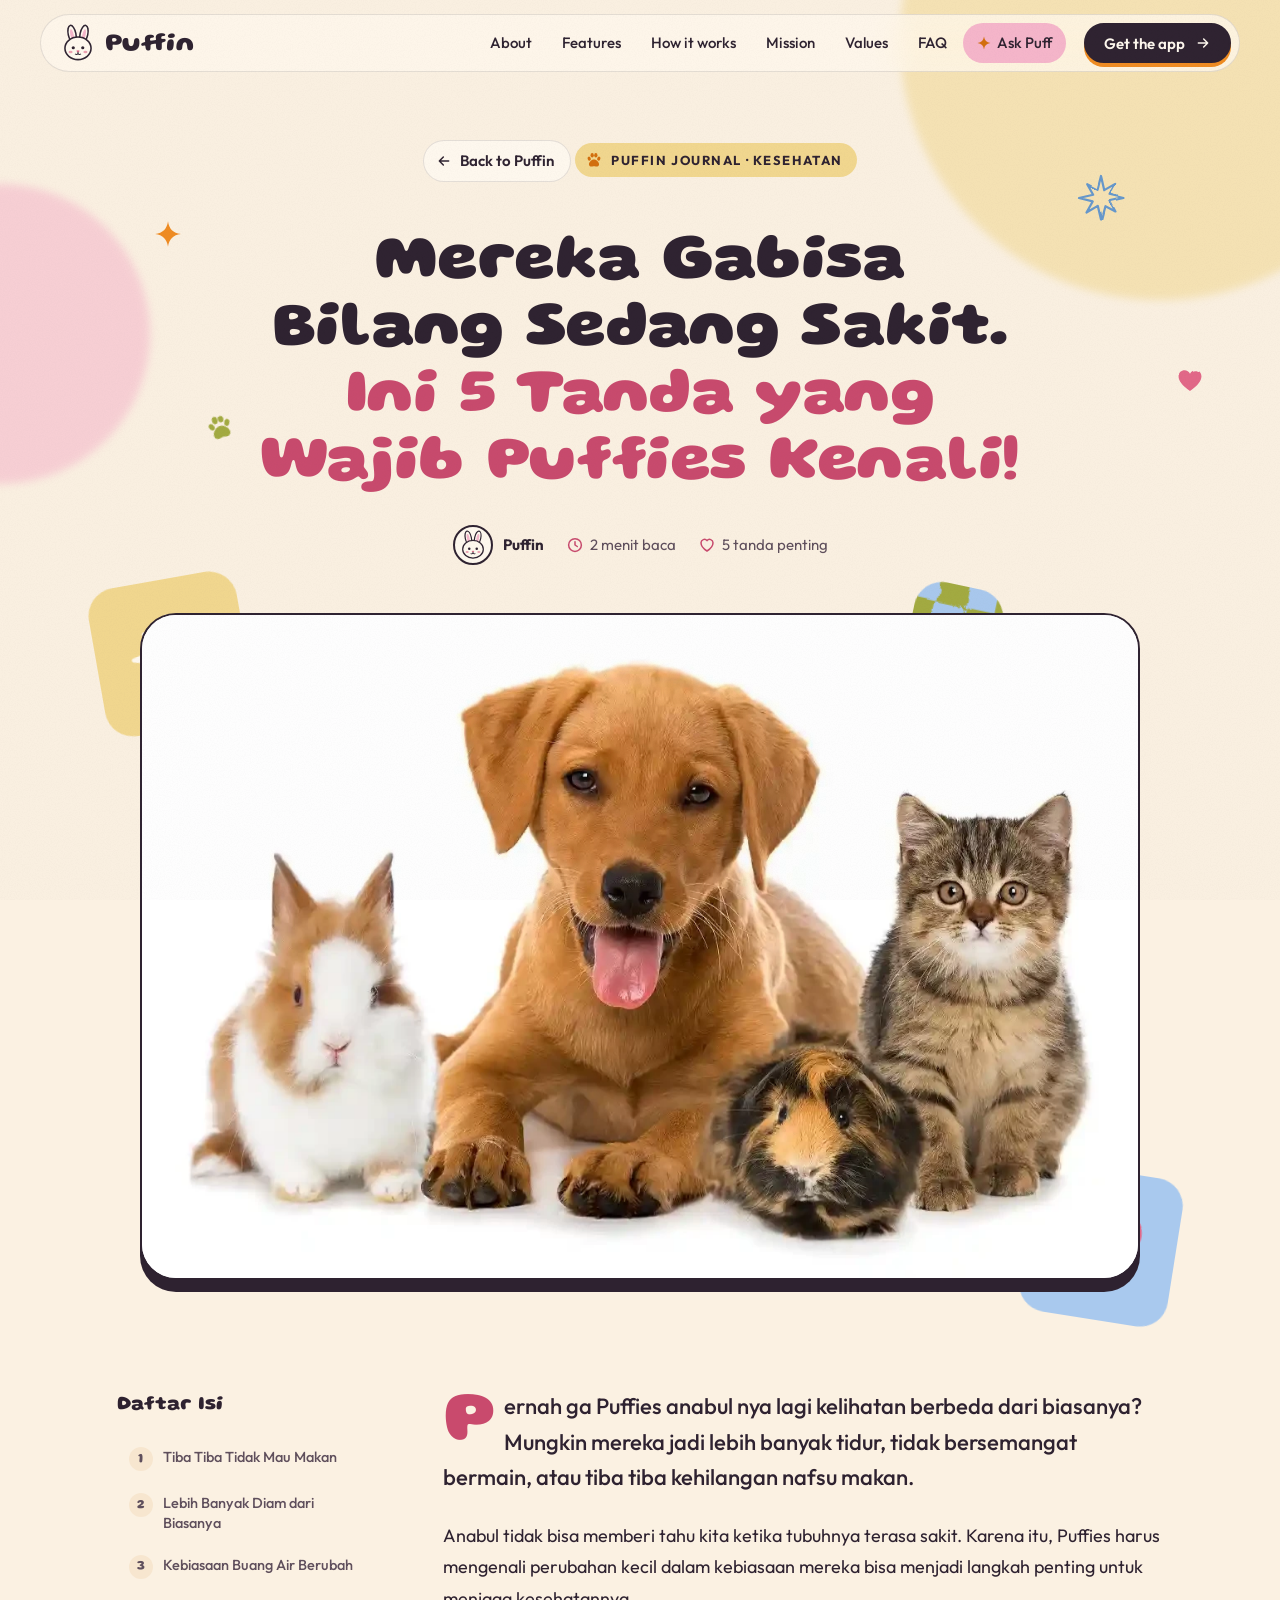
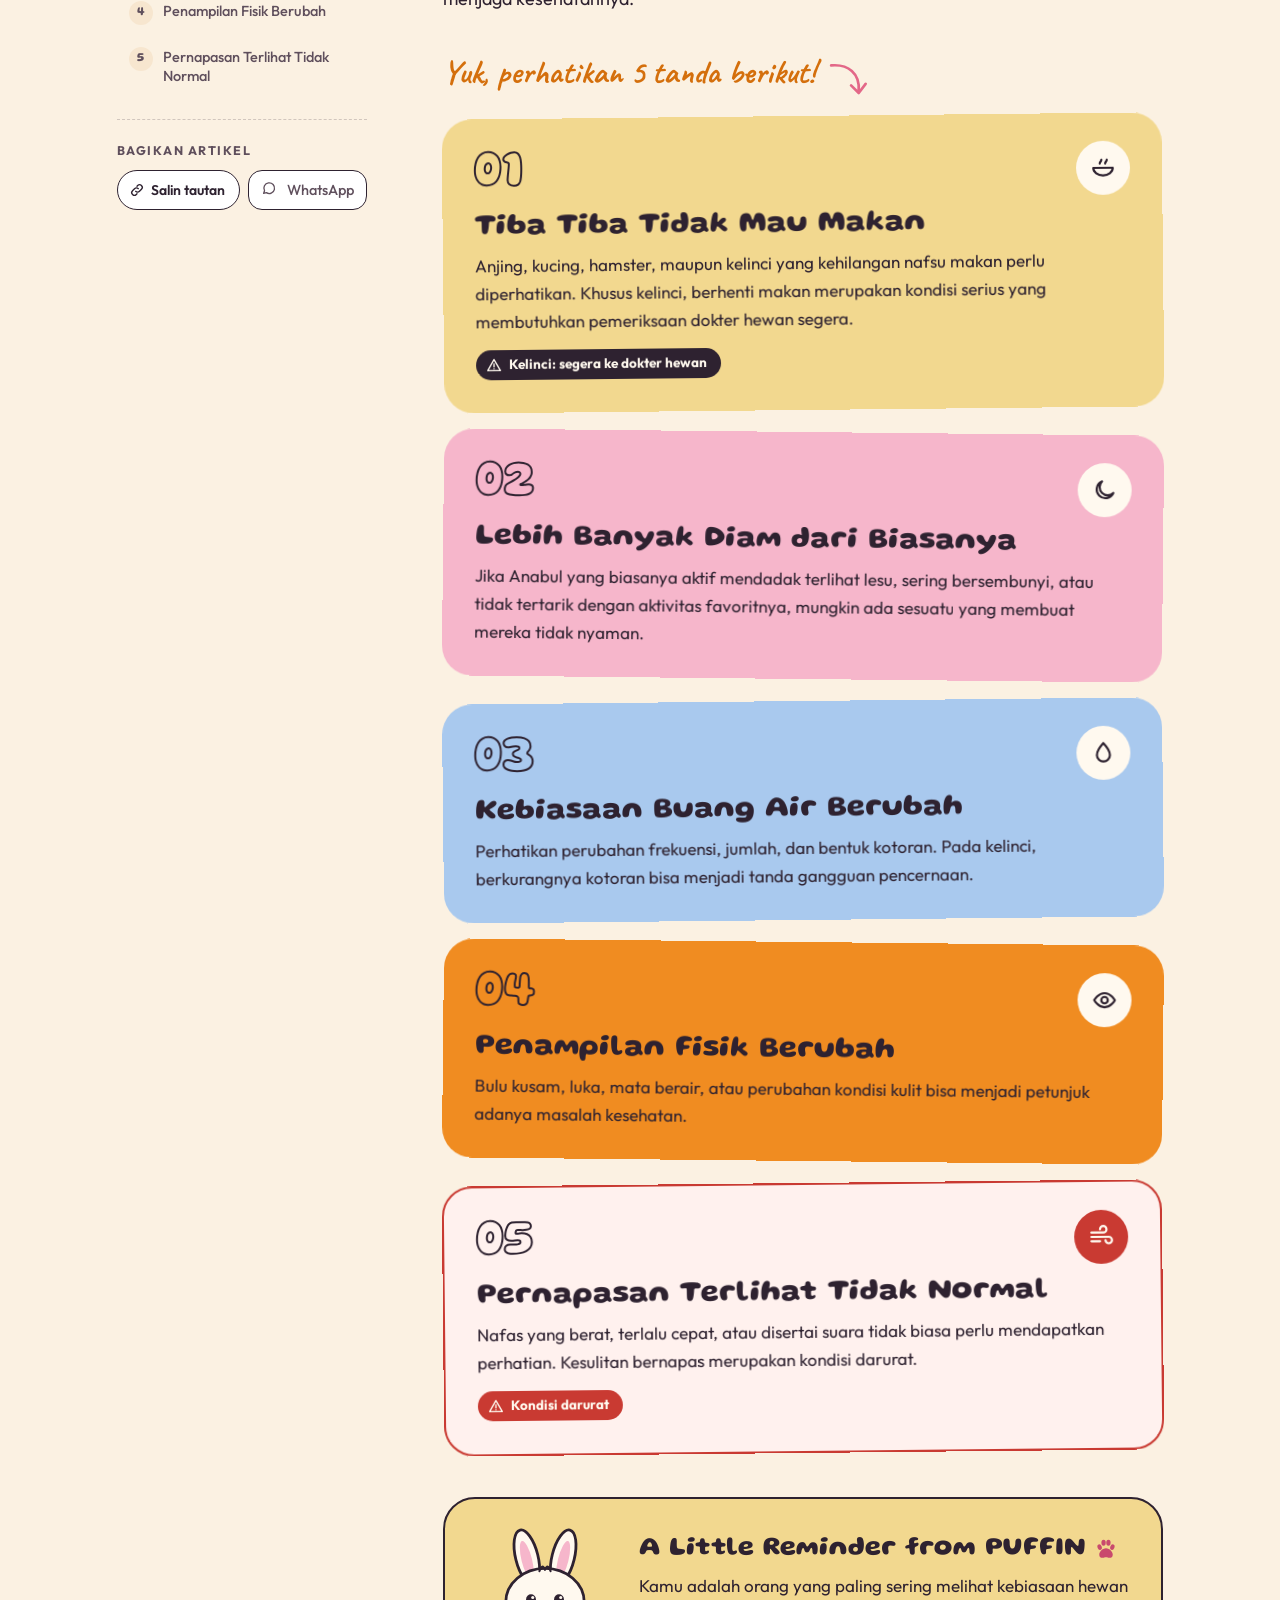
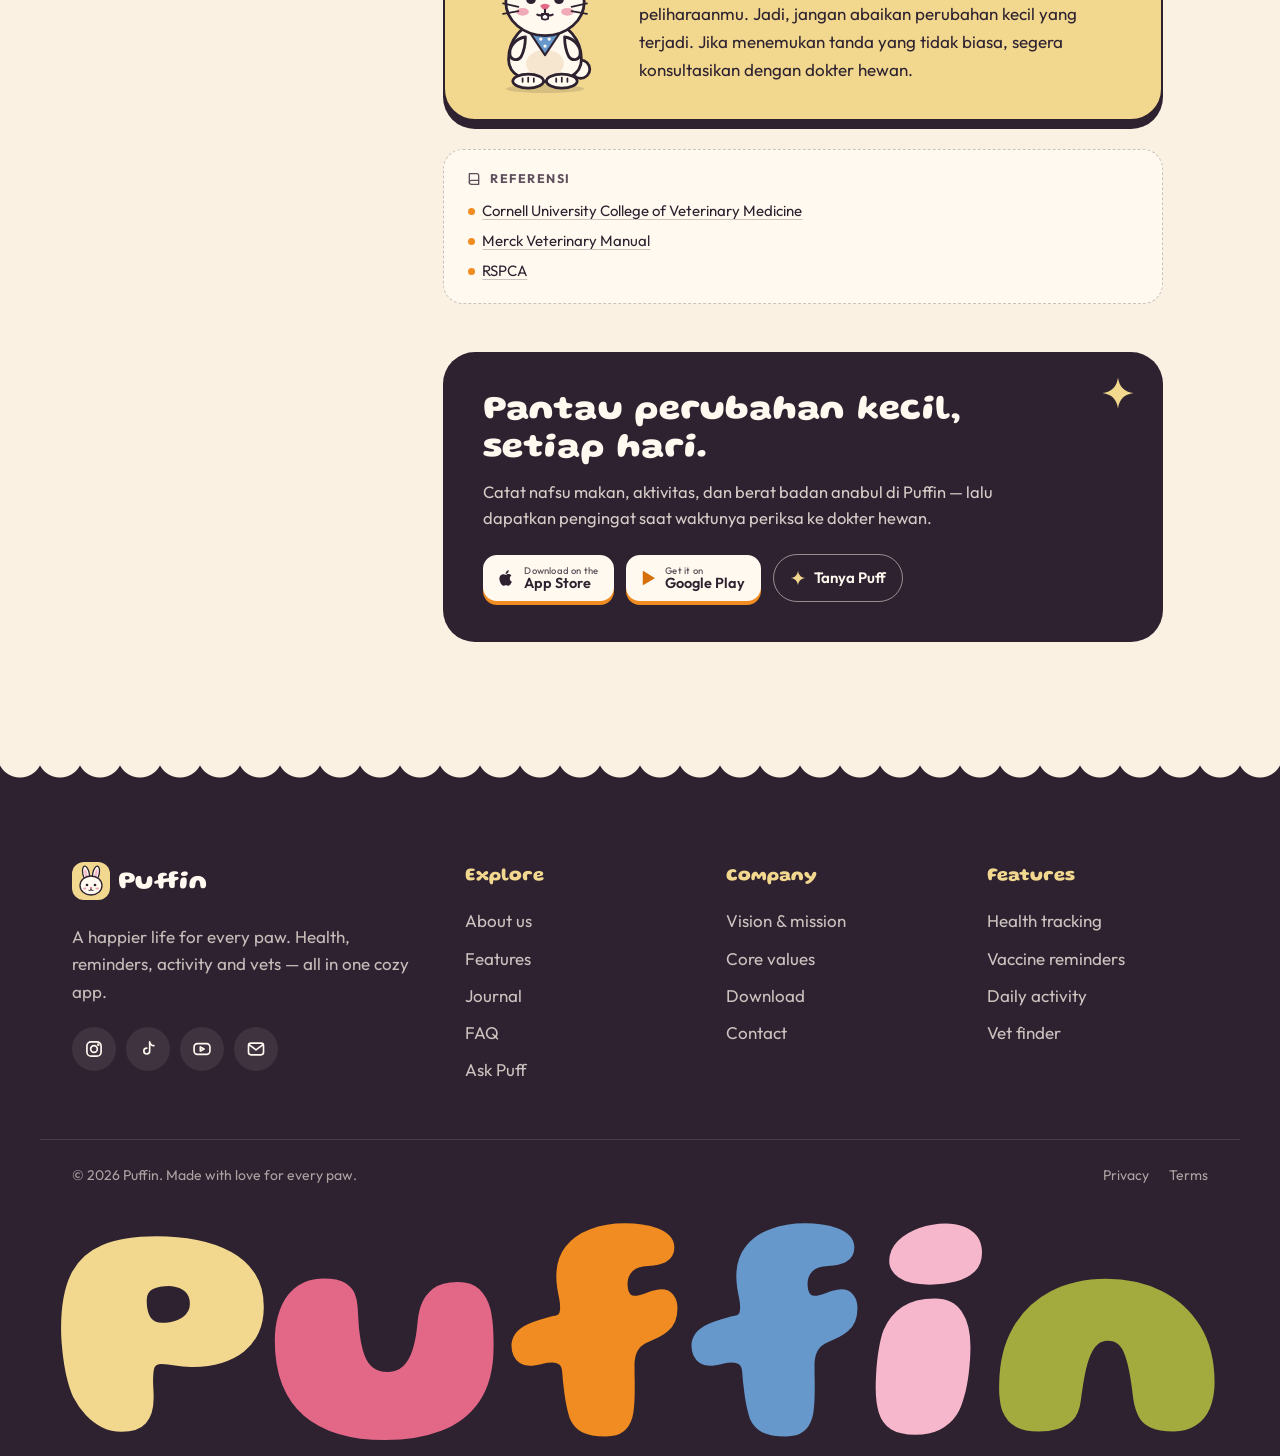
==== article.html @ f4ef5637 "chat + rabbit + article" ====
<!doctype html>
<html lang="id">
<head>
  <meta charset="utf-8">
  <meta name="viewport" content="width=device-width, initial-scale=1">
  <title>Mereka Gabisa Bilang Sedang Sakit. Ini 5 Tanda yang Wajib Puffies Kenali! — Puffin Journal</title>
  <meta name="description" content="Anabul tidak bisa memberi tahu kita ketika tubuhnya terasa sakit. Kenali 5 tanda yang wajib Puffies perhatikan.">
  <meta name="theme-color" content="#FBF1E2">
  <meta property="og:type" content="article">
  <meta property="og:title" content="Mereka Gabisa Bilang Sedang Sakit. Ini 5 Tanda yang Wajib Puffies Kenali!">
  <meta property="og:description" content="Anabul tidak bisa memberi tahu kita ketika tubuhnya terasa sakit. Kenali 5 tanda yang wajib Puffies perhatikan.">
  <meta property="og:image" content="images/pets-health-signs.webp">
  <link rel="icon" href="favicon.svg" type="image/svg+xml">
  <link rel="preconnect" href="https://fonts.googleapis.com">
  <link rel="preconnect" href="https://fonts.gstatic.com" crossorigin>
  <link href="https://fonts.googleapis.com/css2?family=Caveat:wght@600;700&family=Gluten:wght@500;600;700;800&family=Outfit:wght@400;500;600;700&display=swap" rel="stylesheet">
  <link rel="stylesheet" href="css/style.css?v=9">
  <link rel="stylesheet" href="css/article.css?v=9">
  <script>document.documentElement.classList.add('js')</script>
</head>
<body>

<!-- SVG sprite + mascot template: copied from index.html, keep the two in sync -->
<svg class="sprite" aria-hidden="true" focusable="false">
  <defs>
    <!-- "line boil": makes doodles jitter like hand-drawn animation -->
    <filter id="boil" x="-10%" y="-10%" width="120%" height="120%">
      <feTurbulence type="fractalNoise" baseFrequency="0.04" numOctaves="2" seed="2" result="noise">
        <animate attributeName="seed" values="2;5;8;11" dur="0.64s" calcMode="discrete" repeatCount="indefinite"/>
      </feTurbulence>
      <feDisplacementMap in="SourceGraphic" in2="noise" scale="3.2" xChannelSelector="R" yChannelSelector="G"/>
    </filter>
    <!-- wobbly checkerboards -->
    <filter id="wavy" x="-5%" y="-5%" width="110%" height="110%">
      <feTurbulence type="turbulence" baseFrequency="0.014 0.02" numOctaves="1" seed="7" result="warp"/>
      <feDisplacementMap in="SourceGraphic" in2="warp" scale="16" xChannelSelector="R" yChannelSelector="G"/>
    </filter>
  </defs>

  <!-- Doodles -->
  <symbol id="d-star" viewBox="0 0 100 100">
    <path d="M50 6 L56.5 34.3 L78.3 21.7 L66.6 43.1 L95 50 L65.7 56.5 L76.9 76.9 L56.9 66.6 L50 93 L43.5 65.7 L21 79 L33.4 56.9 L6 50 L34.3 43.5 L22.4 22.4 L43.1 33.4 Z" fill="none" stroke="currentColor" stroke-width="4.5" stroke-linejoin="round" stroke-linecap="round"/>
  </symbol>
  <symbol id="d-sparkle" viewBox="0 0 24 24">
    <path d="M12 1C12.9 7.6 16.4 11.1 23 12 16.4 12.9 12.9 16.4 12 23 11.1 16.4 7.6 12.9 1 12 7.6 11.1 11.1 7.6 12 1Z" fill="currentColor"/>
  </symbol>
  <symbol id="d-paw" viewBox="0 0 64 64">
    <g fill="currentColor">
      <path d="M32 30C42 30 50 40 50 47 50 54 44 56.5 38 55 35.5 54.4 34 54 32 54 30 54 28.5 54.4 26 55 20 56.5 14 54 14 47 14 40 22 30 32 30Z"/>
      <ellipse cx="15" cy="27" rx="5.5" ry="7.5" transform="rotate(-22 15 27)"/>
      <ellipse cx="25.5" cy="15.5" rx="5.8" ry="8"/>
      <ellipse cx="38.5" cy="15.5" rx="5.8" ry="8"/>
      <ellipse cx="49" cy="27" rx="5.5" ry="7.5" transform="rotate(22 49 27)"/>
    </g>
  </symbol>
  <symbol id="d-heart" viewBox="0 0 100 100">
    <path d="M50 88C20 68 6 50 6 32 6 18 17 9 29 9 38 9 46 14 50 22 54 14 62 9 71 9 83 9 94 18 94 32 94 50 80 68 50 88Z" fill="currentColor"/>
  </symbol>
  <symbol id="d-heart-face" viewBox="0 0 100 100">
    <path d="M50 88C20 68 6 50 6 32 6 18 17 9 29 9 38 9 46 14 50 22 54 14 62 9 71 9 83 9 94 18 94 32 94 50 80 68 50 88Z" fill="currentColor"/>
    <g fill="none" stroke-width="4.5" stroke-linecap="round" style="stroke: var(--face, #2E2230)">
      <path d="M37 36v8M63 36v8"/><path d="M40 54Q50 63 60 54"/>
    </g>
  </symbol>
  <symbol id="d-flower" viewBox="0 0 100 100">
    <g fill="currentColor">
      <circle cx="74" cy="50" r="18"/><circle cx="62" cy="70.8" r="18"/><circle cx="38" cy="70.8" r="18"/>
      <circle cx="26" cy="50" r="18"/><circle cx="38" cy="29.2" r="18"/><circle cx="62" cy="29.2" r="18"/>
      <circle cx="50" cy="50" r="24"/>
    </g>
    <g fill="none" stroke-width="4.5" stroke-linecap="round" style="stroke: var(--face, #FFF9EF)">
      <path d="M41 44v7M59 44v7"/><path d="M41 58Q50 67 59 58"/>
    </g>
  </symbol>
  <symbol id="d-star-face" viewBox="0 0 100 100">
    <path d="M50 8 61.5 36.5 92 38.5 68.5 58 76 88 50 71.5 24 88 31.5 58 8 38.5 38.5 36.5Z" fill="currentColor" stroke="currentColor" stroke-width="9" stroke-linejoin="round"/>
    <g fill="none" stroke-width="4" stroke-linecap="round" style="stroke: var(--face, #2E2230)">
      <path d="M43 47v6M57 47v6"/><path d="M44 60Q50 66 56 60"/>
    </g>
  </symbol>
  <symbol id="d-shield-face" viewBox="0 0 100 100">
    <path d="M50 7C62 14 74 17 86 17V48C86 72 70 86 50 94 30 86 14 72 14 48V17C26 17 38 14 50 7Z" fill="currentColor"/>
    <g fill="none" stroke-width="4.5" stroke-linecap="round" style="stroke: var(--face, #2E2230)">
      <path d="M38 44v8M62 44v8"/><path d="M40 61Q50 70 60 61"/>
    </g>
  </symbol>
  <symbol id="d-cat" viewBox="0 0 100 100">
    <path d="M18 46 20 13Q21 8 26 11L42 27Q50 25 58 27L74 11Q79 8 80 13L82 46Q86 84 50 87 14 84 18 46Z" fill="currentColor"/>
    <g fill="none" stroke-width="4" stroke-linecap="round" stroke-linejoin="round" style="stroke: var(--face, #2E2230)">
      <path d="M33 52Q38 47 43 52M57 52Q62 47 67 52"/>
      <path d="M50 62Q46 69 40 66M50 62Q54 69 60 66"/>
      <path d="M27 62 13 60M28 68 15 72M73 62 87 60M72 68 85 72"/>
    </g>
    <path d="M46 58H54L50 63Z" style="fill: var(--face, #2E2230)"/>
  </symbol>
  <symbol id="d-dog" viewBox="0 0 100 100">
    <path d="M50 14C68 14 80 26 80 50 80 74 68 86 50 86 32 86 20 74 20 50 20 26 32 14 50 14Z" fill="currentColor"/>
    <path d="M32 20Q14 16 9 36 6 55 19 59 25 40 32 20ZM68 20Q86 16 91 36 94 55 81 59 75 40 68 20Z" style="fill: var(--ear, #2E2230)"/>
    <circle cx="38" cy="47" r="4.5" style="fill: var(--face, #2E2230)"/>
    <circle cx="62" cy="47" r="4.5" style="fill: var(--face, #2E2230)"/>
    <ellipse cx="50" cy="64" rx="15" ry="11" style="fill: var(--snout, #FFF9EF)"/>
    <ellipse cx="50" cy="59" rx="6.5" ry="4.5" fill="#2E2230"/>
    <path d="M50 63V68M50 68Q45 73 41 69M50 68Q55 73 59 69" fill="none" stroke="#2E2230" stroke-width="3" stroke-linecap="round"/>
  </symbol>
  <symbol id="d-flowerkid" viewBox="0 0 100 140">
    <path d="M36 72Q24 82 17 95M64 72Q76 66 84 54" fill="none" stroke="#2E2230" stroke-width="3.5" stroke-linecap="round"/>
    <path d="M34 64H66L70 126H56L50 94 44 126H30Z" style="fill: var(--pants, #A9C9EE)"/>
    <g style="fill: var(--dots, #FFF9EF)">
      <circle cx="40" cy="78" r="2.2"/><circle cx="58" cy="74" r="2.2"/><circle cx="50" cy="84" r="2.2"/>
      <circle cx="37" cy="100" r="2.2"/><circle cx="62" cy="98" r="2.2"/><circle cx="36" cy="116" r="2.2"/><circle cx="64" cy="114" r="2.2"/>
    </g>
    <path d="M30 126H45Q46 134 38 134H26Q24 128 30 126ZM55 126H70Q76 128 74 134H62Q54 134 55 126Z" fill="#2E2230"/>
    <g fill="currentColor">
      <circle cx="67" cy="38" r="13"/><circle cx="58.5" cy="52.7" r="13"/><circle cx="41.5" cy="52.7" r="13"/>
      <circle cx="33" cy="38" r="13"/><circle cx="41.5" cy="23.3" r="13"/><circle cx="58.5" cy="23.3" r="13"/>
      <circle cx="50" cy="38" r="17"/>
    </g>
    <g fill="none" stroke-width="3" stroke-linecap="round" style="stroke: var(--face, #2E2230)">
      <path d="M44 34v5M56 34v5"/><path d="M44 43Q50 49 56 43"/>
    </g>
  </symbol>
  <symbol id="d-puffhead" viewBox="0 0 64 64">
    <g fill="#FFF9EF" stroke="#2E2230" stroke-width="2.6" stroke-linejoin="round">
      <ellipse cx="22" cy="17" rx="6.5" ry="15" transform="rotate(-12 22 17)"/>
      <ellipse cx="42" cy="17" rx="6.5" ry="15" transform="rotate(12 42 17)"/>
    </g>
    <ellipse cx="22" cy="18.5" rx="2.8" ry="10" transform="rotate(-12 22 18.5)" fill="#F6B6CB"/>
    <ellipse cx="42" cy="18.5" rx="2.8" ry="10" transform="rotate(12 42 18.5)" fill="#F6B6CB"/>
    <ellipse cx="32" cy="41" rx="22" ry="19" fill="#FFF9EF" stroke="#2E2230" stroke-width="2.6"/>
    <ellipse cx="19.5" cy="47" rx="3.4" ry="2.1" fill="#E36888" opacity=".6"/>
    <ellipse cx="44.5" cy="47" rx="3.4" ry="2.1" fill="#E36888" opacity=".6"/>
    <circle cx="24" cy="40" r="2.7" fill="#2E2230"/>
    <circle cx="40" cy="40" r="2.7" fill="#2E2230"/>
    <path d="M29.2 45Q32 43.2 34.8 45 33.6 47.6 32 47.6 30.4 47.6 29.2 45Z" fill="#E36888"/>
    <path d="M32 47.6v2.2M32 49.8q-2 2.4-4.4 1M32 49.8q2 2.4 4.4 1" fill="none" stroke="#2E2230" stroke-width="1.8" stroke-linecap="round"/>
  </symbol>

  <!-- UI icons (24px, stroked) -->
  <symbol id="i-bell" viewBox="0 0 24 24" fill="none" stroke="currentColor" stroke-width="2" stroke-linecap="round" stroke-linejoin="round"><path d="M6 16v-5a6 6 0 0 1 12 0v5l1.5 2h-15z"/><path d="M10 20.5a2 2 0 0 0 4 0"/></symbol>
  <symbol id="i-syringe" viewBox="0 0 24 24" fill="none" stroke="currentColor" stroke-width="2" stroke-linecap="round" stroke-linejoin="round"><path d="M18 2l4 4M20 4l-3.5 3.5M13.5 4.5l6 6M18 9l-9 9H6v-3l9-9M6 18l-3.5 3.5M10.5 10.5l2 2M13 8l2 2"/></symbol>
  <symbol id="i-pin" viewBox="0 0 24 24" fill="none" stroke="currentColor" stroke-width="2" stroke-linecap="round" stroke-linejoin="round"><path d="M12 21.5s7-6.2 7-11.5a7 7 0 0 0-14 0c0 5.3 7 11.5 7 11.5z"/><circle cx="12" cy="10" r="2.6"/></symbol>
  <symbol id="i-pulse" viewBox="0 0 24 24" fill="none" stroke="currentColor" stroke-width="2" stroke-linecap="round" stroke-linejoin="round"><path d="M2 12h4l2.5-6 4.5 12 3-8 1.5 2H22"/></symbol>
  <symbol id="i-bowl" viewBox="0 0 24 24" fill="none" stroke="currentColor" stroke-width="2" stroke-linecap="round" stroke-linejoin="round"><path d="M3 12h18a9 7 0 0 1-18 0z"/><path d="M9 8c0-1.5 1.5-2 1.5-3.5M14 8c0-1.5 1.5-2 1.5-3.5"/></symbol>
  <symbol id="i-walk" viewBox="0 0 24 24" fill="none" stroke="currentColor" stroke-width="2" stroke-linecap="round" stroke-linejoin="round"><circle cx="13" cy="4.5" r="1.8"/><path d="M9 21l2.5-6.5L14 17v4M11.5 14.5l1-5.5-3.5 1.5L7.5 13M12.5 9l2.5 3 3 1"/></symbol>
  <symbol id="i-check" viewBox="0 0 24 24" fill="none" stroke="currentColor" stroke-width="2.6" stroke-linecap="round" stroke-linejoin="round"><path d="M5 12.5l4.5 4.5L19 7.5"/></symbol>
  <symbol id="i-home" viewBox="0 0 24 24" fill="none" stroke="currentColor" stroke-width="2" stroke-linecap="round" stroke-linejoin="round"><path d="M3.5 11L12 3.5l8.5 7.5V20a1 1 0 0 1-1 1H15v-6H9v6H4.5a1 1 0 0 1-1-1z"/></symbol>
  <symbol id="i-cal" viewBox="0 0 24 24" fill="none" stroke="currentColor" stroke-width="2" stroke-linecap="round" stroke-linejoin="round"><rect x="3.5" y="5" width="17" height="15.5" rx="3"/><path d="M3.5 10h17M8 3v4M16 3v4"/></symbol>
  <symbol id="i-user" viewBox="0 0 24 24" fill="none" stroke="currentColor" stroke-width="2" stroke-linecap="round" stroke-linejoin="round"><circle cx="12" cy="8.5" r="4"/><path d="M4 20.5c1.5-4 4.5-6 8-6s6.5 2 8 6"/></symbol>
  <symbol id="i-arrow" viewBox="0 0 24 24" fill="none" stroke="currentColor" stroke-width="2.2" stroke-linecap="round" stroke-linejoin="round"><path d="M5 12h14M13 6l6 6-6 6"/></symbol>
  <symbol id="i-nav" viewBox="0 0 24 24" fill="none" stroke="currentColor" stroke-width="2" stroke-linecap="round" stroke-linejoin="round"><path d="M3.5 10.5L20.5 3.5l-7 17-2-8z"/></symbol>
  <symbol id="i-phone" viewBox="0 0 24 24" fill="none" stroke="currentColor" stroke-width="2" stroke-linecap="round" stroke-linejoin="round"><path d="M5 3.5h3.5l2 5L8 10a11 11 0 0 0 6 6l1.5-2.5 5 2V19a2 2 0 0 1-2 2A17 17 0 0 1 3 5.5a2 2 0 0 1 2-2z"/></symbol>
  <symbol id="i-rate" viewBox="0 0 24 24"><path d="M12 3l2.7 5.6 6.1.9-4.4 4.3 1 6.1L12 17l-5.4 2.9 1-6.1-4.4-4.3 6.1-.9z" fill="currentColor"/></symbol>
  <symbol id="i-chart" viewBox="0 0 24 24" fill="none" stroke="currentColor" stroke-width="2" stroke-linecap="round" stroke-linejoin="round"><path d="M3.5 20.5h17M6.5 16l4-5 3.5 3 5-7"/></symbol>
  <symbol id="i-heart" viewBox="0 0 24 24" fill="none" stroke="currentColor" stroke-width="2" stroke-linecap="round" stroke-linejoin="round"><path d="M12 20s-8-5-8-11a4.5 4.5 0 0 1 8-2.8A4.5 4.5 0 0 1 20 9c0 6-8 11-8 11z"/></symbol>
  <symbol id="i-sparkles" viewBox="0 0 24 24" fill="none" stroke="currentColor" stroke-width="2" stroke-linecap="round" stroke-linejoin="round"><path d="M10 3.5c.7 4 2.5 5.8 6.5 6.5-4 .7-5.8 2.5-6.5 6.5-.7-4-2.5-5.8-6.5-6.5 4-.7 5.8-2.5 6.5-6.5zM18 14.5c.3 1.8 1.2 2.7 3 3-1.8.3-2.7 1.2-3 3-.3-1.8-1.2-2.7-3-3 1.8-.3 2.7-1.2 3-3z"/></symbol>
  <symbol id="i-send" viewBox="0 0 24 24" fill="none" stroke="currentColor" stroke-width="2.2" stroke-linecap="round" stroke-linejoin="round"><path d="M21 3 3 10.5l7.5 3L21 3l-7.5 18-3-7.5"/></symbol>
  <symbol id="i-bolt" viewBox="0 0 24 24" fill="none" stroke="currentColor" stroke-width="2" stroke-linecap="round" stroke-linejoin="round"><path d="M13 2.5 4.5 13.5H12l-1 8 8.5-11H12z"/></symbol>
  <symbol id="i-shield" viewBox="0 0 24 24" fill="none" stroke="currentColor" stroke-width="2" stroke-linecap="round" stroke-linejoin="round"><path d="M12 3l8 3v6c0 5-3.5 8-8 9.5C7.5 20 4 17 4 12V6z"/><path d="M8.5 12l2.5 2.5 4.5-5"/></symbol>
  <symbol id="i-moon" viewBox="0 0 24 24" fill="none" stroke="currentColor" stroke-width="2" stroke-linecap="round" stroke-linejoin="round"><path d="M20 14.5A8 8 0 1 1 9.5 4a6.5 6.5 0 0 0 10.5 10.5z"/></symbol>
  <symbol id="i-drop" viewBox="0 0 24 24" fill="none" stroke="currentColor" stroke-width="2" stroke-linecap="round" stroke-linejoin="round"><path d="M12 3s6 6.5 6 11a6 6 0 0 1-12 0c0-4.5 6-11 6-11z"/></symbol>
  <symbol id="i-eye" viewBox="0 0 24 24" fill="none" stroke="currentColor" stroke-width="2" stroke-linecap="round" stroke-linejoin="round"><path d="M2.5 12S6 5.5 12 5.5 21.5 12 21.5 12 18 18.5 12 18.5 2.5 12 2.5 12z"/><circle cx="12" cy="12" r="3"/></symbol>
  <symbol id="i-wind" viewBox="0 0 24 24" fill="none" stroke="currentColor" stroke-width="2" stroke-linecap="round" stroke-linejoin="round"><path d="M3 8h11a3 3 0 1 0-3-3M3 12h16a3 3 0 1 1-3 3M3 16h8"/></symbol>
  <symbol id="i-clock" viewBox="0 0 24 24" fill="none" stroke="currentColor" stroke-width="2" stroke-linecap="round" stroke-linejoin="round"><circle cx="12" cy="12" r="8.5"/><path d="M12 7.5V12l3 2"/></symbol>
  <symbol id="i-link" viewBox="0 0 24 24" fill="none" stroke="currentColor" stroke-width="2" stroke-linecap="round" stroke-linejoin="round"><path d="M10 14a4 4 0 0 0 5.7 0l3-3a4 4 0 0 0-5.7-5.7l-1 1M14 10a4 4 0 0 0-5.7 0l-3 3a4 4 0 0 0 5.7 5.7l1-1"/></symbol>
  <symbol id="i-share" viewBox="0 0 24 24" fill="none" stroke="currentColor" stroke-width="2" stroke-linecap="round" stroke-linejoin="round"><circle cx="18" cy="5.5" r="2.5"/><circle cx="6" cy="12" r="2.5"/><circle cx="18" cy="18.5" r="2.5"/><path d="M8.2 10.8l7.6-4M8.2 13.2l7.6 4"/></symbol>
  <symbol id="i-chat" viewBox="0 0 24 24" fill="none" stroke="currentColor" stroke-width="2" stroke-linecap="round" stroke-linejoin="round"><path d="M4 20l1.3-3.9A8 8 0 1 1 8 19z"/></symbol>
  <symbol id="i-alert" viewBox="0 0 24 24" fill="none" stroke="currentColor" stroke-width="2" stroke-linecap="round" stroke-linejoin="round"><path d="M12 3.5 21.5 20h-19z"/><path d="M12 10v4.5M12 17.5v.01"/></symbol>
  <symbol id="i-book" viewBox="0 0 24 24" fill="none" stroke="currentColor" stroke-width="2" stroke-linecap="round" stroke-linejoin="round"><path d="M5 4h11a3 3 0 0 1 3 3v13H8a3 3 0 0 1-3-3z"/><path d="M5 17a3 3 0 0 1 3-3h11"/></symbol>
  <symbol id="i-plus" viewBox="0 0 24 24" fill="none" stroke="currentColor" stroke-width="2.4" stroke-linecap="round"><path d="M12 5v14M5 12h14"/></symbol>
  <symbol id="i-insta" viewBox="0 0 24 24" fill="none" stroke="currentColor" stroke-width="2" stroke-linecap="round" stroke-linejoin="round"><rect x="3.5" y="3.5" width="17" height="17" rx="5"/><circle cx="12" cy="12" r="4"/><circle cx="17.2" cy="6.8" r=".6" fill="currentColor"/></symbol>
  <symbol id="i-tiktok" viewBox="0 0 24 24" fill="none" stroke="currentColor" stroke-width="2" stroke-linecap="round" stroke-linejoin="round"><path d="M14 3.5v11a3.5 3.5 0 1 1-3.5-3.5M14 3.5c.5 2.5 2.5 4.5 5 4.5"/></symbol>
  <symbol id="i-yt" viewBox="0 0 24 24" fill="none" stroke="currentColor" stroke-width="2" stroke-linecap="round" stroke-linejoin="round"><rect x="2.5" y="5.5" width="19" height="13" rx="4"/><path d="M10 9.5v5l4.5-2.5z"/></symbol>
  <symbol id="i-mail" viewBox="0 0 24 24" fill="none" stroke="currentColor" stroke-width="2" stroke-linecap="round" stroke-linejoin="round"><rect x="3" y="5" width="18" height="14" rx="3"/><path d="M4 7l8 6 8-6"/></symbol>
  <symbol id="i-apple" viewBox="0 0 24 24"><path fill="currentColor" d="M16.5 12.6c0-2.3 1.9-3.4 2-3.5-1.1-1.6-2.8-1.8-3.4-1.8-1.4-.1-2.8.9-3.5.9-.7 0-1.8-.8-3-.8-1.5 0-3 .9-3.8 2.3-1.6 2.8-.4 7 1.2 9.3.8 1.1 1.7 2.4 2.9 2.3 1.2 0 1.6-.7 3-.7s1.8.7 3 .7c1.3 0 2.1-1.1 2.8-2.3.9-1.3 1.3-2.6 1.3-2.6s-2.5-1-2.5-3.8zM14.3 5.8c.6-.8 1.1-1.9 1-3-.9 0-2.1.6-2.7 1.4-.6.7-1.1 1.8-1 2.9 1 .1 2.1-.5 2.7-1.3z"/></symbol>
  <symbol id="i-play" viewBox="0 0 24 24"><path fill="currentColor" d="M5 3.2v17.6c0 .5.5.8.9.5l14.6-8.8c.4-.2.4-.8 0-1L5.9 2.7c-.4-.3-.9 0-.9.5z"/></symbol>
</svg>

<template id="tpl-puffin">
  <svg class="puffin-svg" viewBox="0 0 200 240" aria-hidden="true" focusable="false">
    <ellipse class="pf-shadow" cx="100" cy="234" rx="56" ry="6"/>
    <g class="pf-bob">
      <g class="pf-ear pf-ear-l">
        <ellipse class="pf-fur" cx="74" cy="46" rx="16" ry="40" transform="rotate(-14 74 46)"/>
        <ellipse class="pf-ear-in" cx="74" cy="50" rx="7.5" ry="28" transform="rotate(-14 74 50)"/>
      </g>
      <g class="pf-ear pf-ear-r">
        <ellipse class="pf-fur" cx="126" cy="46" rx="16" ry="40" transform="rotate(14 126 46)"/>
        <ellipse class="pf-ear-in" cx="126" cy="50" rx="7.5" ry="28" transform="rotate(14 126 50)"/>
      </g>
      <circle class="pf-fur pf-tail" cx="151" cy="206" r="13"/>
      <path class="pf-fur" d="M100 138C134 138 152 166 152 192 152 214 130 224 100 224 70 224 48 214 48 192 48 166 66 138 100 138Z"/>
      <ellipse class="pf-belly" cx="100" cy="198" rx="27" ry="20"/>
      <g class="pf-foot pf-foot-l"><ellipse class="pf-fur" cx="76" cy="223" rx="22" ry="10"/><path class="pf-toes" d="M68 219v5M76 218v6M84 219v5"/></g>
      <g class="pf-foot pf-foot-r"><ellipse class="pf-fur" cx="124" cy="223" rx="22" ry="10"/><path class="pf-toes" d="M116 219v5M124 218v6M132 219v5"/></g>
      <path class="pf-scarf" d="M76 150Q100 162 124 150L100 186Z"/>
      <circle class="pf-dot" cx="94" cy="163" r="2.4"/><circle class="pf-dot" cx="106" cy="163" r="2.4"/><circle class="pf-dot" cx="100" cy="173" r="2.4"/>
      <ellipse class="pf-fur" cx="100" cy="110" rx="56" ry="48"/>
      <path class="pf-line" d="M92 66Q96 54 100 64 104 54 108 66"/>
      <ellipse class="pf-cheek" cx="68" cy="124" rx="9" ry="5.5"/>
      <ellipse class="pf-cheek" cx="132" cy="124" rx="9" ry="5.5"/>
      <g class="pf-eyes">
        <circle cx="80" cy="106" r="7"/><circle cx="120" cy="106" r="7"/>
        <circle class="pf-glint" cx="82.5" cy="103.5" r="2.2"/><circle class="pf-glint" cx="122.5" cy="103.5" r="2.2"/>
      </g>
      <path class="pf-teeth" d="M95.5 127H104.5V134Q100 136.5 95.5 134Z"/>
      <path class="pf-nose" d="M93 115Q100 110 107 115 104 121 100 121 96 121 93 115Z"/>
      <path class="pf-line" d="M100 121V126M100 126Q95 131 89 128M100 126Q105 131 111 128"/>
      <path class="pf-line pf-whisk" d="M62 117 40 112M62 123 40 127M138 117 160 112M138 123 160 127"/>
      <path class="pf-fur pf-arm pf-arm-l" d="M72 160C58 162 48 174 50 186 52 194 62 194 66 188 70 180 72 170 72 160Z"/>
      <path class="pf-fur pf-arm pf-arm-r" d="M128 160C142 162 152 174 150 186 148 194 138 194 134 188 130 180 128 170 128 160Z"/>
    </g>
  </svg>
</template>

<div class="progress" aria-hidden="true"></div>
<a class="skip" href="#main" lang="en">Skip to content</a>

<!-- ============ NAV ============ -->
<header class="nav" lang="en">
  <div class="nav-inner">
    <a class="logo" href="index.html" aria-label="Puffin home">
      <svg class="logo-mark"><use href="#d-puffhead"/></svg>
      <span>Puffin</span>
    </a>
    <nav class="nav-menu" aria-label="Main">
      <a href="index.html#about">About</a>
      <a href="index.html#features">Features</a>
      <a href="index.html#how">How it works</a>
      <a href="index.html#mission">Mission</a>
      <a href="index.html#values">Values</a>
      <a href="index.html#faq">FAQ</a>
      <a class="nav-ask" href="index.html#ask"><svg><use href="#d-sparkle"/></svg>Ask Puff</a>
      <a class="btn btn-ink nav-menu-cta" href="index.html#download">Get the app</a>
    </nav>
    <a class="btn btn-ink btn-sm nav-cta" href="index.html#download">Get the app <svg><use href="#i-arrow"/></svg></a>
    <button class="nav-toggle" aria-label="Open menu" aria-expanded="false">
      <span></span><span></span><span></span>
    </button>
  </div>
</header>

<main id="main">

  <!-- ============ ARTICLE HEADER ============ -->
  <header class="article-hero">
    <div class="article-decor" aria-hidden="true">
      <span class="blob blob--butter"></span>
      <span class="blob blob--pink"></span>
      <svg class="ad ad-1 doodle"><use href="#d-sparkle"/></svg>
      <svg class="ad ad-2 doodle"><use href="#d-star"/></svg>
      <svg class="ad ad-3 doodle"><use href="#d-heart"/></svg>
      <svg class="ad ad-4 doodle"><use href="#d-paw"/></svg>
    </div>
    <div class="container article-head">
      <a class="back-link" href="index.html#journal" lang="en"><svg><use href="#i-arrow"/></svg>Back to Puffin</a>
      <p class="label"><svg><use href="#d-paw"/></svg>Puffin Journal · Kesehatan</p>
      <h1 class="article-title">
        <span class="t-line">Mereka Gabisa Bilang Sedang Sakit.</span>
        <span class="t-line c-blush">Ini 5 Tanda yang Wajib Puffies Kenali!</span>
      </h1>
      <div class="article-meta">
        <span class="meta-author"><span class="chat-av"><svg><use href="#d-puffhead"/></svg></span><b>Puffin</b></span>
        <span class="meta-item"><svg><use href="#i-clock"/></svg>2 menit baca</span>
        <span class="meta-item"><svg><use href="#i-heart"/></svg>5 tanda penting</span>
      </div>
    </div>
  </header>

  <figure class="article-figure">
    <span class="fig-tile fig-tile--1 bg-butter" aria-hidden="true"><svg class="doodle c-cream spin-slow"><use href="#d-star"/></svg></span>
    <span class="fig-tile fig-tile--2 bg-sky" aria-hidden="true"><svg class="doodle c-blush heartbeat"><use href="#d-heart"/></svg></span>
    <span class="fig-tile fig-tile--3 t-checker" aria-hidden="true"><span class="checker"></span></span>
    <div class="figure-frame">
      <img src="images/pets-health-signs.webp" width="1200" height="800" alt="Anak anjing, kelinci, marmut, dan anak kucing duduk berdampingan">
    </div>
  </figure>

  <!-- ============ ARTICLE BODY ============ -->
  <div class="container article-layout">
    <aside class="toc" aria-label="Daftar isi">
      <p class="toc-title">Daftar Isi</p>
      <ol>
        <li><a href="#tanda-1"><span class="toc-num">1</span>Tiba Tiba Tidak Mau Makan</a></li>
        <li><a href="#tanda-2"><span class="toc-num">2</span>Lebih Banyak Diam dari Biasanya</a></li>
        <li><a href="#tanda-3"><span class="toc-num">3</span>Kebiasaan Buang Air Berubah</a></li>
        <li><a href="#tanda-4"><span class="toc-num">4</span>Penampilan Fisik Berubah</a></li>
        <li><a href="#tanda-5"><span class="toc-num">5</span>Pernapasan Terlihat Tidak Normal</a></li>
      </ol>
      <div class="share">
        <p>Bagikan artikel</p>
        <div class="share-btns">
          <button class="share-btn" type="button" data-copy-link><svg><use href="#i-link"/></svg><span>Salin tautan</span></button>
          <a class="share-btn" href="#" data-whatsapp target="_blank" rel="noopener"><svg><use href="#i-chat"/></svg><span>WhatsApp</span></a>
          <button class="share-btn" type="button" data-share hidden><svg><use href="#i-share"/></svg><span>Bagikan</span></button>
        </div>
      </div>
    </aside>

    <article class="article-body">
      <p class="article-lead" data-reveal>Pernah ga Puffies anabul nya lagi kelihatan berbeda dari biasanya? Mungkin mereka jadi lebih banyak tidur, tidak bersemangat bermain, atau tiba tiba kehilangan nafsu makan.</p>
      <p data-reveal>Anabul tidak bisa memberi tahu kita ketika tubuhnya terasa sakit. Karena itu, Puffies harus mengenali perubahan kecil dalam kebiasaan mereka bisa menjadi langkah penting untuk menjaga kesehatannya.</p>
      <p class="article-callout" data-reveal>
        Yuk, perhatikan 5 tanda berikut!
        <svg class="callout-arrow" viewBox="0 0 60 50" aria-hidden="true"><path d="M8 6C30 4 46 16 44 40M34 32l10 10 9-12"/></svg>
      </p>

      <section class="sign bg-butter" id="tanda-1" data-reveal>
        <div class="sign-top">
          <span class="sign-num">01</span>
          <span class="sign-ico"><svg><use href="#i-bowl"/></svg></span>
        </div>
        <h2>Tiba Tiba Tidak Mau Makan</h2>
        <p>Anjing, kucing, hamster, maupun kelinci yang kehilangan nafsu makan perlu diperhatikan. Khusus kelinci, berhenti makan merupakan kondisi serius yang membutuhkan pemeriksaan dokter hewan segera.</p>
        <p class="sign-flag"><svg><use href="#i-alert"/></svg>Kelinci: segera ke dokter hewan</p>
      </section>

      <section class="sign bg-pink" id="tanda-2" data-reveal>
        <div class="sign-top">
          <span class="sign-num">02</span>
          <span class="sign-ico"><svg><use href="#i-moon"/></svg></span>
        </div>
        <h2>Lebih Banyak Diam dari Biasanya</h2>
        <p>Jika Anabul yang biasanya aktif mendadak terlihat lesu, sering bersembunyi, atau tidak tertarik dengan aktivitas favoritnya, mungkin ada sesuatu yang membuat mereka tidak nyaman.</p>
      </section>

      <section class="sign bg-sky" id="tanda-3" data-reveal>
        <div class="sign-top">
          <span class="sign-num">03</span>
          <span class="sign-ico"><svg><use href="#i-drop"/></svg></span>
        </div>
        <h2>Kebiasaan Buang Air Berubah</h2>
        <p>Perhatikan perubahan frekuensi, jumlah, dan bentuk kotoran. Pada kelinci, berkurangnya kotoran bisa menjadi tanda gangguan pencernaan.</p>
      </section>

      <section class="sign bg-tangerine" id="tanda-4" data-reveal>
        <div class="sign-top">
          <span class="sign-num">04</span>
          <span class="sign-ico"><svg><use href="#i-eye"/></svg></span>
        </div>
        <h2>Penampilan Fisik Berubah</h2>
        <p>Bulu kusam, luka, mata berair, atau perubahan kondisi kulit bisa menjadi petunjuk adanya masalah kesehatan.</p>
      </section>

      <section class="sign sign--urgent" id="tanda-5" data-reveal>
        <div class="sign-top">
          <span class="sign-num">05</span>
          <span class="sign-ico"><svg><use href="#i-wind"/></svg></span>
        </div>
        <h2>Pernapasan Terlihat Tidak Normal</h2>
        <p>Nafas yang berat, terlalu cepat, atau disertai suara tidak biasa perlu mendapatkan perhatian. Kesulitan bernapas merupakan kondisi darurat.</p>
        <p class="sign-flag"><svg><use href="#i-alert"/></svg>Kondisi darurat</p>
      </section>

      <aside class="reminder bg-butter" data-reveal>
        <span class="mascot is-waving reminder-mascot" data-puffin aria-hidden="true"></span>
        <div>
          <h2 lang="en">A Little Reminder from PUFFIN <svg aria-hidden="true"><use href="#d-paw"/></svg></h2>
          <p>Kamu adalah orang yang paling sering melihat kebiasaan hewan peliharaanmu. Jadi, jangan abaikan perubahan kecil yang terjadi. Jika menemukan tanda yang tidak biasa, segera konsultasikan dengan dokter hewan.</p>
        </div>
      </aside>

      <div class="refs" data-reveal>
        <h3><svg><use href="#i-book"/></svg>Referensi</h3>
        <ul>
          <li><a href="https://www.vet.cornell.edu/" target="_blank" rel="noopener">Cornell University College of Veterinary Medicine</a></li>
          <li><a href="https://www.merckvetmanual.com/" target="_blank" rel="noopener">Merck Veterinary Manual</a></li>
          <li><a href="https://www.rspca.org.uk/" target="_blank" rel="noopener">RSPCA</a></li>
        </ul>
      </div>

      <section class="article-cta" data-reveal>
        <svg class="cta-spark spin-slow" aria-hidden="true"><use href="#d-sparkle"/></svg>
        <h2>Pantau perubahan kecil, setiap hari.</h2>
        <p>Catat nafsu makan, aktivitas, dan berat badan anabul di Puffin — lalu dapatkan pengingat saat waktunya periksa ke dokter hewan.</p>
        <div class="article-cta-actions">
          <a class="btn-store btn-store--sm" href="index.html#download"><svg><use href="#i-apple"/></svg><span><small>Download on the</small>App Store</span></a>
          <a class="btn-store btn-store--sm btn-store--play" href="index.html#download"><svg><use href="#i-play"/></svg><span><small>Get it on</small>Google Play</span></a>
          <a class="cta-ask" href="index.html#ask"><svg><use href="#d-sparkle"/></svg>Tanya Puff</a>
        </div>
      </section>
    </article>
  </div>
</main>

<!-- ============ FOOTER ============ -->
<footer class="footer" lang="en">
  <div class="container footer-grid">
    <div class="footer-brand">
      <a class="logo logo--light" href="index.html" aria-label="Puffin home">
        <svg class="logo-mark"><use href="#d-puffhead"/></svg><span>Puffin</span>
      </a>
      <p>A happier life for every paw. Health, reminders, activity and vets — all in one cozy app.</p>
      <div class="socials">
        <a href="#" aria-label="Instagram"><svg><use href="#i-insta"/></svg></a>
        <a href="#" aria-label="TikTok"><svg><use href="#i-tiktok"/></svg></a>
        <a href="#" aria-label="YouTube"><svg><use href="#i-yt"/></svg></a>
        <a href="mailto:hello@puffin.app" aria-label="Email"><svg><use href="#i-mail"/></svg></a>
      </div>
    </div>
    <div class="footer-col">
      <h4>Explore</h4>
      <a href="index.html#about">About us</a>
      <a href="index.html#features">Features</a>
      <a href="index.html#journal">Journal</a>
      <a href="index.html#faq">FAQ</a>
      <a href="index.html#ask">Ask Puff</a>
    </div>
    <div class="footer-col">
      <h4>Company</h4>
      <a href="index.html#mission">Vision &amp; mission</a>
      <a href="index.html#values">Core values</a>
      <a href="index.html#download">Download</a>
      <a href="mailto:hello@puffin.app">Contact</a>
    </div>
    <div class="footer-col">
      <h4>Features</h4>
      <a href="index.html#features">Health tracking</a>
      <a href="index.html#features">Vaccine reminders</a>
      <a href="index.html#features">Daily activity</a>
      <a href="index.html#features">Vet finder</a>
    </div>
  </div>
  <div class="container footer-bottom">
    <span>© <span data-year>2026</span> Puffin. Made with love for every paw.</span>
    <span class="footer-links"><a href="#">Privacy</a><a href="#">Terms</a></span>
  </div>
  <div class="footer-word" aria-hidden="true">
    <span>P</span><span>u</span><span>f</span><span>f</span><span>i</span><span>n</span>
  </div>
</footer>

<script src="js/main.js?v=9" defer></script>
<script src="js/article.js?v=9" defer></script>
</body>
</html>
---- css/style.css ----
/* =========================================================
   Puffin — A Happier Life for Every Paw
   ========================================================= */

:root {
  /* Brand palette */
  --tangerine: #F08C21;
  --butter: #F2D88F;
  --blush: #E36888;
  --sea: #6698CC;

  /* Supporting tones (from the doodle-pattern reference) */
  --tangerine-deep: #D46F0C;
  --blush-deep: #C94A6D;
  --sea-deep: #4677AE;
  --pink: #F6B6CB;
  --sky: #A9C9EE;
  --olive: #A3AB3F;
  --cherry: #C93A32;
  --paper: #F7E6CF;
  --cream: #FBF1E2;
  --cream-hi: #FFF9EF;
  --ink: #2E2230;
  --ink-2: #5F4F5C;
  --line: rgba(46, 34, 48, .12);

  --font-display: "Gluten", "Fredoka", ui-rounded, system-ui, sans-serif;
  --font-body: "Outfit", system-ui, -apple-system, "Segoe UI", sans-serif;
  --font-hand: "Caveat", "Comic Sans MS", cursive;

  --radius: 28px;
  --shadow-soft: 0 24px 50px -24px rgba(46, 34, 48, .45);
  --shadow-card: 0 14px 30px -16px rgba(46, 34, 48, .4);
  --ease-pop: cubic-bezier(.34, 1.56, .64, 1);
  --ease-out: cubic-bezier(.22, 1, .36, 1);
  --container: 1200px;
  --gutter: clamp(18px, 4vw, 32px);
}

/* ---------- Base ---------- */
*, *::before, *::after { box-sizing: border-box; }

html {
  scroll-behavior: smooth;
  scroll-padding-top: 96px;
  -webkit-text-size-adjust: 100%;
}

body {
  margin: 0;
  font-family: var(--font-body);
  font-size: 17px;
  line-height: 1.6;
  color: var(--ink);
  background: var(--cream);
  overflow-x: clip;
  -webkit-font-smoothing: antialiased;
}

/* paper grain */
body::after {
  content: "";
  position: fixed;
  inset: 0;
  z-index: 300;
  pointer-events: none;
  opacity: .5;
  background-image: url("data:image/svg+xml;utf8,<svg xmlns='http://www.w3.org/2000/svg' width='180' height='180'><filter id='n'><feTurbulence type='fractalNoise' baseFrequency='.85' numOctaves='2' stitchTiles='stitch'/><feColorMatrix values='0 0 0 0 0.18 0 0 0 0 0.13 0 0 0 0 0.19 0 0 0 .07 0'/></filter><rect width='100%' height='100%' filter='url(%23n)'/></svg>");
}

img, svg { display: block; max-width: 100%; }
a { color: inherit; text-decoration: none; }
button { font: inherit; color: inherit; background: none; border: 0; padding: 0; cursor: pointer; }
h1, h2, h3, h4, p, ul, blockquote { margin: 0; }
ul { padding: 0; list-style: none; }
:focus-visible { outline: 3px solid var(--sea-deep); outline-offset: 3px; border-radius: 10px; }

.sprite { position: absolute; width: 0; height: 0; overflow: hidden; }
.container { width: 100%; max-width: var(--container); margin-inline: auto; padding-inline: var(--gutter); }

.skip {
  position: absolute; left: 16px; top: -60px; z-index: 400;
  background: var(--ink); color: var(--cream-hi);
  padding: 10px 18px; border-radius: 999px; font-weight: 600;
  transition: top .2s;
}
.skip:focus { top: 16px; }

/* ---------- Colour utilities ---------- */
.bg-tangerine { background: var(--tangerine); }
.bg-butter { background: var(--butter); }
.bg-blush { background: var(--blush); }
.bg-sea { background: var(--sea); }
.bg-pink { background: var(--pink); }
.bg-sky { background: var(--sky); }
.bg-olive { background: var(--olive); }
.bg-cherry { background: var(--cherry); }
.bg-paper { background: var(--paper); }

.c-cream { color: var(--cream-hi); }
.c-butter { color: var(--butter); }
.c-blush { color: var(--blush); }
.c-tangerine { color: var(--tangerine); }
.c-cherry { color: var(--cherry); }
.c-pink { color: var(--pink); }
.c-olive { color: var(--olive); }
.c-sea { color: var(--sea); }

/* hand-drawn jitter */
.doodle { filter: url(#boil); }

/* ---------- Shared type ---------- */
.label {
  display: inline-flex; align-items: center; gap: 8px;
  padding: 7px 14px 7px 10px;
  background: var(--butter);
  border-radius: 999px;
  font-size: 13px; font-weight: 700; letter-spacing: .12em; text-transform: uppercase;
}
.label svg { width: 18px; height: 18px; color: var(--tangerine-deep); }
.label--cream { background: var(--cream-hi); }

.h2 {
  font-family: var(--font-display);
  font-weight: 700;
  font-size: clamp(2.3rem, 4.8vw, 4rem);
  line-height: 1.04;
  letter-spacing: -.01em;
  margin: 18px 0 16px;
  text-wrap: balance;
}
.h2 .c-blush { color: var(--blush-deep); }
.h2 .c-sea { color: var(--sea-deep); }
.h2 .c-tangerine { color: var(--tangerine-deep); }

.lead { font-size: clamp(1.05rem, 1.35vw, 1.2rem); color: var(--ink-2); max-width: 38em; }

.section { position: relative; padding-block: clamp(80px, 11vw, 140px); }
.section-head { max-width: 780px; margin-bottom: clamp(40px, 6vw, 64px); }
.section-head.center { margin-inline: auto; text-align: center; }
.section-head.center .lead { margin-inline: auto; }

/* ---------- Buttons ---------- */
.btn {
  display: inline-flex; align-items: center; gap: 10px;
  padding: 14px 24px;
  border-radius: 999px;
  border: 2px solid var(--ink);
  font-weight: 600; font-size: 16px; line-height: 1;
  transition: transform .25s var(--ease-pop), box-shadow .25s var(--ease-out), background .2s;
  will-change: transform;
}
.btn svg { width: 18px; height: 18px; transition: transform .25s var(--ease-pop); }
.btn:hover svg { transform: translateX(3px); }
.btn-sm { padding: 10px 18px; font-size: 15px; }
.btn-ink { background: var(--ink); color: var(--cream-hi); box-shadow: 0 4px 0 var(--tangerine); }
.btn-ink:hover { transform: translateY(-2px) rotate(-1deg); box-shadow: 0 6px 0 var(--tangerine); }
.btn-ghost { background: var(--cream-hi); box-shadow: 0 4px 0 var(--ink); }
.btn-ghost:hover { transform: translateY(-2px); box-shadow: 0 6px 0 var(--ink); background: var(--butter); }
.btn:active { transform: translateY(2px); box-shadow: 0 1px 0 var(--ink); }

.btn-store {
  display: inline-flex; align-items: center; gap: 12px;
  padding: 11px 22px 11px 16px;
  background: var(--ink); color: var(--cream-hi);
  border: 2px solid var(--ink);
  border-radius: 18px;
  font-weight: 600; font-size: 18px; line-height: 1.1;
  box-shadow: 0 5px 0 var(--tangerine);
  transition: transform .3s var(--ease-pop), box-shadow .3s var(--ease-out);
}
.btn-store svg { width: 28px; height: 28px; flex: none; }
.btn-store small { display: block; font-size: 11px; font-weight: 500; opacity: .75; letter-spacing: .02em; }
.btn-store--play { box-shadow: 0 5px 0 var(--blush); }
.btn-store--play svg { width: 24px; height: 24px; color: var(--butter); }
.btn-store:hover { transform: translateY(-3px) rotate(-1.5deg); box-shadow: 0 8px 0 var(--tangerine); }
.btn-store--play:hover { transform: translateY(-3px) rotate(1.5deg); box-shadow: 0 8px 0 var(--blush); }
.btn-store:active { transform: translateY(2px); box-shadow: 0 2px 0 var(--tangerine); }

/* ---------- Scroll progress ---------- */
.progress {
  position: fixed; top: 0; left: 0; right: 0; height: 4px; z-index: 250;
  background: linear-gradient(90deg, var(--tangerine), var(--blush), var(--sea));
  transform-origin: 0 50%; transform: scaleX(0);
}

/* =========================================================
   NAV
   ========================================================= */
.nav {
  position: fixed; top: 14px; left: 0; right: 0; z-index: 200;
  padding-inline: var(--gutter);
  transition: transform .45s var(--ease-out);
}
.nav.is-hidden { transform: translateY(-130%); }
.nav-inner {
  max-width: var(--container); margin-inline: auto;
  display: flex; align-items: center; gap: 18px;
  padding: 8px 8px 8px 18px;
  background: rgba(255, 249, 239, .78);
  backdrop-filter: blur(14px) saturate(1.3);
  -webkit-backdrop-filter: blur(14px) saturate(1.3);
  border: 1.5px solid var(--line);
  border-radius: 999px;
  transition: box-shadow .3s, background .3s;
}
.nav.is-scrolled .nav-inner { box-shadow: 0 12px 30px -18px rgba(46, 34, 48, .45); background: rgba(255, 249, 239, .92); }

.logo { display: inline-flex; align-items: center; gap: 8px; font-family: var(--font-display); font-weight: 700; font-size: 26px; line-height: 1; }
.logo-mark { width: 38px; height: 38px; transition: transform .5s var(--ease-pop); }
.logo:hover .logo-mark { transform: rotate(-14deg) scale(1.08); }
.logo span { translate: 0 2px; }

.nav-menu { display: flex; align-items: center; gap: 2px; margin-left: auto; }
.nav-menu a:not(.btn) {
  position: relative;
  padding: 8px 14px; border-radius: 999px;
  font-weight: 500; font-size: 15px;
  transition: background .2s;
}
.nav-menu a:not(.btn):hover { background: var(--butter); }
.nav-menu-cta { display: none; }
.nav-menu .nav-ask { display: inline-flex; align-items: center; gap: 6px; background: var(--pink); }
.nav-menu .nav-ask:hover { background: var(--blush); }
.nav-ask svg { width: 14px; height: 14px; color: var(--tangerine-deep); }
.nav-cta svg { width: 16px; height: 16px; }

.nav-toggle { display: none; width: 46px; height: 46px; border-radius: 50%; background: var(--ink); position: relative; flex: none; }
.nav-toggle span {
  position: absolute; left: 14px; right: 14px; height: 2.5px; border-radius: 2px; background: var(--cream-hi);
  transition: transform .35s var(--ease-pop), opacity .2s;
}
.nav-toggle span:nth-child(1) { top: 16px; }
.nav-toggle span:nth-child(2) { top: 22px; }
.nav-toggle span:nth-child(3) { top: 28px; }
.nav.is-open .nav-toggle span:nth-child(1) { transform: translateY(6px) rotate(45deg); }
.nav.is-open .nav-toggle span:nth-child(2) { opacity: 0; }
.nav.is-open .nav-toggle span:nth-child(3) { transform: translateY(-6px) rotate(-45deg); }

/* =========================================================
   HERO
   ========================================================= */
.hero {
  position: relative;
  min-height: 100svh;
  display: flex; align-items: center;
  padding: 130px 0 70px;
  overflow: hidden;
}
.hero-bg { position: absolute; inset: 0; pointer-events: none; }
.blob { position: absolute; border-radius: 50%; filter: blur(4px); opacity: .55; }
.blob--butter { width: 520px; height: 520px; background: var(--butter); top: -180px; right: -120px; animation: drift 16s ease-in-out infinite; }
.blob--pink { width: 340px; height: 340px; background: var(--pink); bottom: -120px; left: -100px; animation: drift 19s ease-in-out infinite reverse; }
.blob--sky { width: 220px; height: 220px; background: var(--sky); top: 30%; left: 42%; opacity: .35; animation: drift 13s ease-in-out infinite; }

.fd { position: absolute; }
.fd-1 { width: 28px; color: var(--tangerine); top: 18%; left: 6%; animation: twinkle 3.2s ease-in-out infinite; }
.fd-2 { width: 54px; color: var(--sea); bottom: 14%; left: 38%; animation: spin 22s linear infinite; }
.fd-3 { width: 20px; color: var(--blush); top: 24%; left: 47%; animation: twinkle 2.6s ease-in-out infinite .6s; }
.fd-4 { width: 26px; color: var(--blush); bottom: 22%; left: 4%; animation: float 5s ease-in-out infinite; }

.hero-grid {
  position: relative; z-index: 1;
  display: grid; grid-template-columns: 1.02fr 1fr;
  gap: clamp(32px, 5vw, 72px);
  align-items: center;
}

.eyebrow {
  display: inline-flex; align-items: center; gap: 10px;
  padding: 8px 16px 8px 10px;
  background: var(--cream-hi);
  border: 1.5px solid var(--line);
  border-radius: 999px;
  font-size: 14px; font-weight: 600;
  animation: fade-up .8s var(--ease-out) both .1s;
}
.eyebrow svg { width: 20px; height: 20px; color: var(--tangerine); }

.hero-title {
  font-family: var(--font-display);
  font-weight: 800;
  font-size: clamp(3rem, 5.5vw, 5.3rem);
  line-height: 1;
  letter-spacing: -.015em;
  margin: 22px 0 22px;
}
.hero-title .w {
  display: inline-block;
  animation: word-in .9s var(--ease-pop) both;
  animation-delay: calc(var(--i) * 90ms + 200ms);
}
.hero-title .hl { position: relative; color: var(--blush-deep); }
.hl-line {
  position: absolute; left: -2%; bottom: -.12em; width: 104%; height: .26em;
  overflow: visible;
}
.hl-line path {
  fill: none; stroke: var(--tangerine); stroke-width: 6; stroke-linecap: round;
  stroke-dasharray: 1; stroke-dashoffset: 1;
  animation: draw 1s var(--ease-out) forwards 1.1s;
}
.hl-paw { color: var(--tangerine-deep); }
.title-paw {
  display: inline-block; vertical-align: top;
  width: .48em; height: .48em; margin-left: .08em;
  color: var(--blush);
  rotate: 18deg;
  animation: paw-tap 2.4s ease-in-out infinite 1.6s;
}

.hero-lead {
  font-size: clamp(1.05rem, 1.4vw, 1.22rem);
  color: var(--ink-2);
  max-width: 33em;
  animation: fade-up .9s var(--ease-out) both .75s;
}
.hero-actions {
  display: flex; flex-wrap: wrap; gap: 14px;
  margin-top: 32px;
  animation: fade-up .9s var(--ease-out) both .9s;
}
.hero-note {
  display: flex; align-items: flex-end; gap: 6px;
  margin-top: 20px; margin-left: 12px;
  font-family: var(--font-hand); font-weight: 600; font-size: 1.55rem; line-height: 1.1;
  color: var(--ink-2);
  animation: fade-up .9s var(--ease-out) both 1.05s;
}
.note-arrow { width: 54px; height: 28px; flex: none; translate: 0 -8px; }
.note-arrow path { fill: none; stroke: var(--blush); stroke-width: 3.5; stroke-linecap: round; stroke-linejoin: round; }

/* Hero art */
.hero-art {
  position: relative;
  width: 100%; max-width: 560px;
  margin-inline: auto;
  aspect-ratio: 560 / 620;
  container-type: inline-size;
}
.mosaic {
  position: absolute; inset: 5% 2% 7% 6%;
  display: grid; grid-template: repeat(3, 1fr) / repeat(3, 1fr);
  border-radius: 36px;
  overflow: hidden;
  rotate: -3deg;
  box-shadow: var(--shadow-soft);
  translate: calc(var(--mx, 0) * -8px) calc(var(--my, 0) * -8px);
  transition: translate .6s var(--ease-out);
}
.m-tile {
  position: relative;
  display: grid; place-items: center;
  overflow: hidden;
  animation: tile-in .7s var(--ease-pop) both;
  animation-delay: calc(var(--i) * 70ms + 300ms);
}
.m-tile .doodle { width: 58%; height: auto; aspect-ratio: 1; }
.m-word {
  font-family: var(--font-display); font-weight: 800;
  font-size: 7.2cqw; color: var(--cream-hi);
  rotate: -10deg;
}

.t-checker { position: relative; overflow: hidden; }
.checker {
  position: absolute; inset: -14%;
  background: conic-gradient(var(--olive) 0 25%, var(--sky) 0 50%, var(--olive) 0 75%, var(--sky) 0) 0 0 / 50% 50%;
  filter: url(#wavy);
}
.t-checker--pink .checker { background-image: conic-gradient(var(--pink) 0 25%, var(--tangerine) 0 50%, var(--pink) 0 75%, var(--tangerine) 0); }

/* Phone */
.phone {
  position: absolute; left: 50%; top: 1%;
  width: 49cqw; aspect-ratio: 9 / 19.2;
  translate: -50% 0;
  rotate: 2.5deg;
  padding: .55em;
  font-size: 2.35cqw;
  background: var(--ink);
  border-radius: 3.3em;
  box-shadow: 0 40px 60px -30px rgba(46, 34, 48, .6), inset 0 0 0 .18em #4a3b4c;
  z-index: 2;
  animation: phone-in 1.1s var(--ease-out) both .45s;
}
.screen {
  position: relative;
  height: 100%;
  overflow: hidden;
  display: flex; flex-direction: column; gap: .85em;
  padding: 3.1em 1.05em 0;
  background: var(--cream-hi);
  border-radius: 2.8em;
}
.island { position: absolute; top: .7em; left: 50%; translate: -50% 0; width: 6em; height: 1.65em; background: var(--ink); border-radius: 1em; }
.status { position: absolute; top: .95em; left: 1.9em; right: 1.7em; display: flex; justify-content: space-between; align-items: center; font-size: .85em; }
.status-ico { display: flex; gap: .2em; align-items: flex-end; }
.status-ico i { width: .3em; background: var(--ink); border-radius: .1em; }
.status-ico i:nth-child(1) { height: .5em; } .status-ico i:nth-child(2) { height: .7em; } .status-ico i:nth-child(3) { height: .9em; }

.app-head { display: flex; justify-content: space-between; align-items: center; }
.app-head small { display: block; font-size: .85em; color: var(--ink-2); }
.app-head strong { font-family: var(--font-display); font-weight: 700; font-size: 1.55em; line-height: 1.1; }
.app-bell { position: relative; width: 2.6em; height: 2.6em; border-radius: 50%; background: var(--butter); display: grid; place-items: center; }
.app-bell svg { width: 1.3em; height: 1.3em; animation: bell-ring 3s ease-in-out infinite 2s; transform-origin: 50% 10%; }
.app-bell i { position: absolute; top: .45em; right: .55em; width: .55em; height: .55em; border-radius: 50%; background: var(--blush); box-shadow: 0 0 0 .15em var(--butter); }

.app-pet {
  display: flex; align-items: center; gap: .7em;
  padding: .75em;
  background: var(--pink);
  border-radius: 1.3em;
}
.app-pet b { display: block; font-size: 1.1em; line-height: 1.2; }
.app-pet small { display: block; font-size: .78em; color: var(--ink-2); line-height: 1.2; }
.app-badge {
  margin-left: auto;
  display: inline-flex; align-items: center; gap: .3em;
  padding: .35em .6em;
  background: var(--cream-hi);
  border-radius: 999px;
  font-size: .72em; font-weight: 700;
}
.app-badge svg { width: 1.1em; height: 1.1em; color: var(--blush); }

.av { width: 1.6em; height: 1.6em; border-radius: 50%; display: grid; place-items: center; flex: none; }
.av svg { width: 78%; height: 78%; }
.av--lg { width: 2.8em; height: 2.8em; }

.app-chips { display: flex; gap: .4em; }
.chip {
  display: inline-flex; align-items: center; gap: .35em;
  padding: .3em .7em .3em .35em;
  border-radius: 999px;
  border: .1em solid var(--line);
  font-size: .82em; font-weight: 600;
  background: #fff;
}
.chip.is-on { background: var(--ink); color: var(--cream-hi); padding-left: .8em; border-color: var(--ink); }

.app-card { background: #fff; border-radius: 1.3em; padding: .85em; box-shadow: 0 .4em 1.2em -.6em rgba(46, 34, 48, .25); }
.app-card-head { display: flex; justify-content: space-between; align-items: baseline; margin-bottom: .55em; }
.app-card-head b { font-size: .98em; }
.app-card-head span { font-size: .75em; color: var(--ink-2); }
.tasks { display: grid; gap: .5em; }
.task { display: flex; align-items: center; gap: .6em; }
.t-ico { width: 2.2em; height: 2.2em; border-radius: .75em; display: grid; place-items: center; flex: none; }
.t-ico svg { width: 1.15em; height: 1.15em; }
.t-txt { flex: 1; min-width: 0; line-height: 1.2; }
.t-txt b { display: block; font-size: .88em; transition: color .3s; }
.t-txt small { font-size: .72em; color: var(--ink-2); }
.t-check {
  width: 1.6em; height: 1.6em; border-radius: 50%;
  border: .13em solid var(--line);
  display: grid; place-items: center;
  transition: background .3s, border-color .3s;
}
.t-check svg { width: 1em; height: 1em; color: var(--cream-hi); scale: 0; transition: scale .4s var(--ease-pop); }
.task.is-done .t-check { background: var(--olive); border-color: var(--olive); }
.task.is-done .t-check svg { scale: 1; }
.task.is-done .t-txt b { color: var(--ink-2); text-decoration: line-through; text-decoration-color: var(--olive); text-decoration-thickness: .12em; }

.bar { height: .7em; border-radius: 1em; background: var(--paper); overflow: hidden; }
.bar i { display: block; height: 100%; width: 72%; border-radius: inherit; background: linear-gradient(90deg, var(--tangerine), var(--blush)); transform-origin: left; animation: bar-grow 1.6s var(--ease-out) both 1.4s; }

.app-tabs {
  margin-top: auto;
  display: flex; justify-content: space-around;
  padding: .85em .5em 1.4em;
  margin-inline: -1.05em;
  background: #fff;
  border-top: .08em solid var(--line);
}
.app-tabs span { width: 2.4em; height: 2.4em; display: grid; place-items: center; border-radius: .9em; color: var(--ink-2); }
.app-tabs span.is-on { background: var(--tangerine); color: var(--ink); }
.app-tabs svg { width: 1.25em; height: 1.25em; }

/* Toasts */
.toast {
  position: absolute; z-index: 3;
  display: flex; align-items: center; gap: .7em;
  padding: .7em 1.1em .7em .7em;
  font-size: max(11px, 2.35cqw);
  background: var(--cream-hi);
  border: 1.5px solid var(--line);
  border-radius: 1.2em;
  box-shadow: var(--shadow-card);
  white-space: nowrap;
  translate: calc(var(--mx, 0) * 14px) calc(var(--my, 0) * 14px);
  transition: translate .5s var(--ease-out);
  animation: pop-in .7s var(--ease-pop) both, float 5.5s ease-in-out infinite;
}
.toast-ico { width: 2.4em; height: 2.4em; border-radius: .8em; display: grid; place-items: center; flex: none; }
.toast-ico svg { width: 1.25em; height: 1.25em; }
.toast-txt { line-height: 1.25; }
.toast-txt b { display: block; font-size: 1em; }
.toast-txt small { font-size: .82em; color: var(--ink-2); }
.toast--1 { top: 9%; right: -5%; animation-delay: 1.4s, 2.1s; }
.toast--2 { top: 47%; left: -9%; animation-delay: 1.75s, 0s; }
.toast--3 { bottom: 11%; right: -3%; animation-delay: 2.1s, 1.2s; }
.toast--1 .toast-ico svg { animation: bell-ring 2.8s ease-in-out infinite 2.5s; transform-origin: 50% 10%; }

/* =========================================================
   MASCOT (Puff)
   ========================================================= */
.mascot { display: block; position: relative; }
.puffin-svg { width: 100%; height: auto; overflow: visible; }
.pf-shadow { fill: var(--ink); opacity: .14; transform-origin: 100px 234px; animation: pf-shadow 2.4s ease-in-out infinite; }
.pf-bob { transform-origin: 100px 228px; animation: pf-bob 2.4s ease-in-out infinite; }
.pf-fur { fill: var(--cream-hi); stroke: var(--ink); stroke-width: 4; stroke-linejoin: round; }
.pf-ear-in { fill: var(--pink); }
.pf-belly { fill: var(--paper); }
.pf-cheek { fill: var(--blush); opacity: .55; }
.pf-eyes circle { fill: var(--ink); }
.pf-eyes .pf-glint { fill: var(--cream-hi); }
.pf-eyes { transform-origin: 100px 106px; animation: pf-blink 4.6s infinite; }
.pf-nose { fill: var(--blush); }
.pf-teeth { fill: #fff; stroke: var(--ink); stroke-width: 2.5; stroke-linejoin: round; }
.pf-line { fill: none; stroke: var(--ink); stroke-width: 3; stroke-linecap: round; stroke-linejoin: round; }
.pf-whisk { stroke-width: 2.4; }
.pf-toes { fill: none; stroke: var(--ink); stroke-width: 2.5; stroke-linecap: round; }
.pf-scarf { fill: var(--sea); stroke: var(--ink); stroke-width: 3; stroke-linejoin: round; }
.pf-dot { fill: var(--cream-hi); }
.pf-ear-l { transform-origin: 82px 82px; animation: pf-ear-l 5.2s ease-in-out infinite; }
.pf-ear-r { transform-origin: 118px 82px; animation: pf-ear-r 4.4s ease-in-out infinite .6s; }
.pf-arm-l { transform-origin: 70px 162px; animation: pf-flap 2.4s ease-in-out infinite; }
.pf-arm-r { transform-origin: 130px 162px; animation: pf-flap-r 2.4s ease-in-out infinite; }
.pf-foot-l { transform-origin: 76px 223px; }
.pf-foot-r { transform-origin: 124px 223px; }
.mascot.is-waving .pf-arm-r { animation: pf-wave 1.3s ease-in-out infinite; }
.mascot--still .pf-arm-r, .mascot--still .pf-arm-l { animation: none; }
.mascot.is-jump .puffin-svg { animation: pf-jump .8s var(--ease-out); }
.mascot.is-jump .pf-foot-l { animation: pf-kick .8s ease-out; }
.mascot.is-jump .pf-foot-r { animation: pf-kick .8s ease-out reverse; }

.hero-mascot {
  position: absolute; z-index: 4;
  left: -4%; bottom: -3%;
  width: 29cqw;
  animation: mascot-in 1s var(--ease-pop) both 1.2s;
}
.hero-mascot::after {
  content: "Hi! I'm Puff";
  position: absolute; left: 62%; top: -6%;
  padding: .35em .8em;
  font-family: var(--font-hand); font-weight: 700; font-size: max(15px, 3.6cqw);
  white-space: nowrap;
  background: var(--cream-hi);
  border: 2px solid var(--ink);
  border-radius: 1em 1em 1em .2em;
  rotate: -6deg;
  opacity: 0; scale: .6; transform-origin: 0 100%;
  transition: opacity .3s, scale .35s var(--ease-pop);
}
.hero-mascot:hover::after, .hero-mascot:focus-visible::after, .hero-mascot.is-jump::after { opacity: 1; scale: 1; }

.heart-pop {
  position: absolute; left: 50%; top: 30%;
  width: 22px; height: 22px;
  color: var(--blush);
  pointer-events: none;
  animation: heart-up 1.1s var(--ease-out) forwards;
}

.paw-print {
  position: absolute; z-index: 0;
  width: 26px; height: 26px;
  margin: -13px 0 0 -13px;
  pointer-events: none;
  rotate: var(--r);
  animation: paw-fade 1.6s ease-out forwards;
}
.paw-print svg { width: 100%; height: 100%; }

/* =========================================================
   BANDS
   ========================================================= */
.bands { position: relative; height: clamp(150px, 16vw, 210px); overflow: hidden; margin-block: -10px; }
.band {
  position: absolute; left: -5%; width: 110%; top: 50%;
  padding: clamp(10px, 1.4vw, 16px) 0;
  white-space: nowrap; overflow: hidden;
}
.band--a { background: var(--tangerine); transform: translateY(-50%) rotate(-2.5deg); z-index: 2; box-shadow: 0 14px 30px -18px rgba(46, 34, 48, .5); }
.band--b { background: var(--sea); transform: translateY(-50%) rotate(2.2deg); z-index: 1; color: var(--cream-hi); }
.band-track { display: inline-flex; align-items: center; gap: clamp(18px, 2.4vw, 32px); padding-right: clamp(18px, 2.4vw, 32px); animation: marquee 32s linear infinite; }
.band--b .band-track { animation-direction: reverse; animation-duration: 40s; }
.band-track span { font-family: var(--font-display); font-weight: 700; font-size: clamp(1.4rem, 2.8vw, 2.4rem); line-height: 1.3; }
.band-track svg { width: clamp(20px, 2.4vw, 30px); height: clamp(20px, 2.4vw, 30px); flex: none; }
.band--a svg { color: var(--cream-hi); animation: spin 6s linear infinite; }
.band--b svg { color: var(--blush); }

/* =========================================================
   ABOUT
   ========================================================= */
.about-grid { display: grid; grid-template-columns: 1fr 1.05fr; gap: clamp(40px, 6vw, 90px); align-items: center; }
.about-collage { display: grid; grid-template-columns: 1fr 1fr; gap: 16px; }
.ac-tile {
  position: relative;
  aspect-ratio: 1;
  border-radius: var(--radius);
  display: grid; place-items: center;
  overflow: hidden;
  transition: transform .5s var(--ease-pop);
}
.ac-tile:hover { transform: rotate(-3deg) scale(1.03); }
.ac-1 { rotate: -2deg; }
.ac-2 { rotate: 2deg; translate: 0 24px; }
.ac-3 { rotate: 1.5deg; }
.ac-4 { rotate: -2.5deg; translate: 0 24px; }
html.js .ac-2[data-reveal]:not(.is-in), html.js .ac-4[data-reveal]:not(.is-in) { translate: 0 56px; }
.ac-1 .mascot { width: 64%; translate: 0 6%; }
.ac-tile .doodle { width: 58%; }
.ac-4 { place-content: center; text-align: center; padding: 20px; gap: 2px; }
.ac-4 strong { font-family: var(--font-display); font-weight: 800; font-size: clamp(2.2rem, 4.2vw, 3.6rem); line-height: 1; white-space: nowrap; }
.ac-4 span { font-weight: 600; font-size: clamp(.9rem, 1.3vw, 1.05rem); max-width: 10em; margin-inline: auto; line-height: 1.3; }
.ac-spark { position: absolute; top: 9%; right: 9%; width: clamp(16px, 2vw, 24px); color: var(--cream-hi); }

.about-copy .h2 { font-size: clamp(2.2rem, 3.9vw, 3.4rem); }
.about-copy .lead { margin-top: 6px; }
.belief {
  position: relative;
  margin: 28px 0;
  padding: 24px 28px 24px 70px;
  background: var(--cream-hi);
  border-radius: 24px;
  border: 2px dashed rgba(46, 34, 48, .25);
}
.belief p { font-family: var(--font-hand); font-weight: 700; font-size: clamp(1.5rem, 2.2vw, 1.9rem); line-height: 1.15; }
.belief-mark { position: absolute; left: 20px; top: 22px; width: 36px; }
.belief-mark path { fill: none; stroke: var(--blush); stroke-width: 5; stroke-linecap: round; }

.pill-row { display: flex; flex-wrap: wrap; gap: 10px; }
.pill-row li {
  display: inline-flex; align-items: center; gap: 8px;
  padding: 9px 16px 9px 12px;
  border-radius: 999px;
  background: #fff;
  border: 1.5px solid var(--line);
  font-weight: 600; font-size: 15px;
  transition: transform .3s var(--ease-pop), background .2s;
}
.pill-row li:hover { transform: translateY(-3px) rotate(-2deg); background: var(--butter); }
.pill-row svg { width: 18px; height: 18px; color: var(--blush-deep); }

/* =========================================================
   FEATURES (bento)
   ========================================================= */
.bento { display: grid; grid-template-columns: repeat(6, 1fr); gap: 20px; }
.bento-tile {
  position: relative;
  border-radius: 34px;
  padding: clamp(24px, 3vw, 38px);
  overflow: hidden;
  display: flex; flex-direction: column; gap: 28px;
}
.tile-wide { grid-column: span 4; display: grid; grid-template-columns: 1fr 1.15fr; align-items: center; }
.tile-narrow { grid-column: span 2; }
.tile-ico { width: 52px; height: 52px; border-radius: 16px; background: var(--cream-hi); display: grid; place-items: center; margin-bottom: 18px; box-shadow: 0 4px 0 rgba(46, 34, 48, .18); }
.tile-ico svg { width: 26px; height: 26px; }
.bento-tile h3 { font-family: var(--font-display); font-weight: 700; font-size: clamp(1.6rem, 2.2vw, 2rem); line-height: 1.08; margin-bottom: 10px; }
.bento-tile p { font-size: 16px; }
.ticks { display: grid; gap: 8px; margin-top: 18px; }
.ticks li { display: flex; align-items: center; gap: 10px; font-weight: 600; font-size: 15px; }
.ticks svg { width: 22px; height: 22px; padding: 4px; border-radius: 50%; background: var(--ink); color: var(--cream-hi); flex: none; }
.tile-deco { position: absolute; width: 90px; top: -18px; right: -14px; opacity: .9; }

.mock {
  position: relative; z-index: 1;
  background: var(--cream-hi);
  border-radius: 24px;
  padding: 20px;
  box-shadow: var(--shadow-card);
  rotate: 1.5deg;
  transition: rotate .5s var(--ease-pop), transform .5s var(--ease-pop);
}
.bento-tile:hover .mock { rotate: 0deg; transform: translateY(-4px); }
.tile-narrow .mock { margin-top: auto; rotate: -1.5deg; }

.mock-head { display: flex; justify-content: space-between; align-items: flex-start; gap: 10px; }
.mock-head small { display: block; font-size: 13px; color: var(--ink-2); }
.mock-head strong { font-family: var(--font-display); font-weight: 700; font-size: 2.1rem; line-height: 1.1; }
.pill { display: inline-flex; align-items: center; gap: 6px; padding: 6px 12px; border-radius: 999px; font-size: 12.5px; font-weight: 700; white-space: nowrap; }
.pill--ok { background: #E7EBC2; color: #5B6118; }
.pill--ok i { width: 8px; height: 8px; border-radius: 50%; background: var(--olive); animation: pulse-dot 1.8s ease-out infinite; }

.chart { width: 100%; height: auto; margin-top: 10px; overflow: visible; }
.chart-grid { stroke: var(--line); stroke-width: 1.5; stroke-dasharray: 4 6; fill: none; }
.chart-area { fill: var(--butter); opacity: 0; transition: opacity 1s ease 1s; }
.chart-line { fill: none; stroke: var(--tangerine); stroke-width: 4; stroke-linecap: round; stroke-dasharray: 1; stroke-dashoffset: 1; transition: stroke-dashoffset 1.8s var(--ease-out) .3s; }
.chart-dots circle { fill: var(--cream-hi); stroke: var(--tangerine); stroke-width: 3; transform-box: fill-box; transform-origin: center; scale: 0; transition: scale .5s var(--ease-pop); transition-delay: calc(var(--i) * 180ms + 500ms); }
.chart-dots .is-last { fill: var(--blush); stroke: var(--cream-hi); }
.is-in .chart-line { stroke-dashoffset: 0; }
.is-in .chart-area { opacity: .55; }
.is-in .chart-dots circle { scale: 1; }
.chart-x { display: flex; justify-content: space-between; padding: 4px 6px 0; font-size: 12px; color: var(--ink-2); }
.log-chips { display: flex; flex-wrap: wrap; gap: 8px; margin-top: 14px; }
.log-chips span { display: inline-flex; align-items: center; gap: 7px; padding: 6px 12px; border-radius: 999px; background: var(--paper); font-size: 13px; font-weight: 600; }
.log-chips i { width: 9px; height: 9px; border-radius: 50%; }

/* reminders */
.mock-remind { display: grid; gap: 10px; padding: 14px; }
.remind { background: #fff; border-radius: 16px; padding: 12px; border: 1.5px solid var(--line); }
.remind--next { background: var(--ink); color: var(--cream-hi); border-color: var(--ink); }
.remind-tag { display: inline-block; margin-bottom: 8px; padding: 3px 10px; border-radius: 999px; background: var(--tangerine); color: var(--ink); font-size: 11px; font-weight: 700; letter-spacing: .06em; text-transform: uppercase; }
.remind-row { display: flex; align-items: center; gap: 10px; }
.r-ico { width: 38px; height: 38px; border-radius: 12px; display: grid; place-items: center; flex: none; color: var(--ink); }
.r-ico svg { width: 20px; height: 20px; }
.r-txt { flex: 1; min-width: 0; line-height: 1.25; }
.r-txt b { display: block; font-size: 15px; }
.r-txt small { font-size: 12.5px; opacity: .75; }
.r-bell { width: 34px; height: 34px; border-radius: 50%; background: var(--butter); color: var(--ink); display: grid; place-items: center; }
.r-bell svg { width: 18px; height: 18px; transform-origin: 50% 10%; animation: bell-ring 2.4s ease-in-out infinite; }
.switch { position: relative; width: 40px; height: 24px; border-radius: 999px; background: rgba(46, 34, 48, .15); flex: none; transition: background .4s; transition-delay: var(--d); }
.switch::after { content: ""; position: absolute; top: 3px; left: 3px; width: 18px; height: 18px; border-radius: 50%; background: #fff; box-shadow: 0 2px 4px rgba(0, 0, 0, .2); transition: translate .45s var(--ease-pop); transition-delay: var(--d); }
.is-in .switch { background: var(--olive); }
.is-in .switch::after { translate: 16px 0; }

/* activity */
.mock-activity { display: flex; align-items: center; gap: 18px; }
.rings { width: 46%; max-width: 150px; flex: none; }
.ring-track { fill: none; stroke: var(--c); stroke-width: 12; opacity: .18; }
.ring { fill: none; stroke: var(--c); stroke-width: 12; stroke-linecap: round; stroke-dasharray: 100; stroke-dashoffset: 100; transition: stroke-dashoffset 1.8s var(--ease-out); transition-delay: var(--d, 0ms); }
.is-in .ring { stroke-dashoffset: var(--off); }
.rings-paw { color: var(--ink); }
.ring-legend { flex: 1; display: grid; gap: 10px; }
.ring-legend li { display: grid; grid-template-columns: auto 1fr auto; align-items: center; gap: 8px; font-size: 14px; }
.ring-legend i { width: 10px; height: 10px; border-radius: 50%; }
.ring-legend b { font-family: var(--font-display); font-weight: 700; font-size: 17px; }

/* vets */
.mock-vets { display: grid; gap: 14px; padding: 14px; }
.map { width: 100%; height: auto; border-radius: 16px; }
.radar { fill: var(--sea); transform-box: fill-box; transform-origin: center; animation: ring-pulse 2.4s ease-out infinite; }
.radar--2 { animation-delay: 1.2s; }
.map-route { stroke-dashoffset: 0; animation: route-dash 1.2s linear infinite; }
.map-pin { transform-box: fill-box; transform-origin: 50% 100%; opacity: 0; }
.is-in .map-pin { animation: pin-drop .8s var(--ease-pop) forwards; animation-delay: calc(var(--i) * 180ms + 300ms); }
.clinics { display: grid; gap: 8px; }
.clinics li { display: flex; align-items: center; gap: 10px; padding: 9px 10px; border-radius: 14px; background: #fff; border: 1.5px solid var(--line); transition: transform .3s var(--ease-pop); }
.clinics li:hover { transform: translateX(4px); }
.clinics li.is-near { border-color: var(--blush); }
.cl-ico { width: 32px; height: 32px; border-radius: 10px; display: grid; place-items: center; flex: none; }
.cl-ico svg { width: 17px; height: 17px; }
.cl-txt { flex: 1; min-width: 0; line-height: 1.25; }
.cl-txt b { display: block; font-size: 14px; white-space: nowrap; overflow: hidden; text-overflow: ellipsis; }
.cl-txt small { font-size: 12px; color: var(--ink-2); }
.cl-txt em { font-style: normal; color: #5B6118; font-weight: 700; }
.cl-rate { display: inline-flex; align-items: center; gap: 3px; font-size: 13px; font-weight: 700; }
.cl-rate svg { width: 15px; height: 15px; color: var(--tangerine); }

/* =========================================================
   HOW IT WORKS
   ========================================================= */
.steps { position: relative; display: grid; grid-template-columns: repeat(3, 1fr); gap: clamp(20px, 3vw, 40px); }
.how-path { position: absolute; left: 0; right: 0; top: -5px; width: 100%; height: 160px; z-index: 0; overflow: visible; }
.how-dash { fill: none; stroke: var(--ink); stroke-width: 3; stroke-dasharray: 2 12; stroke-linecap: round; vector-effect: non-scaling-stroke; opacity: .5; }
#howMaskPath { stroke-dasharray: 1; stroke-dashoffset: 1; }

.step {
  position: relative; z-index: 1;
  text-align: center;
  padding: 0 clamp(8px, 1.5vw, 20px);
}
.step-art {
  position: relative;
  width: 150px; height: 150px;
  margin: 0 auto 22px;
  border-radius: 44px;
  display: grid; place-items: center;
  box-shadow: 0 0 0 10px var(--cream);
  rotate: -4deg;
  transition: rotate .5s var(--ease-pop), scale .5s var(--ease-pop);
}
.step:nth-of-type(2) .step-art { rotate: 4deg; }
.step:hover .step-art { rotate: 0deg; scale: 1.06; }
.step-art .doodle { width: 62%; }
.step-plus { position: absolute; right: -8px; bottom: -8px; width: 44px; height: 44px; border-radius: 50%; background: var(--ink); color: var(--cream-hi); display: grid; place-items: center; animation: float 3s ease-in-out infinite; }
.step-plus svg { width: 22px; height: 22px; }
.step-bell { width: 64px; height: 64px; transform-origin: 50% 10%; animation: bell-ring 2.4s ease-in-out infinite; }
.step-spark { position: absolute; top: 18px; right: 20px; width: 24px; color: var(--tangerine); }
.step-num {
  display: inline-block;
  font-family: var(--font-display); font-weight: 800; font-size: 15px;
  padding: 4px 12px; border-radius: 999px;
  background: var(--ink); color: var(--cream-hi);
  margin-bottom: 12px;
}
.step h3 { font-family: var(--font-display); font-weight: 700; font-size: 1.75rem; line-height: 1.1; margin-bottom: 8px; }
.step p { color: var(--ink-2); max-width: 22em; margin-inline: auto; }

/* =========================================================
   VISION & MISSION
   ========================================================= */
.vision {
  position: relative;
  display: grid; grid-template-columns: 1.5fr .7fr; gap: 40px; align-items: center;
  padding: clamp(36px, 6vw, 80px);
  border-radius: 44px;
  overflow: hidden;
  margin-bottom: clamp(80px, 10vw, 120px);
}
.vision-copy { position: relative; z-index: 1; }
.vision-quote {
  margin-top: 22px;
  font-family: var(--font-display); font-weight: 600;
  font-size: clamp(1.7rem, 3.3vw, 2.9rem);
  line-height: 1.16;
  text-wrap: balance;
}
.vision-art { position: relative; z-index: 1; min-height: 260px; display: grid; place-items: center; }
.vision-mascot { width: min(220px, 100%); }
.vs { position: absolute; color: var(--cream-hi); }
.vs-1 { width: 60px; top: 0; left: 0; }
.vs-2 { width: 26px; top: 12%; right: 6%; color: var(--butter); animation-delay: .5s; }
.vs-3 { width: 18px; bottom: 18%; left: 2%; color: var(--butter); animation-delay: 1.1s; }
.vs-4 { width: 40px; bottom: 4%; right: 0; animation-delay: .8s; }
.vision-word {
  position: absolute; right: -2%; bottom: -14%;
  font-family: var(--font-display); font-weight: 800;
  font-size: clamp(7rem, 20vw, 17rem); line-height: 1;
  color: rgba(255, 249, 239, .14);
  pointer-events: none;
  user-select: none;
}

.mission-head { margin-bottom: clamp(36px, 5vw, 56px); }
.mission-grid { display: grid; grid-template-columns: repeat(3, 1fr); gap: 22px; }
.m-card {
  position: relative;
  min-height: 270px;
  padding: 30px;
  border-radius: 30px;
  display: flex; flex-direction: column;
  transition: transform .5s var(--ease-pop), box-shadow .4s;
}
.m-card:nth-child(odd) { rotate: -1.2deg; }
.m-card:nth-child(even) { rotate: 1.2deg; }
.m-card:hover { transform: translateY(-8px) rotate(-1deg); box-shadow: 0 24px 40px -24px rgba(46, 34, 48, .55); }
.m-num {
  font-family: var(--font-display); font-weight: 800;
  font-size: 4rem; line-height: .9;
  color: transparent;
  -webkit-text-stroke: 2px var(--ink);
}
.m-ico { position: absolute; top: 28px; right: 28px; width: 52px; height: 52px; border-radius: 50%; background: var(--cream-hi); display: grid; place-items: center; transition: transform .5s var(--ease-pop); }
.m-card:hover .m-ico { transform: rotate(-12deg) scale(1.1); }
.m-ico svg { width: 24px; height: 24px; }
.m-card h3 { margin-top: auto; padding-top: 24px; font-family: var(--font-display); font-weight: 700; font-size: 1.6rem; line-height: 1.1; margin-bottom: 8px; }
.m-card p { font-size: 16px; }
.m-card--mascot { background: transparent; border: 2.5px dashed rgba(46, 34, 48, .3); align-items: center; justify-content: center; text-align: center; gap: 8px; }
.m-mascot { width: 130px; }
.m-hand { font-family: var(--font-hand); font-weight: 700; font-size: 1.7rem; line-height: 1.1; color: var(--ink-2); }

/* =========================================================
   VALUES
   ========================================================= */
.values-grid { display: grid; grid-template-columns: repeat(4, 1fr); gap: 18px; }
.v-card {
  position: relative;
  min-height: 350px;
  padding: 28px 24px;
  border-radius: 32px;
  display: flex; flex-direction: column;
  overflow: hidden;
  transition: transform .5s var(--ease-pop);
}
.v-card:nth-child(even) { translate: 0 36px; }
html.js .v-card[data-reveal]:nth-child(even):not(.is-in) { translate: 0 36px; }
.v-card:hover { transform: translateY(-8px); }
.v-doodle { width: 112px; height: 112px; margin-bottom: auto; transition: transform .6s var(--ease-pop); }
.v-card:hover .v-doodle { transform: rotate(-12deg) scale(1.12); }
.v-card:nth-child(1) .v-doodle { animation: heartbeat 1.8s ease-in-out infinite; }
.v-card:nth-child(2) .v-doodle { animation: float 4s ease-in-out infinite; }
.v-card:nth-child(3) .v-doodle { animation: wiggle 3s ease-in-out infinite; }
.v-card:nth-child(4) .v-doodle { animation: spin 14s linear infinite; }
.v-num { margin-top: 32px; font-family: var(--font-display); font-weight: 700; font-size: 15px; opacity: .7; }
.v-card h3 { font-family: var(--font-display); font-weight: 700; font-size: clamp(1.4rem, 1.7vw, 1.6rem); line-height: 1.1; margin: 4px 0 10px; }
.v-card p { font-size: 16px; }

/* =========================================================
   BELT (tile pattern)
   ========================================================= */
.belt { overflow: hidden; margin-top: clamp(40px, 6vw, 60px); }
.belt-row { display: flex; width: max-content; animation: marquee 46s linear infinite; }
.belt-row--rev { animation-direction: reverse; animation-duration: 52s; }
.belt:hover .belt-row { animation-play-state: paused; }
.b-tile { position: relative; width: clamp(130px, 14vw, 180px); aspect-ratio: 1; flex: none; display: grid; place-items: center; overflow: hidden; }
.b-tile .doodle { width: 58%; }
.b-tile .kid { width: 46%; height: auto; aspect-ratio: 100 / 140; transition: transform .5s var(--ease-pop); }
.b-tile:hover .kid { transform: rotate(-10deg) scale(1.08); }
.b-tile .mascot { width: 54%; }
.b-mono { font-family: var(--font-display); font-weight: 800; font-size: clamp(3.4rem, 5vw, 4.6rem); color: var(--pink); rotate: -8deg; line-height: 1; }
.b-mono--cream { color: var(--cream-hi); }
.b-word { font-family: var(--font-display); font-weight: 800; font-size: clamp(1.6rem, 2.4vw, 2.1rem); color: var(--cream-hi); rotate: -8deg; line-height: .95; text-align: center; }
.b-word--butter { color: var(--butter); }

/* =========================================================
   JOURNAL (article teaser)
   ========================================================= */
.journal { padding-bottom: clamp(40px, 6vw, 70px); }
.journal-card {
  position: relative;
  display: grid; grid-template-columns: 1.05fr 1fr; align-items: center;
  gap: clamp(26px, 4vw, 56px);
  max-width: 1080px; margin-inline: auto;
  padding: clamp(16px, 2.2vw, 24px);
  background: var(--cream-hi);
  border: 2px solid var(--ink);
  border-radius: 36px;
  box-shadow: 0 10px 0 var(--ink);
  transition: transform .5s var(--ease-pop);
}
.journal-card:hover { transform: translateY(-4px); }
.journal-media { position: relative; display: block; aspect-ratio: 3 / 2; overflow: hidden; border-radius: 26px; background: #fff; border: 1.5px solid var(--line); }
.journal-media img { width: 100%; height: 100%; object-fit: cover; transition: transform .8s var(--ease-out); }
.journal-card:hover .journal-media img { transform: scale(1.05); }
.journal-badge { position: absolute; top: 14px; left: 14px; padding: 6px 14px; border-radius: 999px; background: var(--blush); border: 1.5px solid var(--ink); font-size: 12.5px; font-weight: 700; letter-spacing: .08em; text-transform: uppercase; }
.journal-copy { padding-right: clamp(0px, 2vw, 22px); }
.journal-meta { display: flex; flex-wrap: wrap; gap: 8px 16px; margin-bottom: 12px; font-size: 14px; color: var(--ink-2); }
.journal-meta span { display: inline-flex; align-items: center; gap: 6px; }
.journal-meta svg { width: 18px; height: 18px; }
.journal-copy h3 { margin-bottom: 12px; font-family: var(--font-display); font-weight: 700; font-size: clamp(1.55rem, 2.5vw, 2.15rem); line-height: 1.1; text-wrap: balance; }
.journal-copy h3 a { background: linear-gradient(var(--butter), var(--butter)) 0 92% / 0 .3em no-repeat; transition: background-size .45s var(--ease-out); }
.journal-copy h3 a:hover { background-size: 100% .3em; }
.journal-copy > p:not(.journal-meta) { margin-bottom: 18px; color: var(--ink-2); }
.journal-signs { display: flex; flex-wrap: wrap; gap: 8px; margin-bottom: 26px; }
.journal-signs li { display: inline-flex; align-items: center; gap: 7px; padding: 5px 12px 5px 5px; border-radius: 999px; background: var(--paper); font-size: 13.5px; font-weight: 600; }
.journal-signs i { width: 22px; height: 22px; display: grid; place-items: center; border-radius: 50%; background: var(--ink); color: var(--cream-hi); font-family: var(--font-display); font-style: normal; font-weight: 700; font-size: 12px; }
.journal-deco { position: absolute; top: -30px; right: -26px; width: 70px; color: var(--tangerine); }

/* =========================================================
   FAQ
   ========================================================= */
.faq-grid { display: grid; grid-template-columns: .85fr 1.15fr; gap: clamp(36px, 6vw, 90px); align-items: start; }
.faq-intro { position: sticky; top: 120px; }
.faq-intro .btn { margin-top: 28px; }
.faq-intro .btn:hover svg { transform: none; }
.faq-list { display: grid; gap: 12px; }
.faq-item { background: var(--cream-hi); border-radius: 22px; border: 1.5px solid var(--line); transition: background .3s, border-color .3s; }
.faq-item.is-open { background: var(--butter); border-color: transparent; }
.faq-q {
  width: 100%;
  display: flex; align-items: center; justify-content: space-between; gap: 18px;
  padding: 22px 24px;
  text-align: left;
  font-family: var(--font-display); font-weight: 600; font-size: clamp(1.15rem, 1.6vw, 1.35rem); line-height: 1.2;
}
.faq-plus { width: 38px; height: 38px; border-radius: 50%; background: var(--ink); color: var(--cream-hi); display: grid; place-items: center; flex: none; transition: rotate .4s var(--ease-pop), background .3s; }
.faq-plus svg { width: 18px; height: 18px; }
.faq-item.is-open .faq-plus { rotate: 135deg; background: var(--blush); }
.faq-a { display: grid; grid-template-rows: 0fr; transition: grid-template-rows .45s var(--ease-out); }
.faq-a > div { overflow: hidden; }
.faq-a p { padding: 0 24px 24px; color: var(--ink); max-width: 40em; }
.faq-item.is-open .faq-a { grid-template-rows: 1fr; }

/* =========================================================
   ASK PUFF (chat)
   ========================================================= */
.ask-grid { display: grid; grid-template-columns: .9fr 1.1fr; gap: clamp(36px, 6vw, 80px); align-items: center; }
.ask-perks { display: grid; gap: 12px; margin-top: 28px; }
.ask-perks li { display: flex; align-items: center; gap: 12px; font-weight: 600; }
.ask-perks span { width: 40px; height: 40px; border-radius: 12px; display: grid; place-items: center; flex: none; }
.ask-perks svg { width: 20px; height: 20px; }
.ask-disclaimer { margin-top: 26px; max-width: 30em; padding-left: 14px; border-left: 3px solid var(--butter); font-size: 14px; color: var(--ink-2); }

.chat-wrap { position: relative; padding-top: 92px; }
.chat-mascot { position: absolute; top: 0; right: 44px; z-index: 0; width: 128px; translate: 0 70px; transition: translate .8s var(--ease-pop) .5s; }
.chat-wrap.is-in .chat-mascot, html:not(.js) .chat-mascot { translate: 0 0; }
.chat-wrap.is-thinking .pf-ear-l, .chat-wrap.is-thinking .pf-ear-r { animation-duration: 1.1s; }

.chat {
  position: relative; z-index: 1;
  display: flex; flex-direction: column;
  overflow: hidden;
  background: var(--cream-hi);
  border: 2px solid var(--ink);
  border-radius: 30px;
  box-shadow: 0 10px 0 var(--ink), 0 40px 60px -30px rgba(46, 34, 48, .5);
}
.chat-head { display: flex; align-items: center; gap: 12px; padding: 14px 18px; background: var(--butter); border-bottom: 2px solid var(--ink); }
.chat-av { width: 46px; height: 46px; border-radius: 50%; background: var(--cream-hi); border: 2px solid var(--ink); display: grid; place-items: center; flex: none; }
.chat-av svg { width: 34px; height: 34px; }
.chat-id b { display: block; font-family: var(--font-display); font-weight: 700; font-size: 1.3rem; line-height: 1.1; }
.chat-id small { display: inline-flex; align-items: center; gap: 6px; font-size: 13px; color: var(--ink-2); }
.chat-id i { width: 8px; height: 8px; border-radius: 50%; background: #6E9B2E; animation: pulse-dot 1.8s ease-out infinite; }
.chat-quota { margin-left: auto; display: flex; flex-direction: column; align-items: flex-end; gap: 4px; }
.quota-paws { display: flex; gap: 4px; }
.quota-paws svg { width: 20px; height: 20px; color: var(--tangerine-deep); transition: color .3s, transform .45s var(--ease-pop); }
.quota-paws svg.is-used { color: rgba(46, 34, 48, .18); transform: scale(.8) rotate(-20deg); }
.quota-text { font-size: 12.5px; font-weight: 700; white-space: nowrap; }

.chat-log {
  height: clamp(340px, 48vh, 460px);
  overflow-y: auto;
  overscroll-behavior: contain;
  display: flex; flex-direction: column; gap: 12px;
  padding: 20px 18px 8px;
  background-image: radial-gradient(rgba(46, 34, 48, .07) 1.2px, transparent 1.3px);
  background-size: 18px 18px;
}
.msg { display: flex; align-items: flex-end; gap: 8px; max-width: 88%; animation: msg-in .45s var(--ease-pop) both; }
.msg--user { align-self: flex-end; }
.msg-av { width: 32px; height: 32px; border-radius: 50%; background: var(--butter); border: 1.5px solid var(--ink); display: grid; place-items: center; flex: none; }
.msg-av svg { width: 24px; height: 24px; }
.bubble { min-width: 0; padding: 12px 16px; background: #fff; border: 1.5px solid var(--line); border-radius: 20px 20px 20px 6px; font-size: 15.5px; line-height: 1.5; }
.msg--user .bubble { background: var(--ink); color: var(--cream-hi); border-color: var(--ink); border-radius: 20px 20px 6px 20px; overflow-wrap: anywhere; }
.bubble p + p, .bubble p + ul, .bubble ul + p { margin-top: 8px; }
.bubble ul { display: grid; gap: 6px; margin-top: 8px; }
.bubble li { position: relative; padding-left: 18px; }
.bubble li::before { content: ""; position: absolute; left: 2px; top: .55em; width: 8px; height: 8px; border-radius: 50%; background: var(--blush); }
.bubble .bubble-tip { display: flex; align-items: flex-start; gap: 8px; margin-top: 10px; padding: 8px 12px; border-radius: 12px; background: var(--paper); font-size: 14px; }
.bubble-tip svg { width: 16px; height: 16px; flex: none; margin-top: 3px; color: var(--tangerine-deep); }
.bubble--urgent { background: #FFF1EE; border: 2px solid var(--cherry); }
.bubble--typing { display: flex; gap: 5px; padding: 15px 16px; }
.bubble--typing span { width: 8px; height: 8px; border-radius: 50%; background: var(--ink-2); animation: typing 1s ease-in-out infinite; }
.bubble--typing span:nth-child(2) { animation-delay: .15s; }
.bubble--typing span:nth-child(3) { animation-delay: .3s; }
.bubble--gate { background: var(--tangerine); border: 2px solid var(--ink); }
.gate-title { display: block; margin-bottom: 6px; font-family: var(--font-display); font-weight: 700; font-size: 1.3rem; line-height: 1.15; }
.btn-store--sm { gap: 8px; padding: 8px 14px 8px 11px; border-radius: 14px; font-size: 14.5px; }
.btn-store--sm svg { width: 20px; height: 20px; }
.btn-store--sm.btn-store--play svg { width: 18px; height: 18px; }
.btn-store--sm small { font-size: 9.5px; }
.chat-note { align-self: center; padding: 4px 12px; border-radius: 999px; background: var(--paper); font-size: 12.5px; font-weight: 600; color: var(--ink-2); text-align: center; animation: msg-in .4s var(--ease-pop) both; }

.chat-suggest { display: flex; flex-wrap: wrap; gap: 8px; padding: 10px 18px 12px; }
.chat-suggest:empty { padding: 0; }
.chip-q {
  padding: 8px 14px;
  border-radius: 999px;
  background: #fff;
  border: 1.5px solid var(--ink);
  font-size: 14px; font-weight: 600; text-align: left;
  transition: transform .25s var(--ease-pop), background .2s, opacity .2s;
  animation: msg-in .4s var(--ease-pop) both;
  animation-delay: calc(var(--i) * 70ms);
}
.chip-q:hover:not(:disabled) { background: var(--butter); transform: translateY(-2px); }
.chip-q:disabled { opacity: .5; cursor: default; }

.chat-form { display: flex; gap: 10px; padding: 12px 14px 14px; border-top: 1.5px solid var(--line); }
.chat-form[hidden] { display: none; }
.chat-form input {
  flex: 1; min-width: 0; height: 52px;
  padding: 0 20px;
  border-radius: 999px;
  border: 2px solid var(--ink);
  background: #fff;
  font: inherit; font-size: 16px; color: var(--ink);
}
.chat-form input::placeholder { color: rgba(95, 79, 92, .7); }
.chat-form input:focus { outline: none; box-shadow: 0 0 0 4px rgba(102, 152, 204, .35); }
.chat-send {
  width: 52px; height: 52px; flex: none;
  display: grid; place-items: center;
  border-radius: 50%;
  background: var(--tangerine);
  border: 2px solid var(--ink);
  box-shadow: 0 3px 0 var(--ink);
  transition: transform .25s var(--ease-pop), opacity .2s;
}
.chat-send svg { width: 22px; height: 22px; }
.chat-send:hover:not(:disabled) { transform: translateY(-2px) rotate(-10deg); }
.chat-send:disabled { opacity: .45; cursor: default; }

.chat-lock { display: flex; flex-wrap: wrap; align-items: center; justify-content: space-between; gap: 14px; padding: 16px 18px; background: var(--ink); color: var(--cream-hi); }
.chat-lock[hidden] { display: none; }
.chat-lock p { font-size: 14px; line-height: 1.35; color: rgba(255, 249, 239, .8); }
.chat-lock b { display: block; font-family: var(--font-display); font-weight: 700; font-size: 1.15rem; color: var(--cream-hi); }
.chat-lock-btns { display: flex; flex-wrap: wrap; gap: 8px; }
.chat-lock .btn-store--sm { background: var(--cream-hi); color: var(--ink); border-color: var(--cream-hi); box-shadow: 0 4px 0 var(--tangerine); }
.chat-lock .btn-store--play svg { color: var(--tangerine-deep); }
.chat-foot { display: flex; align-items: center; justify-content: center; gap: 6px; margin-top: 22px; font-size: 13px; color: var(--ink-2); text-align: center; }
.chat-foot svg { width: 16px; height: 16px; flex: none; color: var(--olive); }

.sr-only { position: absolute; width: 1px; height: 1px; margin: -1px; padding: 0; overflow: hidden; clip: rect(0 0 0 0); white-space: nowrap; border: 0; }

/* =========================================================
   CTA
   ========================================================= */
.cta { padding-top: 0; }
.cta-panel {
  position: relative;
  border-radius: 48px;
  padding: clamp(56px, 8vw, 110px) clamp(24px, 6vw, 80px);
  overflow: hidden;
  text-align: center;
}
.cta-copy { position: relative; z-index: 2; max-width: 680px; margin-inline: auto; }
.cta-title { font-family: var(--font-display); font-weight: 800; font-size: clamp(2.5rem, 5.6vw, 4.8rem); line-height: 1; letter-spacing: -.01em; text-wrap: balance; }
.cta-copy p { margin-top: 18px; font-size: clamp(1.05rem, 1.4vw, 1.2rem); max-width: 30em; margin-inline: auto; }
.cta-actions { justify-content: center; animation: none; }
.cta-actions .btn-store { box-shadow: 0 5px 0 var(--cream-hi); }
.cta-actions .btn-store:hover { box-shadow: 0 8px 0 var(--cream-hi); }
.cta-tiles .ct { position: absolute; width: clamp(80px, 11vw, 140px); aspect-ratio: 1; border-radius: 28px; display: grid; place-items: center; overflow: hidden; }
.ct .doodle { width: 60%; }
.ct-1 { top: -26px; left: 4%; rotate: -12deg; animation: float 6s ease-in-out infinite; }
.ct-2 { bottom: -30px; left: 14%; rotate: 10deg; animation: float 7s ease-in-out infinite 1s; }
.ct-3 { top: -20px; right: 16%; rotate: 8deg; animation: float 6.5s ease-in-out infinite .5s; }
.ct-4 { bottom: 22%; right: -30px; rotate: -8deg; }
.cta-mascot { position: absolute; z-index: 1; right: 4%; bottom: -10px; width: clamp(110px, 13vw, 170px); }

/* =========================================================
   FOOTER
   ========================================================= */
.footer { position: relative; background: var(--ink); color: var(--cream-hi); padding-top: clamp(64px, 8vw, 100px); overflow: hidden; }
.footer::before {
  content: ""; position: absolute; top: -1px; left: 0; right: 0; height: 26px;
  background: radial-gradient(circle at 20px -6px, var(--cream) 22px, transparent 23px) 0 0 / 40px 26px repeat-x;
}
.footer-grid { display: grid; grid-template-columns: 1.6fr 1fr 1fr 1fr; gap: 40px; }
.logo--light .logo-mark { background: var(--butter); border-radius: 12px; padding: 3px; }
.footer-brand p { margin-top: 16px; max-width: 24em; color: rgba(255, 249, 239, .72); }
.socials { display: flex; gap: 10px; margin-top: 22px; }
.socials a { width: 44px; height: 44px; border-radius: 50%; display: grid; place-items: center; background: rgba(255, 249, 239, .08); transition: background .2s, transform .3s var(--ease-pop), color .2s; }
.socials a:hover { background: var(--butter); color: var(--ink); transform: translateY(-3px) rotate(-8deg); }
.socials svg { width: 20px; height: 20px; }
.footer-col { display: flex; flex-direction: column; gap: 10px; }
.footer-col h4 { font-family: var(--font-display); font-weight: 700; font-size: 1.15rem; color: var(--butter); margin-bottom: 6px; }
.footer-col a { color: rgba(255, 249, 239, .75); width: fit-content; transition: color .2s, translate .25s var(--ease-pop); }
.footer-col a:hover { color: var(--cream-hi); translate: 4px 0; }
.footer-bottom { display: flex; justify-content: space-between; flex-wrap: wrap; gap: 12px; margin-top: 56px; padding-top: 24px; border-top: 1px solid rgba(255, 249, 239, .12); font-size: 14px; color: rgba(255, 249, 239, .6); }
.footer-links { display: flex; gap: 20px; }
.footer-links a:hover { color: var(--cream-hi); }
.footer-word {
  display: flex; justify-content: center;
  margin-top: 20px;
  font-family: var(--font-display); font-weight: 800;
  font-size: clamp(6rem, 25vw, 23rem);
  line-height: .78;
  color: var(--butter);
  user-select: none;
  translate: 0 .1em;
}
.footer-word span { display: inline-block; transition: translate .4s var(--ease-pop), color .3s; }
.footer-word span:nth-child(2) { color: var(--blush); }
.footer-word span:nth-child(3) { color: var(--tangerine); }
.footer-word span:nth-child(4) { color: var(--sea); }
.footer-word span:nth-child(5) { color: var(--pink); }
.footer-word span:nth-child(6) { color: var(--olive); }
.footer-word span:hover { translate: 0 -.12em; }

/* =========================================================
   Reveal on scroll (individual transform props so they stack
   with each element's own rotate/transform)
   ========================================================= */
html.js [data-reveal] {
  opacity: 0;
  translate: 0 36px;
  transition: opacity .8s var(--ease-out), translate .9s var(--ease-out), scale .8s var(--ease-pop);
  transition-delay: var(--d, 0ms);
}
html.js [data-reveal="pop"] { translate: 0 20px; scale: .86; }
html.js [data-reveal].is-in { opacity: 1; translate: 0 0; scale: 1; }
html.js .ac-2[data-reveal].is-in, html.js .ac-4[data-reveal].is-in { translate: 0 24px; }
html.js .v-card[data-reveal]:nth-child(even).is-in { translate: 0 36px; }

/* =========================================================
   Keyframes
   ========================================================= */
@keyframes word-in { from { opacity: 0; transform: translateY(70%) rotate(8deg) scale(.7); } to { opacity: 1; transform: none; } }
@keyframes fade-up { from { opacity: 0; translate: 0 24px; } to { opacity: 1; translate: 0 0; } }
@keyframes tile-in { from { opacity: 0; scale: .3; rotate: -14deg; } to { opacity: 1; scale: 1; rotate: 0deg; } }
@keyframes phone-in { from { opacity: 0; transform: translateY(90px) rotate(6deg); } to { opacity: 1; transform: none; } }
@keyframes mascot-in { 0% { opacity: 0; transform: translateY(-80px) scale(.6); } 60% { opacity: 1; transform: translateY(6px) scale(1.04, .94); } 100% { opacity: 1; transform: none; } }
@keyframes pop-in { from { opacity: 0; scale: .4; } to { opacity: 1; scale: 1; } }
@keyframes float { 0%, 100% { transform: translateY(0); } 50% { transform: translateY(-10px); } }
@keyframes drift { 0%, 100% { transform: translate(0, 0) scale(1); } 50% { transform: translate(30px, 24px) scale(1.06); } }
@keyframes spin { to { transform: rotate(360deg); } }
@keyframes twinkle { 0%, 100% { transform: scale(1) rotate(0); opacity: 1; } 50% { transform: scale(.55) rotate(45deg); opacity: .55; } }
@keyframes wiggle { 0%, 100% { transform: rotate(0); } 25% { transform: rotate(-9deg); } 75% { transform: rotate(9deg); } }
@keyframes heartbeat { 0%, 100% { transform: scale(1); } 15% { transform: scale(1.12); } 30% { transform: scale(.96); } 45% { transform: scale(1.08); } }
@keyframes draw { to { stroke-dashoffset: 0; } }
@keyframes marquee { to { transform: translateX(-50%); } }
@keyframes bell-ring { 0%, 55%, 100% { transform: rotate(0); } 8% { transform: rotate(16deg); } 16% { transform: rotate(-14deg); } 24% { transform: rotate(10deg); } 32% { transform: rotate(-7deg); } 40% { transform: rotate(4deg); } }
@keyframes bar-grow { from { transform: scaleX(0); } to { transform: scaleX(1); } }
@keyframes paw-tap { 0%, 70%, 100% { transform: rotate(0) translateY(0); } 78% { transform: rotate(-18deg) translateY(-6px); } 88% { transform: rotate(6deg) translateY(0); } }
@keyframes ring-pulse { from { transform: scale(1); opacity: .5; } to { transform: scale(4.5); opacity: 0; } }
@keyframes pin-drop { 0% { opacity: 0; transform: translateY(-40px) scale(.8); } 60% { opacity: 1; transform: translateY(3px) scale(1.05, .92); } 100% { opacity: 1; transform: none; } }
@keyframes route-dash { to { stroke-dashoffset: -16; } }
@keyframes pulse-dot { 0% { box-shadow: 0 0 0 0 rgba(163, 171, 63, .6); } 100% { box-shadow: 0 0 0 8px rgba(163, 171, 63, 0); } }
@keyframes heart-up { 0% { opacity: 0; transform: translate(-50%, 0) scale(.4); } 20% { opacity: 1; } 100% { opacity: 0; transform: translate(calc(-50% + var(--x)), -120px) scale(1.2) rotate(var(--r)); } }
@keyframes msg-in { from { opacity: 0; translate: 0 10px; scale: .96; } to { opacity: 1; translate: 0 0; scale: 1; } }
@keyframes typing { 0%, 60%, 100% { transform: translateY(0); opacity: .45; } 30% { transform: translateY(-5px); opacity: 1; } }
@keyframes paw-fade { 0% { opacity: 0; scale: .4; } 15% { opacity: .8; scale: 1; } 100% { opacity: 0; scale: 1; } }

/* Puff */
@keyframes pf-bob { 0%, 100% { transform: translateY(0) scale(1, 1); } 50% { transform: translateY(-5px) scale(.98, 1.02); } }
@keyframes pf-shadow { 0%, 100% { transform: scale(1); } 50% { transform: scale(.86); } }
@keyframes pf-blink { 0%, 93%, 100% { transform: scaleY(1); } 96% { transform: scaleY(.08); } }
@keyframes pf-flap { 0%, 100% { transform: rotate(0); } 50% { transform: rotate(9deg); } }
@keyframes pf-flap-r { 0%, 100% { transform: rotate(0); } 50% { transform: rotate(-9deg); } }
@keyframes pf-wave { 0%, 100% { transform: rotate(-85deg); } 50% { transform: rotate(-125deg); } }
@keyframes pf-ear-l { 0%, 84%, 100% { transform: rotate(0); } 88% { transform: rotate(-9deg); } 92% { transform: rotate(3deg); } 96% { transform: rotate(-5deg); } }
@keyframes pf-ear-r { 0%, 78%, 100% { transform: rotate(0); } 82% { transform: rotate(10deg); } 87% { transform: rotate(-3deg); } 92% { transform: rotate(6deg); } }
@keyframes pf-jump { 0% { transform: translateY(0) scale(1); } 15% { transform: translateY(0) scale(1.08, .9); } 45% { transform: translateY(-26%) scale(.95, 1.06); } 70% { transform: translateY(0) scale(1.06, .94); } 85% { transform: translateY(-4%) scale(1); } 100% { transform: translateY(0); } }
@keyframes pf-kick { 0%, 100% { transform: rotate(0); } 45% { transform: rotate(-22deg); } }

/* .spin helpers */
.spin { animation: spin 8s linear infinite; }
.spin-slow { animation: spin 24s linear infinite; }
.wiggle { animation: wiggle 3.4s ease-in-out infinite; }
.twinkle { animation: twinkle 3s ease-in-out infinite; }
.heartbeat { animation: heartbeat 1.8s ease-in-out infinite; }

/* =========================================================
   Responsive
   ========================================================= */
@media (max-width: 1080px) {
  .nav-menu a:not(.btn) { padding: 8px 10px; }
  .tile-wide { grid-column: span 6; }
  .tile-narrow { grid-column: span 3; }
  .values-grid { grid-template-columns: repeat(2, 1fr); }
  .v-card:nth-child(even), html.js .v-card[data-reveal]:nth-child(even).is-in, html.js .v-card[data-reveal]:nth-child(even):not(.is-in) { translate: 0 0; }
  .v-card { min-height: 340px; }
}

@media (max-width: 1024px) {
  .nav-inner { padding: 6px 6px 6px 16px; }
  .nav-cta { margin-left: auto; }
  .nav-toggle { display: block; }
  .nav-menu {
    position: absolute; top: calc(100% + 10px); left: 0; right: 0;
    flex-direction: column; align-items: stretch; gap: 6px;
    padding: 14px;
    background: var(--cream-hi);
    border: 1.5px solid var(--line);
    border-radius: 28px;
    box-shadow: var(--shadow-soft);
    opacity: 0; visibility: hidden;
    transform: translateY(-12px) scale(.97);
    transform-origin: top center;
    transition: opacity .25s, transform .35s var(--ease-pop), visibility .25s;
  }
  .nav.is-open .nav-menu { opacity: 1; visibility: visible; transform: none; }
  .nav-menu a:not(.btn) { padding: 14px 18px; font-family: var(--font-display); font-weight: 600; font-size: 1.3rem; border-radius: 18px; }
  .nav-menu a:nth-child(1):hover { background: var(--butter); }
  .nav-menu a:nth-child(2):hover { background: var(--pink); }
  .nav-menu a:nth-child(3):hover { background: var(--sky); }
  .nav-menu a:nth-child(4):hover { background: var(--butter); }
  .nav-menu a:nth-child(5):hover { background: var(--pink); }
  .nav-menu a:nth-child(6):hover { background: var(--sky); }
  .nav-menu .nav-ask { justify-content: flex-start; }
}

@media (max-width: 900px) {
  .hero { padding-top: 120px; min-height: auto; }
  .hero-grid { grid-template-columns: 1fr; }
  .hero-art { max-width: 500px; margin-top: 12px; }

  .about-grid { grid-template-columns: 1fr; }
  .about-collage { max-width: 520px; margin-inline: auto; width: 100%; }

  .steps { grid-template-columns: 1fr; gap: 48px; max-width: 460px; margin-inline: auto; }
  .how-path { display: none; }
  .step:not(:last-child)::after { content: ""; position: absolute; left: 50%; bottom: -42px; height: 36px; border-left: 3px dashed rgba(46, 34, 48, .3); }

  .vision { grid-template-columns: 1fr; text-align: left; }
  .vision-art { min-height: 200px; }
  .vision-mascot { width: 170px; }
  .mission-grid { grid-template-columns: repeat(2, 1fr); }

  .faq-grid { grid-template-columns: 1fr; }
  .faq-intro { position: static; }

  .journal-card { grid-template-columns: 1fr; max-width: 620px; }
  .journal-copy { padding: 0 8px 10px; }

  .ask-grid { grid-template-columns: 1fr; }
  .chat-wrap { width: 100%; max-width: 620px; margin-inline: auto; }

  .footer-grid { grid-template-columns: 1fr 1fr; }
  .footer-brand { grid-column: 1 / -1; }

  .cta-mascot { position: relative; right: auto; bottom: auto; margin: 0 auto 10px; }
}

@media (max-width: 640px) {
  body { font-size: 16px; }
  .nav-cta { display: none; }
  .nav-toggle { margin-left: auto; }
  .nav-menu-cta { display: inline-flex; justify-content: center; margin-top: 6px; padding: 16px; }

  .hero-title { font-size: clamp(2.7rem, 12vw, 3.6rem); }
  .hero-actions { gap: 12px; }
  .btn-store { padding: 10px 18px 10px 14px; font-size: 16px; }
  .hero-note { font-size: 1.35rem; margin-left: 4px; }
  .toast--1 { right: -2%; top: 6%; }
  .toast--2 { left: -2%; }
  .toast--3 { right: -1%; bottom: 9%; }
  .hero-mascot { left: -2%; width: 27cqw; }

  .tile-narrow { grid-column: span 6; }
  .tile-wide { grid-template-columns: 1fr; }
  .mock-activity { flex-direction: row; }
  .bento-tile { border-radius: 28px; }

  .mission-grid { grid-template-columns: 1fr; }
  .m-card { min-height: 230px; }
  .values-grid { grid-template-columns: 1fr; }
  .v-card { min-height: 0; }
  .v-doodle { width: 90px; height: 90px; margin-bottom: 0; }
  .v-num { margin-top: 16px; }
  .vision-quote { font-size: 1.55rem; }

  .chat-wrap { padding-top: 76px; }
  .chat-mascot { width: 104px; right: 24px; }
  .chat { border-radius: 24px; }
  .chat-head { gap: 10px; padding: 12px 14px; }
  .chat-av { width: 40px; height: 40px; }
  .chat-av svg { width: 30px; height: 30px; }
  .quota-paws svg { width: 17px; height: 17px; }
  .quota-text { font-size: 11.5px; }
  .chat-log { height: 400px; padding: 16px 12px 8px; }
  .msg { max-width: 95%; }
  .bubble { font-size: 15px; padding: 11px 14px; }
  .chat-suggest { padding: 8px 12px 10px; }
  .chat-form { padding: 10px; }

  .belief { padding: 20px 20px 20px 60px; }
  .belief-mark { left: 16px; width: 30px; }

  .cta-panel { border-radius: 34px; }
  .ct-1 { left: -20px; }
  .ct-2 { left: -10px; }
  .ct-3 { right: -14px; }
  .cta-tiles .ct-4 { display: none; }

  .footer-bottom { flex-direction: column; }
}

/* =========================================================
   Reduced motion
   ========================================================= */
@media (prefers-reduced-motion: reduce) {
  html { scroll-behavior: auto; }
  *, *::before, *::after {
    animation-duration: .001ms !important;
    animation-iteration-count: 1 !important;
    animation-delay: 0ms !important;
    transition-duration: .001ms !important;
    transition-delay: 0ms !important;
  }
  .doodle { filter: none; }
  .belt-row, .band-track { animation: none !important; }
}
---- css/article.css ----
/* =========================================================
   Puffin Journal — article page
   (builds on css/style.css: tokens, nav, buttons, footer)
   ========================================================= */

/* ---------- Header ---------- */
.article-hero { position: relative; padding: 140px 0 48px; overflow: hidden; }
.article-decor { position: absolute; inset: 0; pointer-events: none; }
.article-decor .blob--butter { top: -220px; right: -140px; }
.article-decor .blob--pink { width: 300px; height: 300px; top: 30%; bottom: auto; left: -150px; }
.ad { position: absolute; }
.ad-1 { width: 28px; top: 26%; left: 12%; color: var(--tangerine); animation: twinkle 3.2s ease-in-out infinite; }
.ad-2 { width: 50px; top: 20%; right: 12%; color: var(--sea); animation: spin 22s linear infinite; }
.ad-3 { width: 26px; top: 50%; right: 6%; color: var(--blush); animation: float 5s ease-in-out infinite; }
.ad-4 { width: 30px; bottom: 18%; left: 16%; color: var(--olive); rotate: -18deg; animation: float 6s ease-in-out infinite 1s; }

.article-head { position: relative; z-index: 1; max-width: 920px; text-align: center; }
.back-link {
  display: inline-flex; align-items: center; gap: 8px;
  margin-bottom: 26px;
  padding: 8px 16px 8px 12px;
  border-radius: 999px;
  background: var(--cream-hi);
  border: 1.5px solid var(--line);
  font-size: 15px; font-weight: 600;
  animation: fade-up .7s var(--ease-out) both;
  transition: background .2s;
}
.back-link svg { width: 16px; height: 16px; rotate: 180deg; transition: translate .25s var(--ease-pop); }
.back-link:hover { background: var(--butter); }
.back-link:hover svg { translate: -3px 0; }
.article-head .label { animation: fade-up .7s var(--ease-out) both .1s; }

.article-title {
  margin: 22px auto 26px;
  font-family: var(--font-display); font-weight: 800;
  font-size: clamp(2.2rem, 5vw, 4.3rem);
  line-height: 1.05;
  letter-spacing: -.01em;
  text-wrap: balance;
}
.article-title .t-line { display: block; animation: word-in .9s var(--ease-pop) both .2s; }
.article-title .t-line + .t-line { animation-delay: .38s; }
.article-title .c-blush { color: var(--blush-deep); }

.article-meta {
  display: flex; flex-wrap: wrap; justify-content: center; align-items: center;
  gap: 10px 22px;
  font-size: 15px; color: var(--ink-2);
  animation: fade-up .8s var(--ease-out) both .6s;
}
.meta-author { display: inline-flex; align-items: center; gap: 10px; color: var(--ink); }
.meta-author .chat-av { width: 40px; height: 40px; }
.meta-author .chat-av svg { width: 30px; height: 30px; }
.meta-item { display: inline-flex; align-items: center; gap: 6px; }
.meta-item svg { width: 18px; height: 18px; color: var(--blush-deep); }

/* ---------- Hero photo ---------- */
.article-figure {
  position: relative;
  width: min(1000px, calc(100% - 2 * var(--gutter)));
  margin: 0 auto;
  animation: phone-in 1s var(--ease-out) both .5s;
}
.figure-frame {
  position: relative; z-index: 1;
  aspect-ratio: 3 / 2;
  overflow: hidden;
  background: #fff;
  border: 2px solid var(--ink);
  border-radius: 36px;
  box-shadow: 0 12px 0 var(--ink);
}
.figure-frame img { width: 100%; height: 100%; object-fit: cover; animation: img-settle 1.6s var(--ease-out) both .5s; }
.fig-tile { position: absolute; z-index: 0; width: clamp(80px, 12vw, 150px); aspect-ratio: 1; border-radius: 28px; display: grid; place-items: center; overflow: hidden; }
.fig-tile .doodle { width: 58%; }
.fig-tile--1 { top: -34px; left: -44px; rotate: -10deg; animation: float 6s ease-in-out infinite; }
.fig-tile--2 { bottom: -40px; right: -36px; rotate: 9deg; animation: float 7s ease-in-out infinite 1s; }
.fig-tile--3 { top: -28px; right: 14%; width: clamp(60px, 7vw, 90px); rotate: 12deg; }

/* ---------- Layout ---------- */
.article-layout {
  display: grid;
  grid-template-columns: 250px minmax(0, 720px);
  justify-content: center;
  gap: clamp(40px, 6vw, 80px);
  padding-block: clamp(70px, 9vw, 110px) clamp(80px, 10vw, 120px);
}

/* table of contents */
.toc { position: sticky; top: 110px; align-self: start; }
.toc-title { margin-bottom: 12px; font-family: var(--font-display); font-weight: 700; font-size: 1.25rem; }
.toc ol { display: grid; gap: 4px; padding: 0; list-style: none; }
.toc a {
  display: flex; align-items: flex-start; gap: 10px;
  padding: 9px 12px;
  border-radius: 14px;
  font-size: 14.5px; font-weight: 500; line-height: 1.35;
  color: var(--ink-2);
  transition: background .2s, color .2s;
}
.toc a:hover { background: var(--cream-hi); color: var(--ink); }
.toc-num {
  width: 24px; height: 24px; flex: none;
  display: grid; place-items: center;
  border-radius: 50%;
  background: var(--paper);
  font-family: var(--font-display); font-weight: 700; font-size: 13px;
  transition: background .2s, color .2s;
}
.toc a.is-active { background: var(--butter); color: var(--ink); }
.toc a.is-active .toc-num { background: var(--ink); color: var(--cream-hi); }

.share { margin-top: 24px; padding-top: 20px; border-top: 1.5px dashed rgba(46, 34, 48, .2); }
.share > p { margin-bottom: 10px; font-size: 12.5px; font-weight: 700; letter-spacing: .12em; text-transform: uppercase; color: var(--ink-2); }
.share-btns { display: flex; flex-wrap: wrap; gap: 8px; }
.share-btn {
  display: inline-flex; align-items: center; gap: 6px;
  padding: 8px 14px 8px 11px;
  border-radius: 999px;
  border: 1.5px solid var(--ink);
  background: #fff;
  font-size: 14px; font-weight: 600;
  transition: background .2s, transform .25s var(--ease-pop);
}
.share-btn svg { width: 16px; height: 16px; }
.share-btn:hover { background: var(--butter); transform: translateY(-2px); }
.share-btn[hidden] { display: none; }

/* ---------- Body ---------- */
.article-body { font-size: 18px; line-height: 1.75; }
.article-body > p { margin-bottom: 1.1em; }
.article-lead { font-size: clamp(1.2rem, 1.8vw, 1.38rem); line-height: 1.6; font-weight: 500; }
.article-lead::first-letter {
  float: left;
  margin: .06em .12em 0 0;
  font-family: var(--font-display); font-weight: 800;
  font-size: 3.4em; line-height: .8;
  color: var(--blush-deep);
}
.article-callout {
  display: flex; align-items: flex-end; gap: 10px;
  margin: 36px 0 26px !important;
  font-family: var(--font-hand); font-weight: 700;
  font-size: clamp(1.7rem, 2.6vw, 2.1rem); line-height: 1.1;
  color: var(--tangerine-deep);
}
.callout-arrow { width: 46px; height: 40px; flex: none; translate: 0 10px; }
.callout-arrow path { fill: none; stroke: var(--blush); stroke-width: 3.5; stroke-linecap: round; stroke-linejoin: round; }

/* the five signs */
.sign {
  position: relative;
  margin-bottom: 22px;
  padding: 28px 32px 30px;
  border-radius: 30px;
  scroll-margin-top: 110px;
  transition: transform .5s var(--ease-pop), box-shadow .4s;
}
.sign:nth-of-type(odd) { rotate: -.6deg; }
.sign:nth-of-type(even) { rotate: .6deg; }
.sign:hover { transform: translateY(-4px) rotate(.4deg); box-shadow: 0 22px 36px -24px rgba(46, 34, 48, .55); }
.sign-top { display: flex; align-items: center; gap: 14px; margin-bottom: 10px; }
.sign-num {
  font-family: var(--font-display); font-weight: 800;
  font-size: 3.2rem; line-height: .9;
  color: transparent;
  -webkit-text-stroke: 2px var(--ink);
}
.sign-ico {
  width: 54px; height: 54px; margin-left: auto;
  display: grid; place-items: center;
  border-radius: 50%;
  background: var(--cream-hi);
  transition: transform .5s var(--ease-pop);
}
.sign:hover .sign-ico { transform: rotate(-12deg) scale(1.1); }
.sign-ico svg { width: 26px; height: 26px; }
.sign h2 { margin-bottom: 8px; font-family: var(--font-display); font-weight: 700; font-size: clamp(1.45rem, 2.4vw, 1.85rem); line-height: 1.12; }
.sign p { font-size: 17px; line-height: 1.65; }
.sign .sign-flag {
  display: inline-flex; align-items: center; gap: 7px;
  margin-top: 14px;
  padding: 6px 14px 6px 10px;
  border-radius: 999px;
  background: var(--ink); color: var(--cream-hi);
  font-size: 13.5px; font-weight: 700; line-height: 1.3;
}
.sign-flag svg { width: 16px; height: 16px; flex: none; }
.sign--urgent { background: #FFF1EE; border: 2px solid var(--cherry); }
.sign--urgent .sign-ico { background: var(--cherry); color: var(--cream-hi); animation: heartbeat 1.8s ease-in-out infinite; }
.sign--urgent .sign-flag { background: var(--cherry); }

/* reminder from Puffin */
.reminder {
  display: grid; grid-template-columns: 140px 1fr; align-items: center; gap: 24px;
  margin: 44px 0 28px;
  padding: 26px 30px;
  border: 2px solid var(--ink);
  border-radius: 32px;
  box-shadow: 0 8px 0 var(--ink);
}
.reminder-mascot { width: 140px; }
.reminder h2 { display: flex; align-items: center; gap: 8px; margin-bottom: 8px; font-family: var(--font-display); font-weight: 700; font-size: clamp(1.35rem, 2.2vw, 1.65rem); line-height: 1.15; }
.reminder h2 svg { width: 24px; height: 24px; flex: none; color: var(--blush-deep); }
.reminder p { font-size: 17px; line-height: 1.65; }

/* references */
.refs { padding: 18px 22px; border-radius: 20px; background: var(--cream-hi); border: 1.5px dashed rgba(46, 34, 48, .25); font-size: 15px; }
.refs h3 { display: flex; align-items: center; gap: 8px; margin-bottom: 8px; font-size: 12.5px; font-weight: 700; letter-spacing: .12em; text-transform: uppercase; color: var(--ink-2); }
.refs h3 svg { width: 16px; height: 16px; }
.refs ul { display: grid; gap: 4px; padding: 0; list-style: none; }
.refs li { position: relative; padding-left: 16px; }
.refs li::before { content: ""; position: absolute; left: 2px; top: .65em; width: 7px; height: 7px; border-radius: 50%; background: var(--tangerine); }
.refs a { text-decoration: underline; text-decoration-color: rgba(46, 34, 48, .25); text-underline-offset: 3px; transition: text-decoration-color .2s; }
.refs a:hover { text-decoration-color: var(--blush); }

/* closing call to action */
.article-cta {
  position: relative;
  margin-top: 48px;
  padding: clamp(28px, 4vw, 40px);
  border-radius: 32px;
  background: var(--ink); color: var(--cream-hi);
  overflow: hidden;
}
.article-cta h2 { max-width: 16em; font-family: var(--font-display); font-weight: 700; font-size: clamp(1.6rem, 3vw, 2.2rem); line-height: 1.1; }
.article-cta p { margin-top: 10px; max-width: 32em; font-size: 16.5px; line-height: 1.6; color: rgba(255, 249, 239, .8); }
.article-cta-actions { display: flex; flex-wrap: wrap; align-items: center; gap: 10px 12px; margin-top: 22px; }
.article-cta .btn-store { background: var(--cream-hi); color: var(--ink); border-color: var(--cream-hi); box-shadow: 0 4px 0 var(--tangerine); }
.article-cta .btn-store--play svg { color: var(--tangerine-deep); }
.cta-ask {
  display: inline-flex; align-items: center; gap: 8px;
  padding: 10px 16px;
  border-radius: 999px;
  border: 1.5px solid rgba(255, 249, 239, .5);
  font-weight: 600; font-size: 15px;
  transition: background .2s, color .2s;
}
.cta-ask svg { width: 16px; height: 16px; color: var(--butter); }
.cta-ask:hover { background: var(--butter); color: var(--ink); }
.cta-ask:hover svg { color: var(--tangerine-deep); }
.cta-spark { position: absolute; top: 24px; right: 28px; width: 34px; height: 34px; color: var(--butter); }

@keyframes img-settle { from { scale: 1.12; } to { scale: 1; } }

/* ---------- Responsive ---------- */
@media (max-width: 1024px) {
  .article-layout { grid-template-columns: minmax(0, 720px); }
  .toc { position: static; padding: 20px; border-radius: 24px; background: var(--cream-hi); border: 1.5px solid var(--line); }
}

@media (max-width: 640px) {
  .article-hero { padding: 120px 0 36px; }
  .ad-3, .ad-4 { display: none; }
  .article-title { font-size: clamp(2rem, 9vw, 2.6rem); }
  .figure-frame { border-radius: 26px; box-shadow: 0 8px 0 var(--ink); }
  .fig-tile--1 { left: -14px; top: -24px; }
  .fig-tile--2 { right: -12px; bottom: -28px; }
  .fig-tile--3 { display: none; }
  .article-body { font-size: 17px; }
  .sign { padding: 22px 22px 24px; border-radius: 26px; }
  .sign-num { font-size: 2.6rem; }
  .sign-ico { width: 46px; height: 46px; }
  .reminder { grid-template-columns: 1fr; justify-items: center; text-align: center; padding: 24px 22px; }
  .reminder h2 { justify-content: center; }
  .reminder-mascot { width: 110px; }
  .cta-spark { display: none; }
}
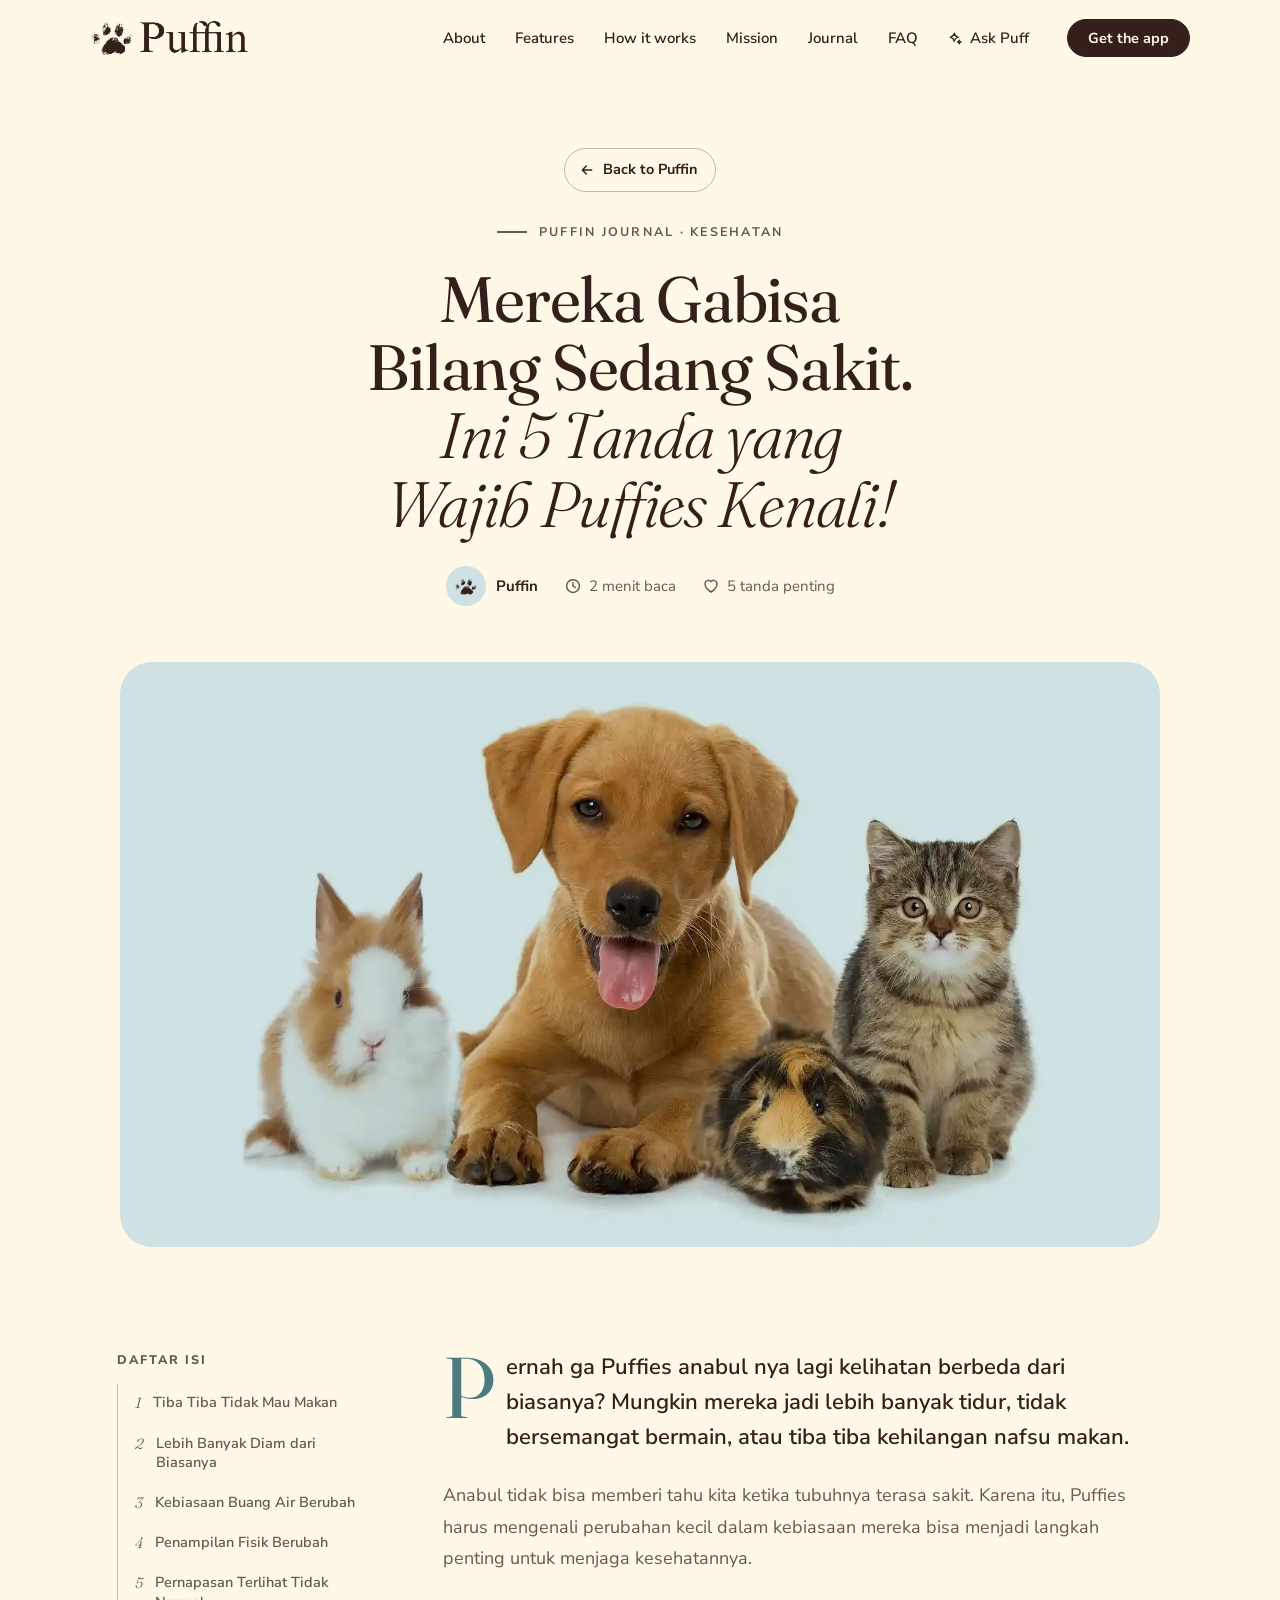
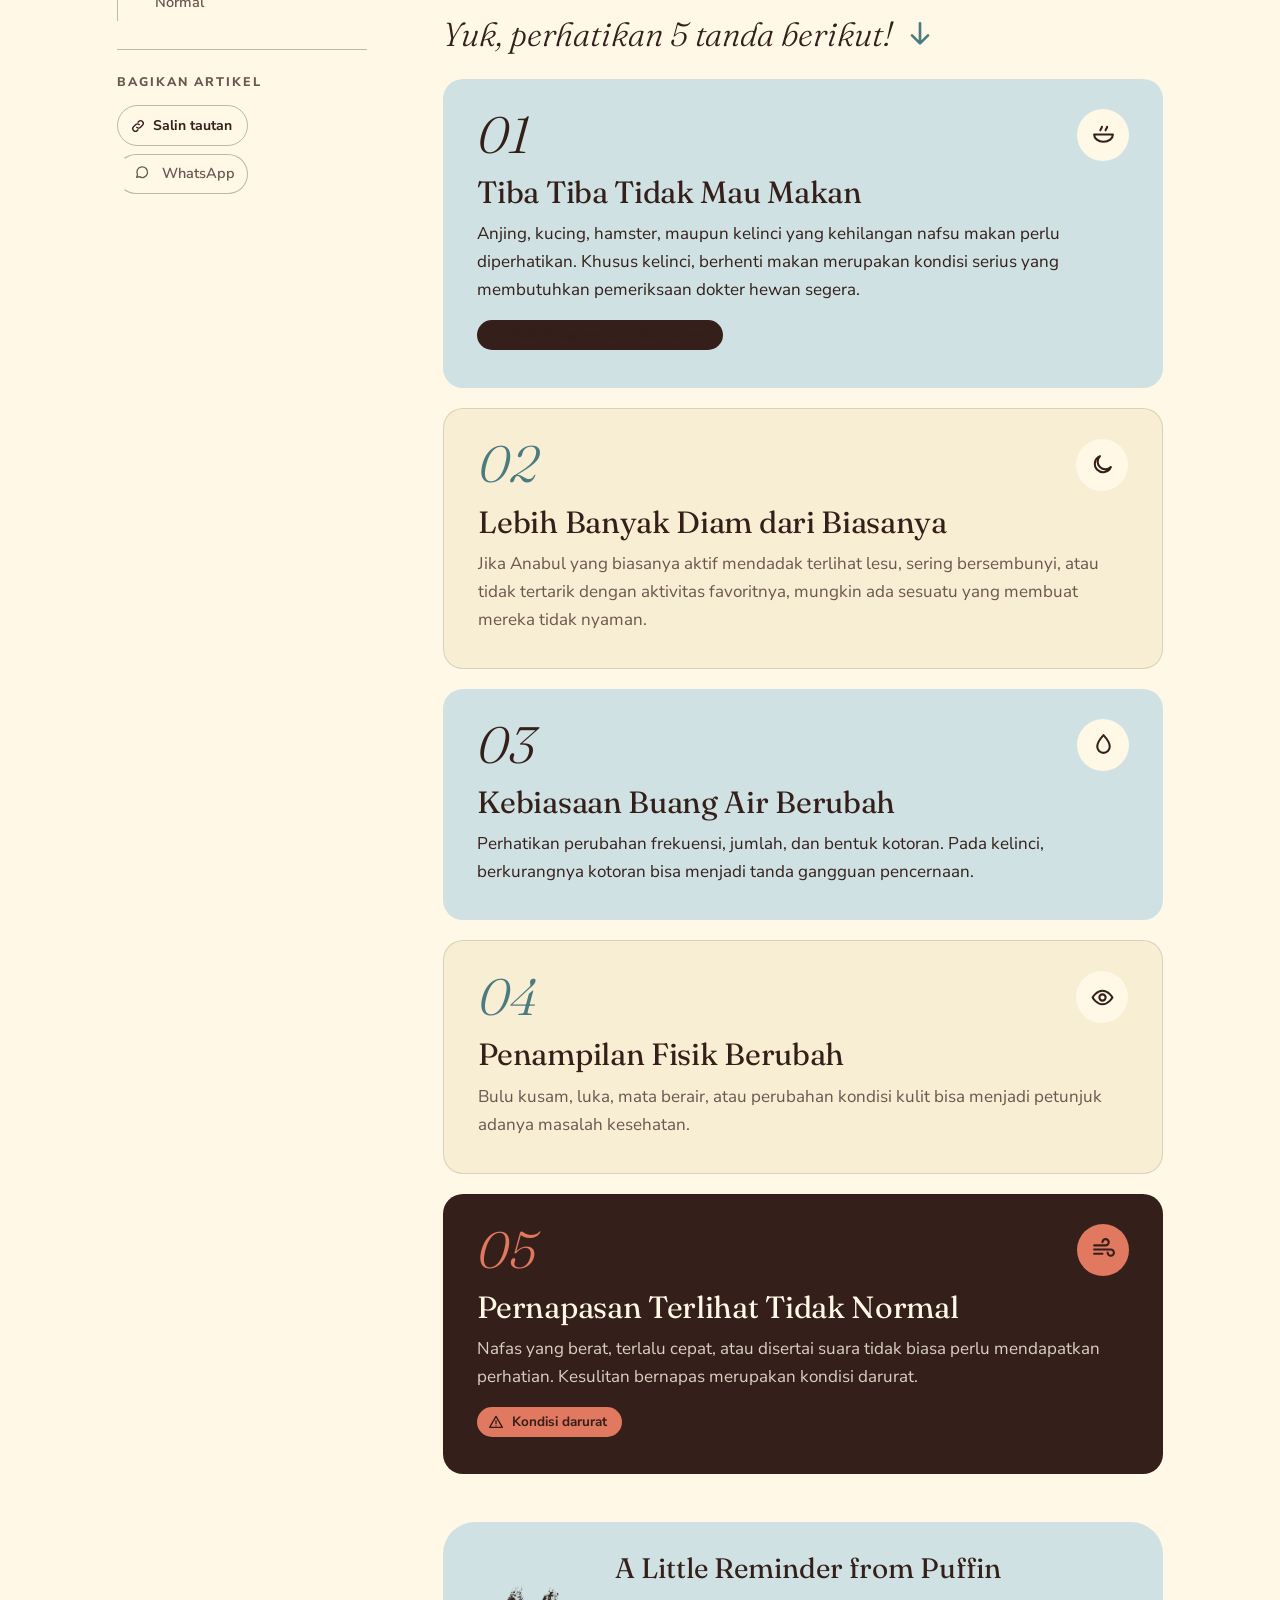
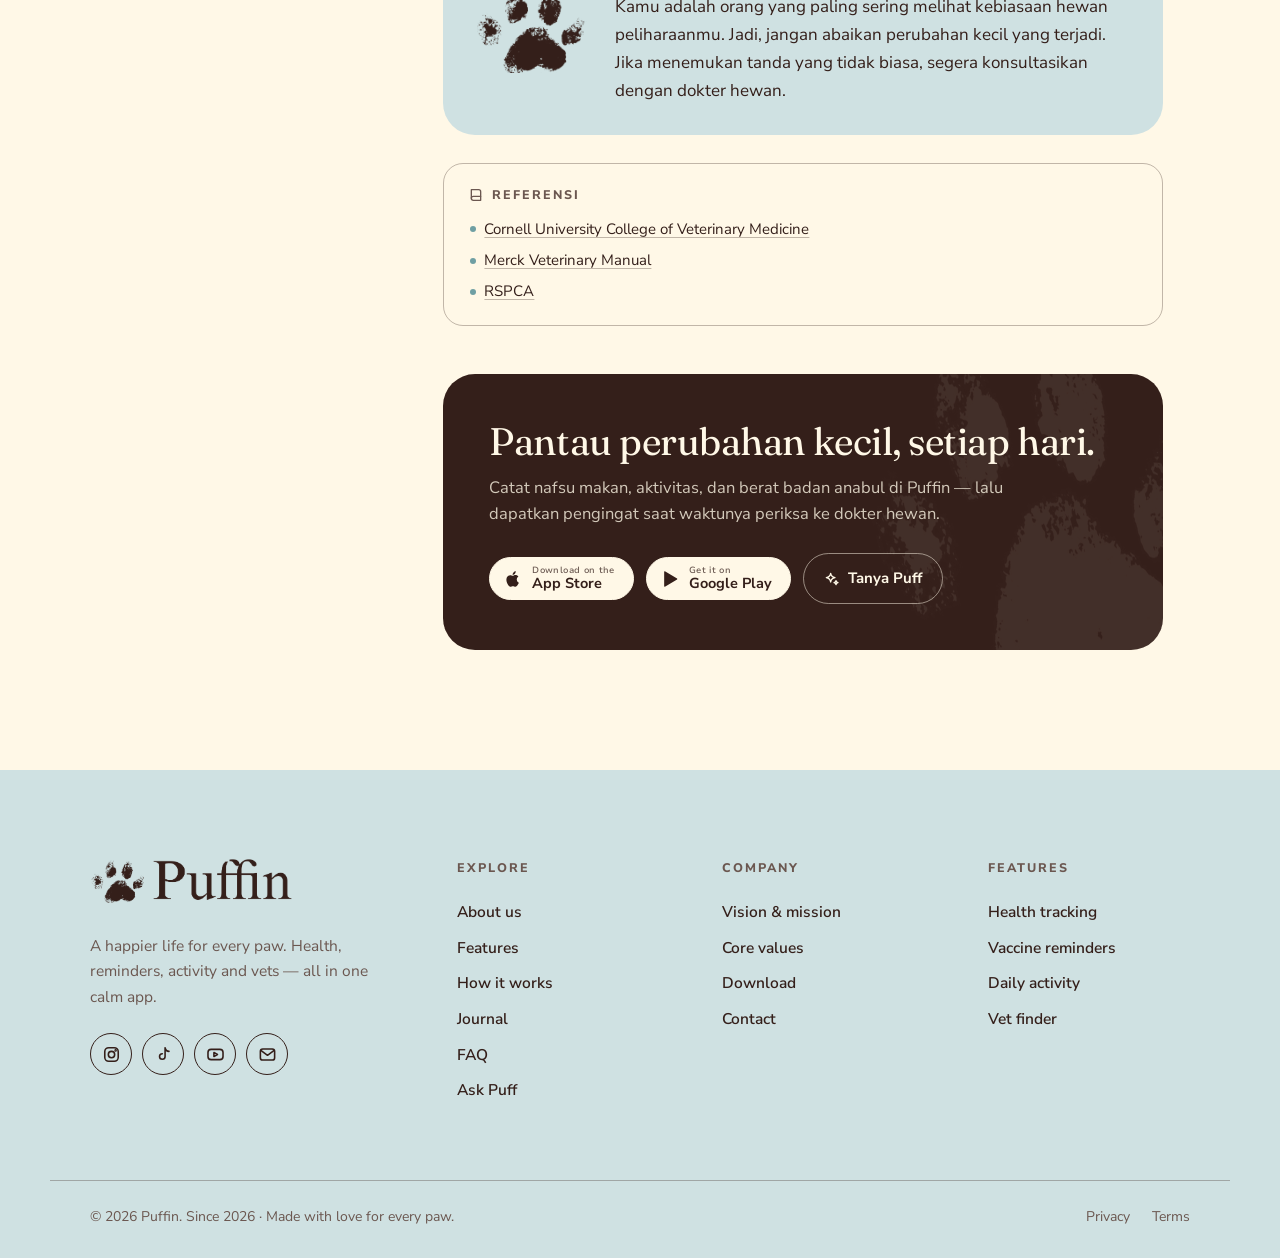
==== commit 35d21948: "v2" ====
--- a/article.html
+++ b/article.html
@@ -1,435 +1,280 @@
-<!doctype html>
-<html lang="id">
-<head>
-  <meta charset="utf-8">
-  <meta name="viewport" content="width=device-width, initial-scale=1">
-  <title>Mereka Gabisa Bilang Sedang Sakit. Ini 5 Tanda yang Wajib Puffies Kenali! — Puffin Journal</title>
-  <meta name="description" content="Anabul tidak bisa memberi tahu kita ketika tubuhnya terasa sakit. Kenali 5 tanda yang wajib Puffies perhatikan.">
-  <meta name="theme-color" content="#FBF1E2">
-  <meta property="og:type" content="article">
-  <meta property="og:title" content="Mereka Gabisa Bilang Sedang Sakit. Ini 5 Tanda yang Wajib Puffies Kenali!">
-  <meta property="og:description" content="Anabul tidak bisa memberi tahu kita ketika tubuhnya terasa sakit. Kenali 5 tanda yang wajib Puffies perhatikan.">
-  <meta property="og:image" content="images/pets-health-signs.webp">
-  <link rel="icon" href="favicon.svg" type="image/svg+xml">
-  <link rel="preconnect" href="https://fonts.googleapis.com">
-  <link rel="preconnect" href="https://fonts.gstatic.com" crossorigin>
-  <link href="https://fonts.googleapis.com/css2?family=Caveat:wght@600;700&family=Gluten:wght@500;600;700;800&family=Outfit:wght@400;500;600;700&display=swap" rel="stylesheet">
-  <link rel="stylesheet" href="css/style.css?v=9">
-  <link rel="stylesheet" href="css/article.css?v=9">
-  <script>document.documentElement.classList.add('js')</script>
-</head>
-<body>
-
-<!-- SVG sprite + mascot template: copied from index.html, keep the two in sync -->
-<svg class="sprite" aria-hidden="true" focusable="false">
-  <defs>
-    <!-- "line boil": makes doodles jitter like hand-drawn animation -->
-    <filter id="boil" x="-10%" y="-10%" width="120%" height="120%">
-      <feTurbulence type="fractalNoise" baseFrequency="0.04" numOctaves="2" seed="2" result="noise">
-        <animate attributeName="seed" values="2;5;8;11" dur="0.64s" calcMode="discrete" repeatCount="indefinite"/>
-      </feTurbulence>
-      <feDisplacementMap in="SourceGraphic" in2="noise" scale="3.2" xChannelSelector="R" yChannelSelector="G"/>
-    </filter>
-    <!-- wobbly checkerboards -->
-    <filter id="wavy" x="-5%" y="-5%" width="110%" height="110%">
-      <feTurbulence type="turbulence" baseFrequency="0.014 0.02" numOctaves="1" seed="7" result="warp"/>
-      <feDisplacementMap in="SourceGraphic" in2="warp" scale="16" xChannelSelector="R" yChannelSelector="G"/>
-    </filter>
-  </defs>
-
-  <!-- Doodles -->
-  <symbol id="d-star" viewBox="0 0 100 100">
-    <path d="M50 6 L56.5 34.3 L78.3 21.7 L66.6 43.1 L95 50 L65.7 56.5 L76.9 76.9 L56.9 66.6 L50 93 L43.5 65.7 L21 79 L33.4 56.9 L6 50 L34.3 43.5 L22.4 22.4 L43.1 33.4 Z" fill="none" stroke="currentColor" stroke-width="4.5" stroke-linejoin="round" stroke-linecap="round"/>
-  </symbol>
-  <symbol id="d-sparkle" viewBox="0 0 24 24">
-    <path d="M12 1C12.9 7.6 16.4 11.1 23 12 16.4 12.9 12.9 16.4 12 23 11.1 16.4 7.6 12.9 1 12 7.6 11.1 11.1 7.6 12 1Z" fill="currentColor"/>
-  </symbol>
-  <symbol id="d-paw" viewBox="0 0 64 64">
-    <g fill="currentColor">
-      <path d="M32 30C42 30 50 40 50 47 50 54 44 56.5 38 55 35.5 54.4 34 54 32 54 30 54 28.5 54.4 26 55 20 56.5 14 54 14 47 14 40 22 30 32 30Z"/>
-      <ellipse cx="15" cy="27" rx="5.5" ry="7.5" transform="rotate(-22 15 27)"/>
-      <ellipse cx="25.5" cy="15.5" rx="5.8" ry="8"/>
-      <ellipse cx="38.5" cy="15.5" rx="5.8" ry="8"/>
-      <ellipse cx="49" cy="27" rx="5.5" ry="7.5" transform="rotate(22 49 27)"/>
-    </g>
-  </symbol>
-  <symbol id="d-heart" viewBox="0 0 100 100">
-    <path d="M50 88C20 68 6 50 6 32 6 18 17 9 29 9 38 9 46 14 50 22 54 14 62 9 71 9 83 9 94 18 94 32 94 50 80 68 50 88Z" fill="currentColor"/>
-  </symbol>
-  <symbol id="d-heart-face" viewBox="0 0 100 100">
-    <path d="M50 88C20 68 6 50 6 32 6 18 17 9 29 9 38 9 46 14 50 22 54 14 62 9 71 9 83 9 94 18 94 32 94 50 80 68 50 88Z" fill="currentColor"/>
-    <g fill="none" stroke-width="4.5" stroke-linecap="round" style="stroke: var(--face, #2E2230)">
-      <path d="M37 36v8M63 36v8"/><path d="M40 54Q50 63 60 54"/>
-    </g>
-  </symbol>
-  <symbol id="d-flower" viewBox="0 0 100 100">
-    <g fill="currentColor">
-      <circle cx="74" cy="50" r="18"/><circle cx="62" cy="70.8" r="18"/><circle cx="38" cy="70.8" r="18"/>
-      <circle cx="26" cy="50" r="18"/><circle cx="38" cy="29.2" r="18"/><circle cx="62" cy="29.2" r="18"/>
-      <circle cx="50" cy="50" r="24"/>
-    </g>
-    <g fill="none" stroke-width="4.5" stroke-linecap="round" style="stroke: var(--face, #FFF9EF)">
-      <path d="M41 44v7M59 44v7"/><path d="M41 58Q50 67 59 58"/>
-    </g>
-  </symbol>
-  <symbol id="d-star-face" viewBox="0 0 100 100">
-    <path d="M50 8 61.5 36.5 92 38.5 68.5 58 76 88 50 71.5 24 88 31.5 58 8 38.5 38.5 36.5Z" fill="currentColor" stroke="currentColor" stroke-width="9" stroke-linejoin="round"/>
-    <g fill="none" stroke-width="4" stroke-linecap="round" style="stroke: var(--face, #2E2230)">
-      <path d="M43 47v6M57 47v6"/><path d="M44 60Q50 66 56 60"/>
-    </g>
-  </symbol>
-  <symbol id="d-shield-face" viewBox="0 0 100 100">
-    <path d="M50 7C62 14 74 17 86 17V48C86 72 70 86 50 94 30 86 14 72 14 48V17C26 17 38 14 50 7Z" fill="currentColor"/>
-    <g fill="none" stroke-width="4.5" stroke-linecap="round" style="stroke: var(--face, #2E2230)">
-      <path d="M38 44v8M62 44v8"/><path d="M40 61Q50 70 60 61"/>
-    </g>
-  </symbol>
-  <symbol id="d-cat" viewBox="0 0 100 100">
-    <path d="M18 46 20 13Q21 8 26 11L42 27Q50 25 58 27L74 11Q79 8 80 13L82 46Q86 84 50 87 14 84 18 46Z" fill="currentColor"/>
-    <g fill="none" stroke-width="4" stroke-linecap="round" stroke-linejoin="round" style="stroke: var(--face, #2E2230)">
-      <path d="M33 52Q38 47 43 52M57 52Q62 47 67 52"/>
-      <path d="M50 62Q46 69 40 66M50 62Q54 69 60 66"/>
-      <path d="M27 62 13 60M28 68 15 72M73 62 87 60M72 68 85 72"/>
-    </g>
-    <path d="M46 58H54L50 63Z" style="fill: var(--face, #2E2230)"/>
-  </symbol>
-  <symbol id="d-dog" viewBox="0 0 100 100">
-    <path d="M50 14C68 14 80 26 80 50 80 74 68 86 50 86 32 86 20 74 20 50 20 26 32 14 50 14Z" fill="currentColor"/>
-    <path d="M32 20Q14 16 9 36 6 55 19 59 25 40 32 20ZM68 20Q86 16 91 36 94 55 81 59 75 40 68 20Z" style="fill: var(--ear, #2E2230)"/>
-    <circle cx="38" cy="47" r="4.5" style="fill: var(--face, #2E2230)"/>
-    <circle cx="62" cy="47" r="4.5" style="fill: var(--face, #2E2230)"/>
-    <ellipse cx="50" cy="64" rx="15" ry="11" style="fill: var(--snout, #FFF9EF)"/>
-    <ellipse cx="50" cy="59" rx="6.5" ry="4.5" fill="#2E2230"/>
-    <path d="M50 63V68M50 68Q45 73 41 69M50 68Q55 73 59 69" fill="none" stroke="#2E2230" stroke-width="3" stroke-linecap="round"/>
-  </symbol>
-  <symbol id="d-flowerkid" viewBox="0 0 100 140">
-    <path d="M36 72Q24 82 17 95M64 72Q76 66 84 54" fill="none" stroke="#2E2230" stroke-width="3.5" stroke-linecap="round"/>
-    <path d="M34 64H66L70 126H56L50 94 44 126H30Z" style="fill: var(--pants, #A9C9EE)"/>
-    <g style="fill: var(--dots, #FFF9EF)">
-      <circle cx="40" cy="78" r="2.2"/><circle cx="58" cy="74" r="2.2"/><circle cx="50" cy="84" r="2.2"/>
-      <circle cx="37" cy="100" r="2.2"/><circle cx="62" cy="98" r="2.2"/><circle cx="36" cy="116" r="2.2"/><circle cx="64" cy="114" r="2.2"/>
-    </g>
-    <path d="M30 126H45Q46 134 38 134H26Q24 128 30 126ZM55 126H70Q76 128 74 134H62Q54 134 55 126Z" fill="#2E2230"/>
-    <g fill="currentColor">
-      <circle cx="67" cy="38" r="13"/><circle cx="58.5" cy="52.7" r="13"/><circle cx="41.5" cy="52.7" r="13"/>
-      <circle cx="33" cy="38" r="13"/><circle cx="41.5" cy="23.3" r="13"/><circle cx="58.5" cy="23.3" r="13"/>
-      <circle cx="50" cy="38" r="17"/>
-    </g>
-    <g fill="none" stroke-width="3" stroke-linecap="round" style="stroke: var(--face, #2E2230)">
-      <path d="M44 34v5M56 34v5"/><path d="M44 43Q50 49 56 43"/>
-    </g>
-  </symbol>
-  <symbol id="d-puffhead" viewBox="0 0 64 64">
-    <g fill="#FFF9EF" stroke="#2E2230" stroke-width="2.6" stroke-linejoin="round">
-      <ellipse cx="22" cy="17" rx="6.5" ry="15" transform="rotate(-12 22 17)"/>
-      <ellipse cx="42" cy="17" rx="6.5" ry="15" transform="rotate(12 42 17)"/>
-    </g>
-    <ellipse cx="22" cy="18.5" rx="2.8" ry="10" transform="rotate(-12 22 18.5)" fill="#F6B6CB"/>
-    <ellipse cx="42" cy="18.5" rx="2.8" ry="10" transform="rotate(12 42 18.5)" fill="#F6B6CB"/>
-    <ellipse cx="32" cy="41" rx="22" ry="19" fill="#FFF9EF" stroke="#2E2230" stroke-width="2.6"/>
-    <ellipse cx="19.5" cy="47" rx="3.4" ry="2.1" fill="#E36888" opacity=".6"/>
-    <ellipse cx="44.5" cy="47" rx="3.4" ry="2.1" fill="#E36888" opacity=".6"/>
-    <circle cx="24" cy="40" r="2.7" fill="#2E2230"/>
-    <circle cx="40" cy="40" r="2.7" fill="#2E2230"/>
-    <path d="M29.2 45Q32 43.2 34.8 45 33.6 47.6 32 47.6 30.4 47.6 29.2 45Z" fill="#E36888"/>
-    <path d="M32 47.6v2.2M32 49.8q-2 2.4-4.4 1M32 49.8q2 2.4 4.4 1" fill="none" stroke="#2E2230" stroke-width="1.8" stroke-linecap="round"/>
-  </symbol>
-
-  <!-- UI icons (24px, stroked) -->
-  <symbol id="i-bell" viewBox="0 0 24 24" fill="none" stroke="currentColor" stroke-width="2" stroke-linecap="round" stroke-linejoin="round"><path d="M6 16v-5a6 6 0 0 1 12 0v5l1.5 2h-15z"/><path d="M10 20.5a2 2 0 0 0 4 0"/></symbol>
-  <symbol id="i-syringe" viewBox="0 0 24 24" fill="none" stroke="currentColor" stroke-width="2" stroke-linecap="round" stroke-linejoin="round"><path d="M18 2l4 4M20 4l-3.5 3.5M13.5 4.5l6 6M18 9l-9 9H6v-3l9-9M6 18l-3.5 3.5M10.5 10.5l2 2M13 8l2 2"/></symbol>
-  <symbol id="i-pin" viewBox="0 0 24 24" fill="none" stroke="currentColor" stroke-width="2" stroke-linecap="round" stroke-linejoin="round"><path d="M12 21.5s7-6.2 7-11.5a7 7 0 0 0-14 0c0 5.3 7 11.5 7 11.5z"/><circle cx="12" cy="10" r="2.6"/></symbol>
-  <symbol id="i-pulse" viewBox="0 0 24 24" fill="none" stroke="currentColor" stroke-width="2" stroke-linecap="round" stroke-linejoin="round"><path d="M2 12h4l2.5-6 4.5 12 3-8 1.5 2H22"/></symbol>
-  <symbol id="i-bowl" viewBox="0 0 24 24" fill="none" stroke="currentColor" stroke-width="2" stroke-linecap="round" stroke-linejoin="round"><path d="M3 12h18a9 7 0 0 1-18 0z"/><path d="M9 8c0-1.5 1.5-2 1.5-3.5M14 8c0-1.5 1.5-2 1.5-3.5"/></symbol>
-  <symbol id="i-walk" viewBox="0 0 24 24" fill="none" stroke="currentColor" stroke-width="2" stroke-linecap="round" stroke-linejoin="round"><circle cx="13" cy="4.5" r="1.8"/><path d="M9 21l2.5-6.5L14 17v4M11.5 14.5l1-5.5-3.5 1.5L7.5 13M12.5 9l2.5 3 3 1"/></symbol>
-  <symbol id="i-check" viewBox="0 0 24 24" fill="none" stroke="currentColor" stroke-width="2.6" stroke-linecap="round" stroke-linejoin="round"><path d="M5 12.5l4.5 4.5L19 7.5"/></symbol>
-  <symbol id="i-home" viewBox="0 0 24 24" fill="none" stroke="currentColor" stroke-width="2" stroke-linecap="round" stroke-linejoin="round"><path d="M3.5 11L12 3.5l8.5 7.5V20a1 1 0 0 1-1 1H15v-6H9v6H4.5a1 1 0 0 1-1-1z"/></symbol>
-  <symbol id="i-cal" viewBox="0 0 24 24" fill="none" stroke="currentColor" stroke-width="2" stroke-linecap="round" stroke-linejoin="round"><rect x="3.5" y="5" width="17" height="15.5" rx="3"/><path d="M3.5 10h17M8 3v4M16 3v4"/></symbol>
-  <symbol id="i-user" viewBox="0 0 24 24" fill="none" stroke="currentColor" stroke-width="2" stroke-linecap="round" stroke-linejoin="round"><circle cx="12" cy="8.5" r="4"/><path d="M4 20.5c1.5-4 4.5-6 8-6s6.5 2 8 6"/></symbol>
-  <symbol id="i-arrow" viewBox="0 0 24 24" fill="none" stroke="currentColor" stroke-width="2.2" stroke-linecap="round" stroke-linejoin="round"><path d="M5 12h14M13 6l6 6-6 6"/></symbol>
-  <symbol id="i-nav" viewBox="0 0 24 24" fill="none" stroke="currentColor" stroke-width="2" stroke-linecap="round" stroke-linejoin="round"><path d="M3.5 10.5L20.5 3.5l-7 17-2-8z"/></symbol>
-  <symbol id="i-phone" viewBox="0 0 24 24" fill="none" stroke="currentColor" stroke-width="2" stroke-linecap="round" stroke-linejoin="round"><path d="M5 3.5h3.5l2 5L8 10a11 11 0 0 0 6 6l1.5-2.5 5 2V19a2 2 0 0 1-2 2A17 17 0 0 1 3 5.5a2 2 0 0 1 2-2z"/></symbol>
-  <symbol id="i-rate" viewBox="0 0 24 24"><path d="M12 3l2.7 5.6 6.1.9-4.4 4.3 1 6.1L12 17l-5.4 2.9 1-6.1-4.4-4.3 6.1-.9z" fill="currentColor"/></symbol>
-  <symbol id="i-chart" viewBox="0 0 24 24" fill="none" stroke="currentColor" stroke-width="2" stroke-linecap="round" stroke-linejoin="round"><path d="M3.5 20.5h17M6.5 16l4-5 3.5 3 5-7"/></symbol>
-  <symbol id="i-heart" viewBox="0 0 24 24" fill="none" stroke="currentColor" stroke-width="2" stroke-linecap="round" stroke-linejoin="round"><path d="M12 20s-8-5-8-11a4.5 4.5 0 0 1 8-2.8A4.5 4.5 0 0 1 20 9c0 6-8 11-8 11z"/></symbol>
-  <symbol id="i-sparkles" viewBox="0 0 24 24" fill="none" stroke="currentColor" stroke-width="2" stroke-linecap="round" stroke-linejoin="round"><path d="M10 3.5c.7 4 2.5 5.8 6.5 6.5-4 .7-5.8 2.5-6.5 6.5-.7-4-2.5-5.8-6.5-6.5 4-.7 5.8-2.5 6.5-6.5zM18 14.5c.3 1.8 1.2 2.7 3 3-1.8.3-2.7 1.2-3 3-.3-1.8-1.2-2.7-3-3 1.8-.3 2.7-1.2 3-3z"/></symbol>
-  <symbol id="i-send" viewBox="0 0 24 24" fill="none" stroke="currentColor" stroke-width="2.2" stroke-linecap="round" stroke-linejoin="round"><path d="M21 3 3 10.5l7.5 3L21 3l-7.5 18-3-7.5"/></symbol>
-  <symbol id="i-bolt" viewBox="0 0 24 24" fill="none" stroke="currentColor" stroke-width="2" stroke-linecap="round" stroke-linejoin="round"><path d="M13 2.5 4.5 13.5H12l-1 8 8.5-11H12z"/></symbol>
-  <symbol id="i-shield" viewBox="0 0 24 24" fill="none" stroke="currentColor" stroke-width="2" stroke-linecap="round" stroke-linejoin="round"><path d="M12 3l8 3v6c0 5-3.5 8-8 9.5C7.5 20 4 17 4 12V6z"/><path d="M8.5 12l2.5 2.5 4.5-5"/></symbol>
-  <symbol id="i-moon" viewBox="0 0 24 24" fill="none" stroke="currentColor" stroke-width="2" stroke-linecap="round" stroke-linejoin="round"><path d="M20 14.5A8 8 0 1 1 9.5 4a6.5 6.5 0 0 0 10.5 10.5z"/></symbol>
-  <symbol id="i-drop" viewBox="0 0 24 24" fill="none" stroke="currentColor" stroke-width="2" stroke-linecap="round" stroke-linejoin="round"><path d="M12 3s6 6.5 6 11a6 6 0 0 1-12 0c0-4.5 6-11 6-11z"/></symbol>
-  <symbol id="i-eye" viewBox="0 0 24 24" fill="none" stroke="currentColor" stroke-width="2" stroke-linecap="round" stroke-linejoin="round"><path d="M2.5 12S6 5.5 12 5.5 21.5 12 21.5 12 18 18.5 12 18.5 2.5 12 2.5 12z"/><circle cx="12" cy="12" r="3"/></symbol>
-  <symbol id="i-wind" viewBox="0 0 24 24" fill="none" stroke="currentColor" stroke-width="2" stroke-linecap="round" stroke-linejoin="round"><path d="M3 8h11a3 3 0 1 0-3-3M3 12h16a3 3 0 1 1-3 3M3 16h8"/></symbol>
-  <symbol id="i-clock" viewBox="0 0 24 24" fill="none" stroke="currentColor" stroke-width="2" stroke-linecap="round" stroke-linejoin="round"><circle cx="12" cy="12" r="8.5"/><path d="M12 7.5V12l3 2"/></symbol>
-  <symbol id="i-link" viewBox="0 0 24 24" fill="none" stroke="currentColor" stroke-width="2" stroke-linecap="round" stroke-linejoin="round"><path d="M10 14a4 4 0 0 0 5.7 0l3-3a4 4 0 0 0-5.7-5.7l-1 1M14 10a4 4 0 0 0-5.7 0l-3 3a4 4 0 0 0 5.7 5.7l1-1"/></symbol>
-  <symbol id="i-share" viewBox="0 0 24 24" fill="none" stroke="currentColor" stroke-width="2" stroke-linecap="round" stroke-linejoin="round"><circle cx="18" cy="5.5" r="2.5"/><circle cx="6" cy="12" r="2.5"/><circle cx="18" cy="18.5" r="2.5"/><path d="M8.2 10.8l7.6-4M8.2 13.2l7.6 4"/></symbol>
-  <symbol id="i-chat" viewBox="0 0 24 24" fill="none" stroke="currentColor" stroke-width="2" stroke-linecap="round" stroke-linejoin="round"><path d="M4 20l1.3-3.9A8 8 0 1 1 8 19z"/></symbol>
-  <symbol id="i-alert" viewBox="0 0 24 24" fill="none" stroke="currentColor" stroke-width="2" stroke-linecap="round" stroke-linejoin="round"><path d="M12 3.5 21.5 20h-19z"/><path d="M12 10v4.5M12 17.5v.01"/></symbol>
-  <symbol id="i-book" viewBox="0 0 24 24" fill="none" stroke="currentColor" stroke-width="2" stroke-linecap="round" stroke-linejoin="round"><path d="M5 4h11a3 3 0 0 1 3 3v13H8a3 3 0 0 1-3-3z"/><path d="M5 17a3 3 0 0 1 3-3h11"/></symbol>
-  <symbol id="i-plus" viewBox="0 0 24 24" fill="none" stroke="currentColor" stroke-width="2.4" stroke-linecap="round"><path d="M12 5v14M5 12h14"/></symbol>
-  <symbol id="i-insta" viewBox="0 0 24 24" fill="none" stroke="currentColor" stroke-width="2" stroke-linecap="round" stroke-linejoin="round"><rect x="3.5" y="3.5" width="17" height="17" rx="5"/><circle cx="12" cy="12" r="4"/><circle cx="17.2" cy="6.8" r=".6" fill="currentColor"/></symbol>
-  <symbol id="i-tiktok" viewBox="0 0 24 24" fill="none" stroke="currentColor" stroke-width="2" stroke-linecap="round" stroke-linejoin="round"><path d="M14 3.5v11a3.5 3.5 0 1 1-3.5-3.5M14 3.5c.5 2.5 2.5 4.5 5 4.5"/></symbol>
-  <symbol id="i-yt" viewBox="0 0 24 24" fill="none" stroke="currentColor" stroke-width="2" stroke-linecap="round" stroke-linejoin="round"><rect x="2.5" y="5.5" width="19" height="13" rx="4"/><path d="M10 9.5v5l4.5-2.5z"/></symbol>
-  <symbol id="i-mail" viewBox="0 0 24 24" fill="none" stroke="currentColor" stroke-width="2" stroke-linecap="round" stroke-linejoin="round"><rect x="3" y="5" width="18" height="14" rx="3"/><path d="M4 7l8 6 8-6"/></symbol>
-  <symbol id="i-apple" viewBox="0 0 24 24"><path fill="currentColor" d="M16.5 12.6c0-2.3 1.9-3.4 2-3.5-1.1-1.6-2.8-1.8-3.4-1.8-1.4-.1-2.8.9-3.5.9-.7 0-1.8-.8-3-.8-1.5 0-3 .9-3.8 2.3-1.6 2.8-.4 7 1.2 9.3.8 1.1 1.7 2.4 2.9 2.3 1.2 0 1.6-.7 3-.7s1.8.7 3 .7c1.3 0 2.1-1.1 2.8-2.3.9-1.3 1.3-2.6 1.3-2.6s-2.5-1-2.5-3.8zM14.3 5.8c.6-.8 1.1-1.9 1-3-.9 0-2.1.6-2.7 1.4-.6.7-1.1 1.8-1 2.9 1 .1 2.1-.5 2.7-1.3z"/></symbol>
-  <symbol id="i-play" viewBox="0 0 24 24"><path fill="currentColor" d="M5 3.2v17.6c0 .5.5.8.9.5l14.6-8.8c.4-.2.4-.8 0-1L5.9 2.7c-.4-.3-.9 0-.9.5z"/></symbol>
-</svg>
-
-<template id="tpl-puffin">
-  <svg class="puffin-svg" viewBox="0 0 200 240" aria-hidden="true" focusable="false">
-    <ellipse class="pf-shadow" cx="100" cy="234" rx="56" ry="6"/>
-    <g class="pf-bob">
-      <g class="pf-ear pf-ear-l">
-        <ellipse class="pf-fur" cx="74" cy="46" rx="16" ry="40" transform="rotate(-14 74 46)"/>
-        <ellipse class="pf-ear-in" cx="74" cy="50" rx="7.5" ry="28" transform="rotate(-14 74 50)"/>
-      </g>
-      <g class="pf-ear pf-ear-r">
-        <ellipse class="pf-fur" cx="126" cy="46" rx="16" ry="40" transform="rotate(14 126 46)"/>
-        <ellipse class="pf-ear-in" cx="126" cy="50" rx="7.5" ry="28" transform="rotate(14 126 50)"/>
-      </g>
-      <circle class="pf-fur pf-tail" cx="151" cy="206" r="13"/>
-      <path class="pf-fur" d="M100 138C134 138 152 166 152 192 152 214 130 224 100 224 70 224 48 214 48 192 48 166 66 138 100 138Z"/>
-      <ellipse class="pf-belly" cx="100" cy="198" rx="27" ry="20"/>
-      <g class="pf-foot pf-foot-l"><ellipse class="pf-fur" cx="76" cy="223" rx="22" ry="10"/><path class="pf-toes" d="M68 219v5M76 218v6M84 219v5"/></g>
-      <g class="pf-foot pf-foot-r"><ellipse class="pf-fur" cx="124" cy="223" rx="22" ry="10"/><path class="pf-toes" d="M116 219v5M124 218v6M132 219v5"/></g>
-      <path class="pf-scarf" d="M76 150Q100 162 124 150L100 186Z"/>
-      <circle class="pf-dot" cx="94" cy="163" r="2.4"/><circle class="pf-dot" cx="106" cy="163" r="2.4"/><circle class="pf-dot" cx="100" cy="173" r="2.4"/>
-      <ellipse class="pf-fur" cx="100" cy="110" rx="56" ry="48"/>
-      <path class="pf-line" d="M92 66Q96 54 100 64 104 54 108 66"/>
-      <ellipse class="pf-cheek" cx="68" cy="124" rx="9" ry="5.5"/>
-      <ellipse class="pf-cheek" cx="132" cy="124" rx="9" ry="5.5"/>
-      <g class="pf-eyes">
-        <circle cx="80" cy="106" r="7"/><circle cx="120" cy="106" r="7"/>
-        <circle class="pf-glint" cx="82.5" cy="103.5" r="2.2"/><circle class="pf-glint" cx="122.5" cy="103.5" r="2.2"/>
-      </g>
-      <path class="pf-teeth" d="M95.5 127H104.5V134Q100 136.5 95.5 134Z"/>
-      <path class="pf-nose" d="M93 115Q100 110 107 115 104 121 100 121 96 121 93 115Z"/>
-      <path class="pf-line" d="M100 121V126M100 126Q95 131 89 128M100 126Q105 131 111 128"/>
-      <path class="pf-line pf-whisk" d="M62 117 40 112M62 123 40 127M138 117 160 112M138 123 160 127"/>
-      <path class="pf-fur pf-arm pf-arm-l" d="M72 160C58 162 48 174 50 186 52 194 62 194 66 188 70 180 72 170 72 160Z"/>
-      <path class="pf-fur pf-arm pf-arm-r" d="M128 160C142 162 152 174 150 186 148 194 138 194 134 188 130 180 128 170 128 160Z"/>
-    </g>
-  </svg>
-</template>
-
-<div class="progress" aria-hidden="true"></div>
-<a class="skip" href="#main" lang="en">Skip to content</a>
-
-<!-- ============ NAV ============ -->
-<header class="nav" lang="en">
-  <div class="nav-inner">
-    <a class="logo" href="index.html" aria-label="Puffin home">
-      <svg class="logo-mark"><use href="#d-puffhead"/></svg>
-      <span>Puffin</span>
-    </a>
-    <nav class="nav-menu" aria-label="Main">
-      <a href="index.html#about">About</a>
-      <a href="index.html#features">Features</a>
-      <a href="index.html#how">How it works</a>
-      <a href="index.html#mission">Mission</a>
-      <a href="index.html#values">Values</a>
-      <a href="index.html#faq">FAQ</a>
-      <a class="nav-ask" href="index.html#ask"><svg><use href="#d-sparkle"/></svg>Ask Puff</a>
-      <a class="btn btn-ink nav-menu-cta" href="index.html#download">Get the app</a>
-    </nav>
-    <a class="btn btn-ink btn-sm nav-cta" href="index.html#download">Get the app <svg><use href="#i-arrow"/></svg></a>
-    <button class="nav-toggle" aria-label="Open menu" aria-expanded="false">
-      <span></span><span></span><span></span>
-    </button>
-  </div>
-</header>
-
-<main id="main">
-
-  <!-- ============ ARTICLE HEADER ============ -->
-  <header class="article-hero">
-    <div class="article-decor" aria-hidden="true">
-      <span class="blob blob--butter"></span>
-      <span class="blob blob--pink"></span>
-      <svg class="ad ad-1 doodle"><use href="#d-sparkle"/></svg>
-      <svg class="ad ad-2 doodle"><use href="#d-star"/></svg>
-      <svg class="ad ad-3 doodle"><use href="#d-heart"/></svg>
-      <svg class="ad ad-4 doodle"><use href="#d-paw"/></svg>
-    </div>
-    <div class="container article-head">
-      <a class="back-link" href="index.html#journal" lang="en"><svg><use href="#i-arrow"/></svg>Back to Puffin</a>
-      <p class="label"><svg><use href="#d-paw"/></svg>Puffin Journal · Kesehatan</p>
-      <h1 class="article-title">
-        <span class="t-line">Mereka Gabisa Bilang Sedang Sakit.</span>
-        <span class="t-line c-blush">Ini 5 Tanda yang Wajib Puffies Kenali!</span>
-      </h1>
-      <div class="article-meta">
-        <span class="meta-author"><span class="chat-av"><svg><use href="#d-puffhead"/></svg></span><b>Puffin</b></span>
-        <span class="meta-item"><svg><use href="#i-clock"/></svg>2 menit baca</span>
-        <span class="meta-item"><svg><use href="#i-heart"/></svg>5 tanda penting</span>
-      </div>
-    </div>
-  </header>
-
-  <figure class="article-figure">
-    <span class="fig-tile fig-tile--1 bg-butter" aria-hidden="true"><svg class="doodle c-cream spin-slow"><use href="#d-star"/></svg></span>
-    <span class="fig-tile fig-tile--2 bg-sky" aria-hidden="true"><svg class="doodle c-blush heartbeat"><use href="#d-heart"/></svg></span>
-    <span class="fig-tile fig-tile--3 t-checker" aria-hidden="true"><span class="checker"></span></span>
-    <div class="figure-frame">
-      <img src="images/pets-health-signs.webp" width="1200" height="800" alt="Anak anjing, kelinci, marmut, dan anak kucing duduk berdampingan">
-    </div>
-  </figure>
-
-  <!-- ============ ARTICLE BODY ============ -->
-  <div class="container article-layout">
-    <aside class="toc" aria-label="Daftar isi">
-      <p class="toc-title">Daftar Isi</p>
-      <ol>
-        <li><a href="#tanda-1"><span class="toc-num">1</span>Tiba Tiba Tidak Mau Makan</a></li>
-        <li><a href="#tanda-2"><span class="toc-num">2</span>Lebih Banyak Diam dari Biasanya</a></li>
-        <li><a href="#tanda-3"><span class="toc-num">3</span>Kebiasaan Buang Air Berubah</a></li>
-        <li><a href="#tanda-4"><span class="toc-num">4</span>Penampilan Fisik Berubah</a></li>
-        <li><a href="#tanda-5"><span class="toc-num">5</span>Pernapasan Terlihat Tidak Normal</a></li>
-      </ol>
-      <div class="share">
-        <p>Bagikan artikel</p>
-        <div class="share-btns">
-          <button class="share-btn" type="button" data-copy-link><svg><use href="#i-link"/></svg><span>Salin tautan</span></button>
-          <a class="share-btn" href="#" data-whatsapp target="_blank" rel="noopener"><svg><use href="#i-chat"/></svg><span>WhatsApp</span></a>
-          <button class="share-btn" type="button" data-share hidden><svg><use href="#i-share"/></svg><span>Bagikan</span></button>
-        </div>
-      </div>
-    </aside>
-
-    <article class="article-body">
-      <p class="article-lead" data-reveal>Pernah ga Puffies anabul nya lagi kelihatan berbeda dari biasanya? Mungkin mereka jadi lebih banyak tidur, tidak bersemangat bermain, atau tiba tiba kehilangan nafsu makan.</p>
-      <p data-reveal>Anabul tidak bisa memberi tahu kita ketika tubuhnya terasa sakit. Karena itu, Puffies harus mengenali perubahan kecil dalam kebiasaan mereka bisa menjadi langkah penting untuk menjaga kesehatannya.</p>
-      <p class="article-callout" data-reveal>
-        Yuk, perhatikan 5 tanda berikut!
-        <svg class="callout-arrow" viewBox="0 0 60 50" aria-hidden="true"><path d="M8 6C30 4 46 16 44 40M34 32l10 10 9-12"/></svg>
-      </p>
-
-      <section class="sign bg-butter" id="tanda-1" data-reveal>
-        <div class="sign-top">
-          <span class="sign-num">01</span>
-          <span class="sign-ico"><svg><use href="#i-bowl"/></svg></span>
-        </div>
-        <h2>Tiba Tiba Tidak Mau Makan</h2>
-        <p>Anjing, kucing, hamster, maupun kelinci yang kehilangan nafsu makan perlu diperhatikan. Khusus kelinci, berhenti makan merupakan kondisi serius yang membutuhkan pemeriksaan dokter hewan segera.</p>
-        <p class="sign-flag"><svg><use href="#i-alert"/></svg>Kelinci: segera ke dokter hewan</p>
-      </section>
-
-      <section class="sign bg-pink" id="tanda-2" data-reveal>
-        <div class="sign-top">
-          <span class="sign-num">02</span>
-          <span class="sign-ico"><svg><use href="#i-moon"/></svg></span>
-        </div>
-        <h2>Lebih Banyak Diam dari Biasanya</h2>
-        <p>Jika Anabul yang biasanya aktif mendadak terlihat lesu, sering bersembunyi, atau tidak tertarik dengan aktivitas favoritnya, mungkin ada sesuatu yang membuat mereka tidak nyaman.</p>
-      </section>
-
-      <section class="sign bg-sky" id="tanda-3" data-reveal>
-        <div class="sign-top">
-          <span class="sign-num">03</span>
-          <span class="sign-ico"><svg><use href="#i-drop"/></svg></span>
-        </div>
-        <h2>Kebiasaan Buang Air Berubah</h2>
-        <p>Perhatikan perubahan frekuensi, jumlah, dan bentuk kotoran. Pada kelinci, berkurangnya kotoran bisa menjadi tanda gangguan pencernaan.</p>
-      </section>
-
-      <section class="sign bg-tangerine" id="tanda-4" data-reveal>
-        <div class="sign-top">
-          <span class="sign-num">04</span>
-          <span class="sign-ico"><svg><use href="#i-eye"/></svg></span>
-        </div>
-        <h2>Penampilan Fisik Berubah</h2>
-        <p>Bulu kusam, luka, mata berair, atau perubahan kondisi kulit bisa menjadi petunjuk adanya masalah kesehatan.</p>
-      </section>
-
-      <section class="sign sign--urgent" id="tanda-5" data-reveal>
-        <div class="sign-top">
-          <span class="sign-num">05</span>
-          <span class="sign-ico"><svg><use href="#i-wind"/></svg></span>
-        </div>
-        <h2>Pernapasan Terlihat Tidak Normal</h2>
-        <p>Nafas yang berat, terlalu cepat, atau disertai suara tidak biasa perlu mendapatkan perhatian. Kesulitan bernapas merupakan kondisi darurat.</p>
-        <p class="sign-flag"><svg><use href="#i-alert"/></svg>Kondisi darurat</p>
-      </section>
-
-      <aside class="reminder bg-butter" data-reveal>
-        <span class="mascot is-waving reminder-mascot" data-puffin aria-hidden="true"></span>
-        <div>
-          <h2 lang="en">A Little Reminder from PUFFIN <svg aria-hidden="true"><use href="#d-paw"/></svg></h2>
-          <p>Kamu adalah orang yang paling sering melihat kebiasaan hewan peliharaanmu. Jadi, jangan abaikan perubahan kecil yang terjadi. Jika menemukan tanda yang tidak biasa, segera konsultasikan dengan dokter hewan.</p>
-        </div>
-      </aside>
-
-      <div class="refs" data-reveal>
-        <h3><svg><use href="#i-book"/></svg>Referensi</h3>
-        <ul>
-          <li><a href="https://www.vet.cornell.edu/" target="_blank" rel="noopener">Cornell University College of Veterinary Medicine</a></li>
-          <li><a href="https://www.merckvetmanual.com/" target="_blank" rel="noopener">Merck Veterinary Manual</a></li>
-          <li><a href="https://www.rspca.org.uk/" target="_blank" rel="noopener">RSPCA</a></li>
-        </ul>
-      </div>
-
-      <section class="article-cta" data-reveal>
-        <svg class="cta-spark spin-slow" aria-hidden="true"><use href="#d-sparkle"/></svg>
-        <h2>Pantau perubahan kecil, setiap hari.</h2>
-        <p>Catat nafsu makan, aktivitas, dan berat badan anabul di Puffin — lalu dapatkan pengingat saat waktunya periksa ke dokter hewan.</p>
-        <div class="article-cta-actions">
-          <a class="btn-store btn-store--sm" href="index.html#download"><svg><use href="#i-apple"/></svg><span><small>Download on the</small>App Store</span></a>
-          <a class="btn-store btn-store--sm btn-store--play" href="index.html#download"><svg><use href="#i-play"/></svg><span><small>Get it on</small>Google Play</span></a>
-          <a class="cta-ask" href="index.html#ask"><svg><use href="#d-sparkle"/></svg>Tanya Puff</a>
-        </div>
-      </section>
-    </article>
-  </div>
-</main>
-
-<!-- ============ FOOTER ============ -->
-<footer class="footer" lang="en">
-  <div class="container footer-grid">
-    <div class="footer-brand">
-      <a class="logo logo--light" href="index.html" aria-label="Puffin home">
-        <svg class="logo-mark"><use href="#d-puffhead"/></svg><span>Puffin</span>
-      </a>
-      <p>A happier life for every paw. Health, reminders, activity and vets — all in one cozy app.</p>
-      <div class="socials">
-        <a href="#" aria-label="Instagram"><svg><use href="#i-insta"/></svg></a>
-        <a href="#" aria-label="TikTok"><svg><use href="#i-tiktok"/></svg></a>
-        <a href="#" aria-label="YouTube"><svg><use href="#i-yt"/></svg></a>
-        <a href="mailto:hello@puffin.app" aria-label="Email"><svg><use href="#i-mail"/></svg></a>
-      </div>
-    </div>
-    <div class="footer-col">
-      <h4>Explore</h4>
-      <a href="index.html#about">About us</a>
-      <a href="index.html#features">Features</a>
-      <a href="index.html#journal">Journal</a>
-      <a href="index.html#faq">FAQ</a>
-      <a href="index.html#ask">Ask Puff</a>
-    </div>
-    <div class="footer-col">
-      <h4>Company</h4>
-      <a href="index.html#mission">Vision &amp; mission</a>
-      <a href="index.html#values">Core values</a>
-      <a href="index.html#download">Download</a>
-      <a href="mailto:hello@puffin.app">Contact</a>
-    </div>
-    <div class="footer-col">
-      <h4>Features</h4>
-      <a href="index.html#features">Health tracking</a>
-      <a href="index.html#features">Vaccine reminders</a>
-      <a href="index.html#features">Daily activity</a>
-      <a href="index.html#features">Vet finder</a>
-    </div>
-  </div>
-  <div class="container footer-bottom">
-    <span>© <span data-year>2026</span> Puffin. Made with love for every paw.</span>
-    <span class="footer-links"><a href="#">Privacy</a><a href="#">Terms</a></span>
-  </div>
-  <div class="footer-word" aria-hidden="true">
-    <span>P</span><span>u</span><span>f</span><span>f</span><span>i</span><span>n</span>
-  </div>
-</footer>
-
-<script src="js/main.js?v=9" defer></script>
-<script src="js/article.js?v=9" defer></script>
-</body>
-</html>
+<!doctype html>
+<html lang="id">
+<head>
+  <meta charset="utf-8">
+  <meta name="viewport" content="width=device-width, initial-scale=1">
+  <title>Mereka Gabisa Bilang Sedang Sakit. Ini 5 Tanda yang Wajib Puffies Kenali! — Puffin Journal</title>
+  <meta name="description" content="Anabul tidak bisa memberi tahu kita ketika tubuhnya terasa sakit. Kenali 5 tanda yang wajib Puffies perhatikan.">
+  <meta name="theme-color" content="#FFF8E7">
+  <meta property="og:type" content="article">
+  <meta property="og:title" content="Mereka Gabisa Bilang Sedang Sakit. Ini 5 Tanda yang Wajib Puffies Kenali!">
+  <meta property="og:description" content="Anabul tidak bisa memberi tahu kita ketika tubuhnya terasa sakit. Kenali 5 tanda yang wajib Puffies perhatikan.">
+  <meta property="og:image" content="images/pets-health-signs.webp">
+  <link rel="icon" href="favicon.svg" type="image/svg+xml">
+  <link rel="icon" href="images/favicon.png" type="image/png" sizes="64x64">
+  <link rel="apple-touch-icon" href="images/apple-touch-icon.png">
+  <link rel="preconnect" href="https://fonts.googleapis.com">
+  <link rel="preconnect" href="https://fonts.gstatic.com" crossorigin>
+  <link href="https://fonts.googleapis.com/css2?family=Fraunces:ital,opsz,wght@0,9..144,300;0,9..144,400;1,9..144,300;1,9..144,400&family=Nunito+Sans:wght@400;600;700;800&display=swap" rel="stylesheet">
+  <link rel="stylesheet" href="css/style.css?v=10">
+  <link rel="stylesheet" href="css/article.css?v=10">
+  <script>document.documentElement.classList.add('js')</script>
+</head>
+<body>
+
+<!-- SVG sprite: copied from index.html, keep the two in sync -->
+<svg class="sprite" aria-hidden="true" focusable="false">
+  <symbol id="d-paw" viewBox="0 0 64 64">
+    <g fill="currentColor">
+      <path d="M32 30C42 30 50 40 50 47 50 54 44 56.5 38 55 35.5 54.4 34 54 32 54 30 54 28.5 54.4 26 55 20 56.5 14 54 14 47 14 40 22 30 32 30Z"/>
+      <ellipse cx="15" cy="27" rx="5.5" ry="7.5" transform="rotate(-22 15 27)"/>
+      <ellipse cx="25.5" cy="15.5" rx="5.8" ry="8"/>
+      <ellipse cx="38.5" cy="15.5" rx="5.8" ry="8"/>
+      <ellipse cx="49" cy="27" rx="5.5" ry="7.5" transform="rotate(22 49 27)"/>
+    </g>
+  </symbol>
+
+  <!-- UI icons (24px, stroked) -->
+  <symbol id="i-bell" viewBox="0 0 24 24" fill="none" stroke="currentColor" stroke-width="2" stroke-linecap="round" stroke-linejoin="round"><path d="M6 16v-5a6 6 0 0 1 12 0v5l1.5 2h-15z"/><path d="M10 20.5a2 2 0 0 0 4 0"/></symbol>
+  <symbol id="i-syringe" viewBox="0 0 24 24" fill="none" stroke="currentColor" stroke-width="2" stroke-linecap="round" stroke-linejoin="round"><path d="M18 2l4 4M20 4l-3.5 3.5M13.5 4.5l6 6M18 9l-9 9H6v-3l9-9M6 18l-3.5 3.5M10.5 10.5l2 2M13 8l2 2"/></symbol>
+  <symbol id="i-pin" viewBox="0 0 24 24" fill="none" stroke="currentColor" stroke-width="2" stroke-linecap="round" stroke-linejoin="round"><path d="M12 21.5s7-6.2 7-11.5a7 7 0 0 0-14 0c0 5.3 7 11.5 7 11.5z"/><circle cx="12" cy="10" r="2.6"/></symbol>
+  <symbol id="i-pulse" viewBox="0 0 24 24" fill="none" stroke="currentColor" stroke-width="2" stroke-linecap="round" stroke-linejoin="round"><path d="M2 12h4l2.5-6 4.5 12 3-8 1.5 2H22"/></symbol>
+  <symbol id="i-bowl" viewBox="0 0 24 24" fill="none" stroke="currentColor" stroke-width="2" stroke-linecap="round" stroke-linejoin="round"><path d="M3 12h18a9 7 0 0 1-18 0z"/><path d="M9 8c0-1.5 1.5-2 1.5-3.5M14 8c0-1.5 1.5-2 1.5-3.5"/></symbol>
+  <symbol id="i-walk" viewBox="0 0 24 24" fill="none" stroke="currentColor" stroke-width="2" stroke-linecap="round" stroke-linejoin="round"><circle cx="13" cy="4.5" r="1.8"/><path d="M9 21l2.5-6.5L14 17v4M11.5 14.5l1-5.5-3.5 1.5L7.5 13M12.5 9l2.5 3 3 1"/></symbol>
+  <symbol id="i-check" viewBox="0 0 24 24" fill="none" stroke="currentColor" stroke-width="2.6" stroke-linecap="round" stroke-linejoin="round"><path d="M5 12.5l4.5 4.5L19 7.5"/></symbol>
+  <symbol id="i-home" viewBox="0 0 24 24" fill="none" stroke="currentColor" stroke-width="2" stroke-linecap="round" stroke-linejoin="round"><path d="M3.5 11L12 3.5l8.5 7.5V20a1 1 0 0 1-1 1H15v-6H9v6H4.5a1 1 0 0 1-1-1z"/></symbol>
+  <symbol id="i-cal" viewBox="0 0 24 24" fill="none" stroke="currentColor" stroke-width="2" stroke-linecap="round" stroke-linejoin="round"><rect x="3.5" y="5" width="17" height="15.5" rx="3"/><path d="M3.5 10h17M8 3v4M16 3v4"/></symbol>
+  <symbol id="i-user" viewBox="0 0 24 24" fill="none" stroke="currentColor" stroke-width="2" stroke-linecap="round" stroke-linejoin="round"><circle cx="12" cy="8.5" r="4"/><path d="M4 20.5c1.5-4 4.5-6 8-6s6.5 2 8 6"/></symbol>
+  <symbol id="i-arrow" viewBox="0 0 24 24" fill="none" stroke="currentColor" stroke-width="2.2" stroke-linecap="round" stroke-linejoin="round"><path d="M5 12h14M13 6l6 6-6 6"/></symbol>
+  <symbol id="i-rate" viewBox="0 0 24 24"><path d="M12 3l2.7 5.6 6.1.9-4.4 4.3 1 6.1L12 17l-5.4 2.9 1-6.1-4.4-4.3 6.1-.9z" fill="currentColor"/></symbol>
+  <symbol id="i-chart" viewBox="0 0 24 24" fill="none" stroke="currentColor" stroke-width="2" stroke-linecap="round" stroke-linejoin="round"><path d="M3.5 20.5h17M6.5 16l4-5 3.5 3 5-7"/></symbol>
+  <symbol id="i-heart" viewBox="0 0 24 24" fill="none" stroke="currentColor" stroke-width="2" stroke-linecap="round" stroke-linejoin="round"><path d="M12 20s-8-5-8-11a4.5 4.5 0 0 1 8-2.8A4.5 4.5 0 0 1 20 9c0 6-8 11-8 11z"/></symbol>
+  <symbol id="i-sparkles" viewBox="0 0 24 24" fill="none" stroke="currentColor" stroke-width="2" stroke-linecap="round" stroke-linejoin="round"><path d="M10 3.5c.7 4 2.5 5.8 6.5 6.5-4 .7-5.8 2.5-6.5 6.5-.7-4-2.5-5.8-6.5-6.5 4-.7 5.8-2.5 6.5-6.5zM18 14.5c.3 1.8 1.2 2.7 3 3-1.8.3-2.7 1.2-3 3-.3-1.8-1.2-2.7-3-3 1.8-.3 2.7-1.2 3-3z"/></symbol>
+  <symbol id="i-send" viewBox="0 0 24 24" fill="none" stroke="currentColor" stroke-width="2.2" stroke-linecap="round" stroke-linejoin="round"><path d="M21 3 3 10.5l7.5 3L21 3l-7.5 18-3-7.5"/></symbol>
+  <symbol id="i-bolt" viewBox="0 0 24 24" fill="none" stroke="currentColor" stroke-width="2" stroke-linecap="round" stroke-linejoin="round"><path d="M13 2.5 4.5 13.5H12l-1 8 8.5-11H12z"/></symbol>
+  <symbol id="i-shield" viewBox="0 0 24 24" fill="none" stroke="currentColor" stroke-width="2" stroke-linecap="round" stroke-linejoin="round"><path d="M12 3l8 3v6c0 5-3.5 8-8 9.5C7.5 20 4 17 4 12V6z"/><path d="M8.5 12l2.5 2.5 4.5-5"/></symbol>
+  <symbol id="i-moon" viewBox="0 0 24 24" fill="none" stroke="currentColor" stroke-width="2" stroke-linecap="round" stroke-linejoin="round"><path d="M20 14.5A8 8 0 1 1 9.5 4a6.5 6.5 0 0 0 10.5 10.5z"/></symbol>
+  <symbol id="i-drop" viewBox="0 0 24 24" fill="none" stroke="currentColor" stroke-width="2" stroke-linecap="round" stroke-linejoin="round"><path d="M12 3s6 6.5 6 11a6 6 0 0 1-12 0c0-4.5 6-11 6-11z"/></symbol>
+  <symbol id="i-eye" viewBox="0 0 24 24" fill="none" stroke="currentColor" stroke-width="2" stroke-linecap="round" stroke-linejoin="round"><path d="M2.5 12S6 5.5 12 5.5 21.5 12 21.5 12 18 18.5 12 18.5 2.5 12 2.5 12z"/><circle cx="12" cy="12" r="3"/></symbol>
+  <symbol id="i-wind" viewBox="0 0 24 24" fill="none" stroke="currentColor" stroke-width="2" stroke-linecap="round" stroke-linejoin="round"><path d="M3 8h11a3 3 0 1 0-3-3M3 12h16a3 3 0 1 1-3 3M3 16h8"/></symbol>
+  <symbol id="i-clock" viewBox="0 0 24 24" fill="none" stroke="currentColor" stroke-width="2" stroke-linecap="round" stroke-linejoin="round"><circle cx="12" cy="12" r="8.5"/><path d="M12 7.5V12l3 2"/></symbol>
+  <symbol id="i-link" viewBox="0 0 24 24" fill="none" stroke="currentColor" stroke-width="2" stroke-linecap="round" stroke-linejoin="round"><path d="M10 14a4 4 0 0 0 5.7 0l3-3a4 4 0 0 0-5.7-5.7l-1 1M14 10a4 4 0 0 0-5.7 0l-3 3a4 4 0 0 0 5.7 5.7l1-1"/></symbol>
+  <symbol id="i-share" viewBox="0 0 24 24" fill="none" stroke="currentColor" stroke-width="2" stroke-linecap="round" stroke-linejoin="round"><circle cx="18" cy="5.5" r="2.5"/><circle cx="6" cy="12" r="2.5"/><circle cx="18" cy="18.5" r="2.5"/><path d="M8.2 10.8l7.6-4M8.2 13.2l7.6 4"/></symbol>
+  <symbol id="i-chat" viewBox="0 0 24 24" fill="none" stroke="currentColor" stroke-width="2" stroke-linecap="round" stroke-linejoin="round"><path d="M4 20l1.3-3.9A8 8 0 1 1 8 19z"/></symbol>
+  <symbol id="i-alert" viewBox="0 0 24 24" fill="none" stroke="currentColor" stroke-width="2" stroke-linecap="round" stroke-linejoin="round"><path d="M12 3.5 21.5 20h-19z"/><path d="M12 10v4.5M12 17.5v.01"/></symbol>
+  <symbol id="i-book" viewBox="0 0 24 24" fill="none" stroke="currentColor" stroke-width="2" stroke-linecap="round" stroke-linejoin="round"><path d="M5 4h11a3 3 0 0 1 3 3v13H8a3 3 0 0 1-3-3z"/><path d="M5 17a3 3 0 0 1 3-3h11"/></symbol>
+  <symbol id="i-plus" viewBox="0 0 24 24" fill="none" stroke="currentColor" stroke-width="2.4" stroke-linecap="round"><path d="M12 5v14M5 12h14"/></symbol>
+  <symbol id="i-insta" viewBox="0 0 24 24" fill="none" stroke="currentColor" stroke-width="2" stroke-linecap="round" stroke-linejoin="round"><rect x="3.5" y="3.5" width="17" height="17" rx="5"/><circle cx="12" cy="12" r="4"/><circle cx="17.2" cy="6.8" r=".6" fill="currentColor"/></symbol>
+  <symbol id="i-tiktok" viewBox="0 0 24 24" fill="none" stroke="currentColor" stroke-width="2" stroke-linecap="round" stroke-linejoin="round"><path d="M14 3.5v11a3.5 3.5 0 1 1-3.5-3.5M14 3.5c.5 2.5 2.5 4.5 5 4.5"/></symbol>
+  <symbol id="i-yt" viewBox="0 0 24 24" fill="none" stroke="currentColor" stroke-width="2" stroke-linecap="round" stroke-linejoin="round"><rect x="2.5" y="5.5" width="19" height="13" rx="4"/><path d="M10 9.5v5l4.5-2.5z"/></symbol>
+  <symbol id="i-mail" viewBox="0 0 24 24" fill="none" stroke="currentColor" stroke-width="2" stroke-linecap="round" stroke-linejoin="round"><rect x="3" y="5" width="18" height="14" rx="3"/><path d="M4 7l8 6 8-6"/></symbol>
+  <symbol id="i-apple" viewBox="0 0 24 24"><path fill="currentColor" d="M16.5 12.6c0-2.3 1.9-3.4 2-3.5-1.1-1.6-2.8-1.8-3.4-1.8-1.4-.1-2.8.9-3.5.9-.7 0-1.8-.8-3-.8-1.5 0-3 .9-3.8 2.3-1.6 2.8-.4 7 1.2 9.3.8 1.1 1.7 2.4 2.9 2.3 1.2 0 1.6-.7 3-.7s1.8.7 3 .7c1.3 0 2.1-1.1 2.8-2.3.9-1.3 1.3-2.6 1.3-2.6s-2.5-1-2.5-3.8zM14.3 5.8c.6-.8 1.1-1.9 1-3-.9 0-2.1.6-2.7 1.4-.6.7-1.1 1.8-1 2.9 1 .1 2.1-.5 2.7-1.3z"/></symbol>
+  <symbol id="i-play" viewBox="0 0 24 24"><path fill="currentColor" d="M5 3.2v17.6c0 .5.5.8.9.5l14.6-8.8c.4-.2.4-.8 0-1L5.9 2.7c-.4-.3-.9 0-.9.5z"/></symbol>
+</svg>
+
+<a class="skip" href="#main" lang="en">Skip to content</a>
+
+<!-- ============ NAV ============ -->
+<header class="nav" lang="en">
+  <div class="nav-inner">
+    <a class="logo" href="index.html" aria-label="Puffin home">
+      <img src="images/logo-lockup.png" alt="Puffin" width="1174" height="266">
+    </a>
+    <nav class="nav-menu" aria-label="Main">
+      <a href="index.html#about">About</a>
+      <a href="index.html#features">Features</a>
+      <a href="index.html#how">How it works</a>
+      <a href="index.html#mission">Mission</a>
+      <a href="index.html#journal">Journal</a>
+      <a href="index.html#faq">FAQ</a>
+      <a class="nav-ask" href="index.html#ask"><svg><use href="#i-sparkles"/></svg>Ask Puff</a>
+      <a class="btn btn-dark nav-menu-cta" href="index.html#download">Get the app</a>
+    </nav>
+    <a class="btn btn-dark btn-sm nav-cta" href="index.html#download">Get the app</a>
+    <button class="nav-toggle" aria-label="Open menu" aria-expanded="false">
+      <span></span><span></span><span></span>
+    </button>
+  </div>
+</header>
+
+<main id="main">
+
+  <!-- ============ ARTICLE HEADER ============ -->
+  <header class="article-hero">
+    <div class="container article-head">
+      <a class="back-link" href="index.html#journal" lang="en"><svg><use href="#i-arrow"/></svg>Back to Puffin</a>
+      <p class="label">Puffin Journal · Kesehatan</p>
+      <h1 class="article-title">
+        <span class="t-line">Mereka Gabisa Bilang Sedang Sakit.</span>
+        <span class="t-line"><em>Ini 5 Tanda yang Wajib Puffies Kenali!</em></span>
+      </h1>
+      <div class="article-meta">
+        <span class="meta-author"><span class="meta-av"><img src="images/logo-mark.png" alt="" width="499" height="400"></span><b>Puffin</b></span>
+        <span class="meta-item"><svg><use href="#i-clock"/></svg>2 menit baca</span>
+        <span class="meta-item"><svg><use href="#i-heart"/></svg>5 tanda penting</span>
+      </div>
+    </div>
+  </header>
+
+  <figure class="article-figure">
+    <div class="figure-frame">
+      <img src="images/pets-health-signs.webp" width="1200" height="800" alt="Anak anjing, kelinci, marmut, dan anak kucing duduk berdampingan">
+    </div>
+  </figure>
+
+  <!-- ============ ARTICLE BODY ============ -->
+  <div class="container article-layout">
+    <aside class="toc" aria-label="Daftar isi">
+      <p class="toc-title">Daftar Isi</p>
+      <ol>
+        <li><a href="#tanda-1"><span class="toc-num">1</span>Tiba Tiba Tidak Mau Makan</a></li>
+        <li><a href="#tanda-2"><span class="toc-num">2</span>Lebih Banyak Diam dari Biasanya</a></li>
+        <li><a href="#tanda-3"><span class="toc-num">3</span>Kebiasaan Buang Air Berubah</a></li>
+        <li><a href="#tanda-4"><span class="toc-num">4</span>Penampilan Fisik Berubah</a></li>
+        <li><a href="#tanda-5"><span class="toc-num">5</span>Pernapasan Terlihat Tidak Normal</a></li>
+      </ol>
+      <div class="share">
+        <p>Bagikan artikel</p>
+        <div class="share-btns">
+          <button class="share-btn" type="button" data-copy-link><svg><use href="#i-link"/></svg><span>Salin tautan</span></button>
+          <a class="share-btn" href="#" data-whatsapp target="_blank" rel="noopener"><svg><use href="#i-chat"/></svg><span>WhatsApp</span></a>
+          <button class="share-btn" type="button" data-share hidden><svg><use href="#i-share"/></svg><span>Bagikan</span></button>
+        </div>
+      </div>
+    </aside>
+
+    <article class="article-body">
+      <p class="article-lead" data-reveal>Pernah ga Puffies anabul nya lagi kelihatan berbeda dari biasanya? Mungkin mereka jadi lebih banyak tidur, tidak bersemangat bermain, atau tiba tiba kehilangan nafsu makan.</p>
+      <p data-reveal>Anabul tidak bisa memberi tahu kita ketika tubuhnya terasa sakit. Karena itu, Puffies harus mengenali perubahan kecil dalam kebiasaan mereka bisa menjadi langkah penting untuk menjaga kesehatannya.</p>
+      <p class="article-callout" data-reveal>
+        Yuk, perhatikan 5 tanda berikut!
+        <svg class="callout-arrow" viewBox="0 0 24 24" aria-hidden="true"><path d="M12 4v15M6 13l6 6 6-6" fill="none" stroke="currentColor" stroke-width="2" stroke-linecap="round" stroke-linejoin="round"/></svg>
+      </p>
+
+      <section class="sign bg-sky" id="tanda-1" data-reveal>
+        <div class="sign-top">
+          <span class="sign-num">01</span>
+          <span class="sign-ico"><svg><use href="#i-bowl"/></svg></span>
+        </div>
+        <h2>Tiba Tiba Tidak Mau Makan</h2>
+        <p>Anjing, kucing, hamster, maupun kelinci yang kehilangan nafsu makan perlu diperhatikan. Khusus kelinci, berhenti makan merupakan kondisi serius yang membutuhkan pemeriksaan dokter hewan segera.</p>
+        <p class="sign-flag"><svg><use href="#i-alert"/></svg>Kelinci: segera ke dokter hewan</p>
+      </section>
+
+      <section class="sign bg-cream-2" id="tanda-2" data-reveal>
+        <div class="sign-top">
+          <span class="sign-num">02</span>
+          <span class="sign-ico"><svg><use href="#i-moon"/></svg></span>
+        </div>
+        <h2>Lebih Banyak Diam dari Biasanya</h2>
+        <p>Jika Anabul yang biasanya aktif mendadak terlihat lesu, sering bersembunyi, atau tidak tertarik dengan aktivitas favoritnya, mungkin ada sesuatu yang membuat mereka tidak nyaman.</p>
+      </section>
+
+      <section class="sign bg-sky" id="tanda-3" data-reveal>
+        <div class="sign-top">
+          <span class="sign-num">03</span>
+          <span class="sign-ico"><svg><use href="#i-drop"/></svg></span>
+        </div>
+        <h2>Kebiasaan Buang Air Berubah</h2>
+        <p>Perhatikan perubahan frekuensi, jumlah, dan bentuk kotoran. Pada kelinci, berkurangnya kotoran bisa menjadi tanda gangguan pencernaan.</p>
+      </section>
+
+      <section class="sign bg-cream-2" id="tanda-4" data-reveal>
+        <div class="sign-top">
+          <span class="sign-num">04</span>
+          <span class="sign-ico"><svg><use href="#i-eye"/></svg></span>
+        </div>
+        <h2>Penampilan Fisik Berubah</h2>
+        <p>Bulu kusam, luka, mata berair, atau perubahan kondisi kulit bisa menjadi petunjuk adanya masalah kesehatan.</p>
+      </section>
+
+      <section class="sign sign--urgent" id="tanda-5" data-reveal>
+        <div class="sign-top">
+          <span class="sign-num">05</span>
+          <span class="sign-ico"><svg><use href="#i-wind"/></svg></span>
+        </div>
+        <h2>Pernapasan Terlihat Tidak Normal</h2>
+        <p>Nafas yang berat, terlalu cepat, atau disertai suara tidak biasa perlu mendapatkan perhatian. Kesulitan bernapas merupakan kondisi darurat.</p>
+        <p class="sign-flag"><svg><use href="#i-alert"/></svg>Kondisi darurat</p>
+      </section>
+
+      <aside class="reminder bg-sky" data-reveal>
+        <img class="reminder-mark" src="images/logo-mark.png" alt="" aria-hidden="true" width="499" height="400" loading="lazy">
+        <div>
+          <h2 lang="en">A Little Reminder from Puffin</h2>
+          <p>Kamu adalah orang yang paling sering melihat kebiasaan hewan peliharaanmu. Jadi, jangan abaikan perubahan kecil yang terjadi. Jika menemukan tanda yang tidak biasa, segera konsultasikan dengan dokter hewan.</p>
+        </div>
+      </aside>
+
+      <div class="refs" data-reveal>
+        <h3><svg><use href="#i-book"/></svg>Referensi</h3>
+        <ul>
+          <li><a href="https://www.vet.cornell.edu/" target="_blank" rel="noopener">Cornell University College of Veterinary Medicine</a></li>
+          <li><a href="https://www.merckvetmanual.com/" target="_blank" rel="noopener">Merck Veterinary Manual</a></li>
+          <li><a href="https://www.rspca.org.uk/" target="_blank" rel="noopener">RSPCA</a></li>
+        </ul>
+      </div>
+
+      <section class="article-cta" data-reveal>
+        <img class="cta-watermark" src="images/logo-mark-cream.png" alt="" aria-hidden="true" width="499" height="400" loading="lazy">
+        <h2>Pantau perubahan kecil, setiap hari.</h2>
+        <p>Catat nafsu makan, aktivitas, dan berat badan anabul di Puffin — lalu dapatkan pengingat saat waktunya periksa ke dokter hewan.</p>
+        <div class="article-cta-actions">
+          <a class="btn-store btn-store--sm btn-store--light" href="index.html#download"><svg><use href="#i-apple"/></svg><span><small>Download on the</small>App Store</span></a>
+          <a class="btn-store btn-store--sm btn-store--light" href="index.html#download"><svg><use href="#i-play"/></svg><span><small>Get it on</small>Google Play</span></a>
+          <a class="cta-ask" href="index.html#ask"><svg><use href="#i-sparkles"/></svg>Tanya Puff</a>
+        </div>
+      </section>
+    </article>
+  </div>
+</main>
+
+<!-- ============ FOOTER ============ -->
+<footer class="footer" lang="en">
+  <div class="container footer-grid">
+    <div class="footer-brand">
+      <a class="logo" href="index.html" aria-label="Puffin home">
+        <img src="images/logo-lockup.png" alt="Puffin" width="1174" height="266" loading="lazy">
+      </a>
+      <p>A happier life for every paw. Health, reminders, activity and vets — all in one calm app.</p>
+      <div class="socials">
+        <a href="#" aria-label="Instagram"><svg><use href="#i-insta"/></svg></a>
+        <a href="#" aria-label="TikTok"><svg><use href="#i-tiktok"/></svg></a>
+        <a href="#" aria-label="YouTube"><svg><use href="#i-yt"/></svg></a>
+        <a href="mailto:hello@puffin.app" aria-label="Email"><svg><use href="#i-mail"/></svg></a>
+      </div>
+    </div>
+    <div class="footer-col">
+      <h4>Explore</h4>
+      <a href="index.html#about">About us</a>
+      <a href="index.html#features">Features</a>
+      <a href="index.html#how">How it works</a>
+      <a href="index.html#journal">Journal</a>
+      <a href="index.html#faq">FAQ</a>
+      <a href="index.html#ask">Ask Puff</a>
+    </div>
+    <div class="footer-col">
+      <h4>Company</h4>
+      <a href="index.html#mission">Vision &amp; mission</a>
+      <a href="index.html#values">Core values</a>
+      <a href="index.html#download">Download</a>
+      <a href="mailto:hello@puffin.app">Contact</a>
+    </div>
+    <div class="footer-col">
+      <h4>Features</h4>
+      <a href="index.html#features">Health tracking</a>
+      <a href="index.html#features">Vaccine reminders</a>
+      <a href="index.html#features">Daily activity</a>
+      <a href="index.html#features">Vet finder</a>
+    </div>
+  </div>
+  <div class="container footer-bottom">
+    <span>© <span data-year>2026</span> Puffin. Since 2026 · Made with love for every paw.</span>
+    <span class="footer-links"><a href="#">Privacy</a><a href="#">Terms</a></span>
+  </div>
+</footer>
+
+<script src="js/main.js?v=10" defer></script>
+<script src="js/article.js?v=10" defer></script>
+</body>
+</html>
--- a/css/style.css
+++ b/css/style.css
@@ -1,40 +1,39 @@
 /* =========================================================
    Puffin — A Happier Life for Every Paw
+   Palette: Toasted Cream · Winter Sky · Espresso
+   Calm, editorial, airy — soft serif headlines, generous
+   white space, rounded panels, dark pill buttons.
    ========================================================= */
 
 :root {
   /* Brand palette */
-  --tangerine: #F08C21;
-  --butter: #F2D88F;
-  --blush: #E36888;
-  --sea: #6698CC;
-
-  /* Supporting tones (from the doodle-pattern reference) */
-  --tangerine-deep: #D46F0C;
-  --blush-deep: #C94A6D;
-  --sea-deep: #4677AE;
-  --pink: #F6B6CB;
-  --sky: #A9C9EE;
-  --olive: #A3AB3F;
-  --cherry: #C93A32;
-  --paper: #F7E6CF;
-  --cream: #FBF1E2;
-  --cream-hi: #FFF9EF;
-  --ink: #2E2230;
-  --ink-2: #5F4F5C;
-  --line: rgba(46, 34, 48, .12);
-
-  --font-display: "Gluten", "Fredoka", ui-rounded, system-ui, sans-serif;
-  --font-body: "Outfit", system-ui, -apple-system, "Segoe UI", sans-serif;
-  --font-hand: "Caveat", "Comic Sans MS", cursive;
-
-  --radius: 28px;
-  --shadow-soft: 0 24px 50px -24px rgba(46, 34, 48, .45);
-  --shadow-card: 0 14px 30px -16px rgba(46, 34, 48, .4);
-  --ease-pop: cubic-bezier(.34, 1.56, .64, 1);
-  --ease-out: cubic-bezier(.22, 1, .36, 1);
-  --container: 1200px;
-  --gutter: clamp(18px, 4vw, 32px);
+  --cream: #FFF8E7;        /* Toasted Cream */
+  --sky: #CFE1E2;          /* Winter Sky   */
+  --espresso: #341F1A;     /* Espresso     */
+
+  /* Tints derived from the three brand colours */
+  --cream-2: #F8EED3;
+  --cream-3: #EFE1BC;
+  --sky-2: #B9D3D5;
+  --teal: #6F9FA3;
+  --teal-deep: #4B7B80;
+  --espresso-2: #6B5750;   /* muted text */
+  --espresso-3: #4A2F28;   /* hover on dark */
+  --alert: #E0795F;        /* urgent accents only */
+  --line: rgba(52, 31, 26, .14);
+  --line-strong: rgba(52, 31, 26, .3);
+
+  --font-display: "Fraunces", "Iowan Old Style", "Palatino Linotype", Georgia, serif;
+  --font-body: "Nunito Sans", system-ui, -apple-system, "Segoe UI", sans-serif;
+
+  --radius: 32px;
+  --radius-sm: 20px;
+  --shadow-soft: 0 30px 60px -34px rgba(52, 31, 26, .45);
+  --shadow-card: 0 16px 32px -22px rgba(52, 31, 26, .4);
+  --ease: cubic-bezier(.22, 1, .36, 1);
+  --container: 1180px;
+  --gutter: clamp(20px, 4vw, 40px);
+  --nav-h: 76px;
 }
 
 /* ---------- Base ---------- */
@@ -42,7 +41,7 @@
 
 html {
   scroll-behavior: smooth;
-  scroll-padding-top: 96px;
+  scroll-padding-top: calc(var(--nav-h) + 16px);
   -webkit-text-size-adjust: 100%;
 }
 
@@ -50,189 +49,152 @@
   margin: 0;
   font-family: var(--font-body);
   font-size: 17px;
-  line-height: 1.6;
-  color: var(--ink);
+  line-height: 1.65;
+  color: var(--espresso);
   background: var(--cream);
   overflow-x: clip;
   -webkit-font-smoothing: antialiased;
 }
 
-/* paper grain */
-body::after {
-  content: "";
-  position: fixed;
-  inset: 0;
-  z-index: 300;
-  pointer-events: none;
-  opacity: .5;
-  background-image: url("data:image/svg+xml;utf8,<svg xmlns='http://www.w3.org/2000/svg' width='180' height='180'><filter id='n'><feTurbulence type='fractalNoise' baseFrequency='.85' numOctaves='2' stitchTiles='stitch'/><feColorMatrix values='0 0 0 0 0.18 0 0 0 0 0.13 0 0 0 0 0.19 0 0 0 .07 0'/></filter><rect width='100%' height='100%' filter='url(%23n)'/></svg>");
-}
-
 img, svg { display: block; max-width: 100%; }
 a { color: inherit; text-decoration: none; }
 button { font: inherit; color: inherit; background: none; border: 0; padding: 0; cursor: pointer; }
-h1, h2, h3, h4, p, ul, blockquote { margin: 0; }
-ul { padding: 0; list-style: none; }
-:focus-visible { outline: 3px solid var(--sea-deep); outline-offset: 3px; border-radius: 10px; }
+h1, h2, h3, h4, p, ul, ol, blockquote, figure { margin: 0; }
+ul, ol { padding: 0; list-style: none; }
+:focus-visible { outline: 2.5px solid var(--espresso); outline-offset: 3px; border-radius: 8px; }
+::selection { background: var(--sky); color: var(--espresso); }
 
 .sprite { position: absolute; width: 0; height: 0; overflow: hidden; }
 .container { width: 100%; max-width: var(--container); margin-inline: auto; padding-inline: var(--gutter); }
+.sr-only { position: absolute; width: 1px; height: 1px; margin: -1px; padding: 0; overflow: hidden; clip: rect(0 0 0 0); white-space: nowrap; border: 0; }
 
 .skip {
   position: absolute; left: 16px; top: -60px; z-index: 400;
-  background: var(--ink); color: var(--cream-hi);
-  padding: 10px 18px; border-radius: 999px; font-weight: 600;
+  background: var(--espresso); color: var(--cream);
+  padding: 10px 18px; border-radius: 999px; font-weight: 700;
   transition: top .2s;
 }
 .skip:focus { top: 16px; }
 
-/* ---------- Colour utilities ---------- */
-.bg-tangerine { background: var(--tangerine); }
-.bg-butter { background: var(--butter); }
-.bg-blush { background: var(--blush); }
-.bg-sea { background: var(--sea); }
-.bg-pink { background: var(--pink); }
+/* ---------- Tone utilities ---------- */
 .bg-sky { background: var(--sky); }
-.bg-olive { background: var(--olive); }
-.bg-cherry { background: var(--cherry); }
-.bg-paper { background: var(--paper); }
-
-.c-cream { color: var(--cream-hi); }
-.c-butter { color: var(--butter); }
-.c-blush { color: var(--blush); }
-.c-tangerine { color: var(--tangerine); }
-.c-cherry { color: var(--cherry); }
-.c-pink { color: var(--pink); }
-.c-olive { color: var(--olive); }
-.c-sea { color: var(--sea); }
-
-/* hand-drawn jitter */
-.doodle { filter: url(#boil); }
-
-/* ---------- Shared type ---------- */
+.bg-sky-2 { background: var(--sky-2); }
+.bg-cream-2 { background: var(--cream-2); }
+.bg-tan { background: var(--cream-3); }
+.bg-espresso { background: var(--espresso); color: var(--cream); }
+
+/* ---------- Type ---------- */
 .label {
-  display: inline-flex; align-items: center; gap: 8px;
-  padding: 7px 14px 7px 10px;
-  background: var(--butter);
-  border-radius: 999px;
-  font-size: 13px; font-weight: 700; letter-spacing: .12em; text-transform: uppercase;
-}
-.label svg { width: 18px; height: 18px; color: var(--tangerine-deep); }
-.label--cream { background: var(--cream-hi); }
+  display: inline-flex; align-items: center; gap: 12px;
+  font-size: 12.5px; font-weight: 700; letter-spacing: .18em; text-transform: uppercase;
+  color: var(--espresso-2);
+}
+.label::before { content: ""; width: 30px; height: 1.5px; background: currentColor; }
+.label--light { color: rgba(255, 248, 231, .72); }
 
 .h2 {
   font-family: var(--font-display);
-  font-weight: 700;
-  font-size: clamp(2.3rem, 4.8vw, 4rem);
-  line-height: 1.04;
-  letter-spacing: -.01em;
-  margin: 18px 0 16px;
+  font-weight: 400;
+  font-size: clamp(2.15rem, 4.3vw, 3.5rem);
+  line-height: 1.08;
+  letter-spacing: -.015em;
+  margin: 18px 0 18px;
   text-wrap: balance;
 }
-.h2 .c-blush { color: var(--blush-deep); }
-.h2 .c-sea { color: var(--sea-deep); }
-.h2 .c-tangerine { color: var(--tangerine-deep); }
-
-.lead { font-size: clamp(1.05rem, 1.35vw, 1.2rem); color: var(--ink-2); max-width: 38em; }
-
-.section { position: relative; padding-block: clamp(80px, 11vw, 140px); }
-.section-head { max-width: 780px; margin-bottom: clamp(40px, 6vw, 64px); }
+.h2 em, .hero-title em, .cta-title em, .vision-quote em { font-style: italic; font-weight: 300; }
+
+.lead { font-size: clamp(1.05rem, 1.3vw, 1.18rem); color: var(--espresso-2); max-width: 36em; }
+
+.section { position: relative; padding-block: clamp(76px, 10vw, 128px); }
+.section-head { max-width: 760px; margin-bottom: clamp(44px, 6vw, 72px); }
 .section-head.center { margin-inline: auto; text-align: center; }
 .section-head.center .lead { margin-inline: auto; }
 
 /* ---------- Buttons ---------- */
 .btn {
-  display: inline-flex; align-items: center; gap: 10px;
-  padding: 14px 24px;
+  display: inline-flex; align-items: center; justify-content: center; gap: 10px;
+  padding: 14px 28px;
   border-radius: 999px;
-  border: 2px solid var(--ink);
-  font-weight: 600; font-size: 16px; line-height: 1;
-  transition: transform .25s var(--ease-pop), box-shadow .25s var(--ease-out), background .2s;
-  will-change: transform;
-}
-.btn svg { width: 18px; height: 18px; transition: transform .25s var(--ease-pop); }
+  border: 1.5px solid var(--espresso);
+  font-weight: 700; font-size: 15.5px; line-height: 1;
+  transition: background .25s, color .25s, transform .25s var(--ease), border-color .25s;
+}
+.btn svg { width: 18px; height: 18px; transition: transform .25s var(--ease); }
 .btn:hover svg { transform: translateX(3px); }
-.btn-sm { padding: 10px 18px; font-size: 15px; }
-.btn-ink { background: var(--ink); color: var(--cream-hi); box-shadow: 0 4px 0 var(--tangerine); }
-.btn-ink:hover { transform: translateY(-2px) rotate(-1deg); box-shadow: 0 6px 0 var(--tangerine); }
-.btn-ghost { background: var(--cream-hi); box-shadow: 0 4px 0 var(--ink); }
-.btn-ghost:hover { transform: translateY(-2px); box-shadow: 0 6px 0 var(--ink); background: var(--butter); }
-.btn:active { transform: translateY(2px); box-shadow: 0 1px 0 var(--ink); }
+.btn:active { transform: translateY(1px); }
+.btn-sm { padding: 11px 20px; font-size: 14.5px; }
+.btn-dark { background: var(--espresso); color: var(--cream); }
+.btn-dark:hover { background: var(--espresso-3); transform: translateY(-1px); }
+.btn-outline { background: transparent; }
+.btn-outline:hover { background: var(--espresso); color: var(--cream); }
+.btn-light { background: var(--cream); color: var(--espresso); border-color: var(--cream); }
+.btn-light:hover { background: var(--sky); border-color: var(--sky); }
 
 .btn-store {
   display: inline-flex; align-items: center; gap: 12px;
-  padding: 11px 22px 11px 16px;
-  background: var(--ink); color: var(--cream-hi);
-  border: 2px solid var(--ink);
-  border-radius: 18px;
-  font-weight: 600; font-size: 18px; line-height: 1.1;
-  box-shadow: 0 5px 0 var(--tangerine);
-  transition: transform .3s var(--ease-pop), box-shadow .3s var(--ease-out);
-}
-.btn-store svg { width: 28px; height: 28px; flex: none; }
-.btn-store small { display: block; font-size: 11px; font-weight: 500; opacity: .75; letter-spacing: .02em; }
-.btn-store--play { box-shadow: 0 5px 0 var(--blush); }
-.btn-store--play svg { width: 24px; height: 24px; color: var(--butter); }
-.btn-store:hover { transform: translateY(-3px) rotate(-1.5deg); box-shadow: 0 8px 0 var(--tangerine); }
-.btn-store--play:hover { transform: translateY(-3px) rotate(1.5deg); box-shadow: 0 8px 0 var(--blush); }
-.btn-store:active { transform: translateY(2px); box-shadow: 0 2px 0 var(--tangerine); }
-
-/* ---------- Scroll progress ---------- */
-.progress {
-  position: fixed; top: 0; left: 0; right: 0; height: 4px; z-index: 250;
-  background: linear-gradient(90deg, var(--tangerine), var(--blush), var(--sea));
-  transform-origin: 0 50%; transform: scaleX(0);
-}
+  padding: 11px 24px 11px 18px;
+  background: var(--espresso); color: var(--cream);
+  border: 1.5px solid var(--espresso);
+  border-radius: 999px;
+  font-weight: 700; font-size: 17px; line-height: 1.1;
+  transition: background .25s, transform .25s var(--ease);
+}
+.btn-store svg { width: 26px; height: 26px; flex: none; }
+.btn-store small { display: block; font-size: 10.5px; font-weight: 600; opacity: .72; letter-spacing: .04em; }
+.btn-store:hover { background: var(--espresso-3); transform: translateY(-2px); }
+.btn-store:active { transform: translateY(1px); }
+.btn-store--light { background: var(--cream); color: var(--espresso); border-color: var(--cream); }
+.btn-store--light:hover { background: var(--sky); border-color: var(--sky); }
+.btn-store--sm { gap: 9px; padding: 8px 18px 8px 13px; font-size: 14.5px; }
+.btn-store--sm svg { width: 20px; height: 20px; }
+.btn-store--sm small { font-size: 9px; }
 
 /* =========================================================
    NAV
    ========================================================= */
 .nav {
-  position: fixed; top: 14px; left: 0; right: 0; z-index: 200;
-  padding-inline: var(--gutter);
-  transition: transform .45s var(--ease-out);
-}
-.nav.is-hidden { transform: translateY(-130%); }
+  position: fixed; top: 0; left: 0; right: 0; z-index: 200;
+  background: rgba(255, 248, 231, .82);
+  backdrop-filter: blur(14px) saturate(1.2);
+  -webkit-backdrop-filter: blur(14px) saturate(1.2);
+  border-bottom: 1px solid transparent;
+  transition: border-color .3s, background .3s;
+}
+.nav.is-scrolled { border-bottom-color: var(--line); background: rgba(255, 248, 231, .94); }
 .nav-inner {
   max-width: var(--container); margin-inline: auto;
-  display: flex; align-items: center; gap: 18px;
-  padding: 8px 8px 8px 18px;
-  background: rgba(255, 249, 239, .78);
-  backdrop-filter: blur(14px) saturate(1.3);
-  -webkit-backdrop-filter: blur(14px) saturate(1.3);
-  border: 1.5px solid var(--line);
-  border-radius: 999px;
-  transition: box-shadow .3s, background .3s;
-}
-.nav.is-scrolled .nav-inner { box-shadow: 0 12px 30px -18px rgba(46, 34, 48, .45); background: rgba(255, 249, 239, .92); }
-
-.logo { display: inline-flex; align-items: center; gap: 8px; font-family: var(--font-display); font-weight: 700; font-size: 26px; line-height: 1; }
-.logo-mark { width: 38px; height: 38px; transition: transform .5s var(--ease-pop); }
-.logo:hover .logo-mark { transform: rotate(-14deg) scale(1.08); }
-.logo span { translate: 0 2px; }
+  height: var(--nav-h);
+  display: flex; align-items: center; gap: 24px;
+  padding-inline: var(--gutter);
+}
+.logo { display: inline-flex; align-items: center; flex: none; }
+.logo img { height: 36px; width: auto; transition: opacity .25s; }
+.logo:hover img { opacity: .75; }
 
 .nav-menu { display: flex; align-items: center; gap: 2px; margin-left: auto; }
 .nav-menu a:not(.btn) {
   position: relative;
-  padding: 8px 14px; border-radius: 999px;
-  font-weight: 500; font-size: 15px;
-  transition: background .2s;
-}
-.nav-menu a:not(.btn):hover { background: var(--butter); }
+  padding: 8px 14px;
+  font-weight: 600; font-size: 15px;
+  color: var(--espresso);
+}
+.nav-menu a:not(.btn)::after {
+  content: ""; position: absolute; left: 14px; right: 14px; bottom: 3px; height: 1.5px;
+  background: var(--espresso); transform: scaleX(0); transform-origin: left; transition: transform .35s var(--ease);
+}
+.nav-menu a:not(.btn):hover::after { transform: scaleX(1); }
+.nav-menu .nav-ask { display: inline-flex; align-items: center; gap: 7px; }
+.nav-ask svg { width: 15px; height: 15px; }
 .nav-menu-cta { display: none; }
-.nav-menu .nav-ask { display: inline-flex; align-items: center; gap: 6px; background: var(--pink); }
-.nav-menu .nav-ask:hover { background: var(--blush); }
-.nav-ask svg { width: 14px; height: 14px; color: var(--tangerine-deep); }
-.nav-cta svg { width: 16px; height: 16px; }
-
-.nav-toggle { display: none; width: 46px; height: 46px; border-radius: 50%; background: var(--ink); position: relative; flex: none; }
+
+.nav-toggle { display: none; width: 44px; height: 44px; border-radius: 50%; border: 1.5px solid var(--espresso); position: relative; flex: none; }
 .nav-toggle span {
-  position: absolute; left: 14px; right: 14px; height: 2.5px; border-radius: 2px; background: var(--cream-hi);
-  transition: transform .35s var(--ease-pop), opacity .2s;
-}
-.nav-toggle span:nth-child(1) { top: 16px; }
-.nav-toggle span:nth-child(2) { top: 22px; }
-.nav-toggle span:nth-child(3) { top: 28px; }
+  position: absolute; left: 12px; right: 12px; height: 2px; border-radius: 2px; background: var(--espresso);
+  transition: transform .35s var(--ease), opacity .2s;
+}
+.nav-toggle span:nth-child(1) { top: 15px; }
+.nav-toggle span:nth-child(2) { top: 21px; }
+.nav-toggle span:nth-child(3) { top: 27px; }
 .nav.is-open .nav-toggle span:nth-child(1) { transform: translateY(6px) rotate(45deg); }
 .nav.is-open .nav-toggle span:nth-child(2) { opacity: 0; }
 .nav.is-open .nav-toggle span:nth-child(3) { transform: translateY(-6px) rotate(-45deg); }
@@ -240,1094 +202,580 @@
 /* =========================================================
    HERO
    ========================================================= */
-.hero {
-  position: relative;
-  min-height: 100svh;
-  display: flex; align-items: center;
-  padding: 130px 0 70px;
-  overflow: hidden;
-}
-.hero-bg { position: absolute; inset: 0; pointer-events: none; }
-.blob { position: absolute; border-radius: 50%; filter: blur(4px); opacity: .55; }
-.blob--butter { width: 520px; height: 520px; background: var(--butter); top: -180px; right: -120px; animation: drift 16s ease-in-out infinite; }
-.blob--pink { width: 340px; height: 340px; background: var(--pink); bottom: -120px; left: -100px; animation: drift 19s ease-in-out infinite reverse; }
-.blob--sky { width: 220px; height: 220px; background: var(--sky); top: 30%; left: 42%; opacity: .35; animation: drift 13s ease-in-out infinite; }
-
-.fd { position: absolute; }
-.fd-1 { width: 28px; color: var(--tangerine); top: 18%; left: 6%; animation: twinkle 3.2s ease-in-out infinite; }
-.fd-2 { width: 54px; color: var(--sea); bottom: 14%; left: 38%; animation: spin 22s linear infinite; }
-.fd-3 { width: 20px; color: var(--blush); top: 24%; left: 47%; animation: twinkle 2.6s ease-in-out infinite .6s; }
-.fd-4 { width: 26px; color: var(--blush); bottom: 22%; left: 4%; animation: float 5s ease-in-out infinite; }
-
+.hero { position: relative; padding: calc(var(--nav-h) + clamp(36px, 6vw, 72px)) 0 clamp(56px, 7vw, 96px); }
 .hero-grid {
-  position: relative; z-index: 1;
   display: grid; grid-template-columns: 1.02fr 1fr;
-  gap: clamp(32px, 5vw, 72px);
+  gap: clamp(36px, 5vw, 80px);
   align-items: center;
 }
-
-.eyebrow {
-  display: inline-flex; align-items: center; gap: 10px;
-  padding: 8px 16px 8px 10px;
-  background: var(--cream-hi);
-  border: 1.5px solid var(--line);
-  border-radius: 999px;
-  font-size: 14px; font-weight: 600;
-  animation: fade-up .8s var(--ease-out) both .1s;
-}
-.eyebrow svg { width: 20px; height: 20px; color: var(--tangerine); }
-
+.eyebrow { animation: fade-up .8s var(--ease) both .05s; }
 .hero-title {
   font-family: var(--font-display);
-  font-weight: 800;
-  font-size: clamp(3rem, 5.5vw, 5.3rem);
-  line-height: 1;
-  letter-spacing: -.015em;
-  margin: 22px 0 22px;
-}
-.hero-title .w {
-  display: inline-block;
-  animation: word-in .9s var(--ease-pop) both;
-  animation-delay: calc(var(--i) * 90ms + 200ms);
-}
-.hero-title .hl { position: relative; color: var(--blush-deep); }
-.hl-line {
-  position: absolute; left: -2%; bottom: -.12em; width: 104%; height: .26em;
-  overflow: visible;
-}
-.hl-line path {
-  fill: none; stroke: var(--tangerine); stroke-width: 6; stroke-linecap: round;
-  stroke-dasharray: 1; stroke-dashoffset: 1;
-  animation: draw 1s var(--ease-out) forwards 1.1s;
-}
-.hl-paw { color: var(--tangerine-deep); }
-.title-paw {
-  display: inline-block; vertical-align: top;
-  width: .48em; height: .48em; margin-left: .08em;
-  color: var(--blush);
-  rotate: 18deg;
-  animation: paw-tap 2.4s ease-in-out infinite 1.6s;
-}
-
-.hero-lead {
-  font-size: clamp(1.05rem, 1.4vw, 1.22rem);
-  color: var(--ink-2);
-  max-width: 33em;
-  animation: fade-up .9s var(--ease-out) both .75s;
-}
-.hero-actions {
-  display: flex; flex-wrap: wrap; gap: 14px;
-  margin-top: 32px;
-  animation: fade-up .9s var(--ease-out) both .9s;
-}
-.hero-note {
-  display: flex; align-items: flex-end; gap: 6px;
-  margin-top: 20px; margin-left: 12px;
-  font-family: var(--font-hand); font-weight: 600; font-size: 1.55rem; line-height: 1.1;
-  color: var(--ink-2);
-  animation: fade-up .9s var(--ease-out) both 1.05s;
-}
-.note-arrow { width: 54px; height: 28px; flex: none; translate: 0 -8px; }
-.note-arrow path { fill: none; stroke: var(--blush); stroke-width: 3.5; stroke-linecap: round; stroke-linejoin: round; }
-
-/* Hero art */
-.hero-art {
+  font-weight: 400;
+  font-size: clamp(2.9rem, 5.6vw, 5.2rem);
+  line-height: 1.02;
+  letter-spacing: -.02em;
+  margin: 22px 0 24px;
+  text-wrap: balance;
+  animation: fade-up .9s var(--ease) both .15s;
+}
+.hero-lead { font-size: clamp(1.05rem, 1.35vw, 1.2rem); color: var(--espresso-2); max-width: 31em; animation: fade-up .9s var(--ease) both .28s; }
+.hero-actions { display: flex; flex-wrap: wrap; gap: 12px; margin-top: 34px; animation: fade-up .9s var(--ease) both .4s; }
+.hero-note { margin-top: 22px; font-size: 14.5px; color: var(--espresso-2); display: flex; align-items: center; gap: 10px; animation: fade-up .9s var(--ease) both .5s; }
+.hero-note svg { width: 18px; height: 18px; color: var(--espresso); }
+
+.hero-art { position: relative; width: 100%; max-width: 560px; margin-inline: auto; container-type: inline-size; animation: fade-up 1s var(--ease) both .2s; }
+.hero-panel {
   position: relative;
-  width: 100%; max-width: 560px;
-  margin-inline: auto;
-  aspect-ratio: 560 / 620;
-  container-type: inline-size;
-}
-.mosaic {
-  position: absolute; inset: 5% 2% 7% 6%;
-  display: grid; grid-template: repeat(3, 1fr) / repeat(3, 1fr);
-  border-radius: 36px;
+  aspect-ratio: 1 / 1.08;
+  display: grid; place-items: end center;
+  background: var(--sky);
+  border-radius: var(--radius);
   overflow: hidden;
-  rotate: -3deg;
-  box-shadow: var(--shadow-soft);
-  translate: calc(var(--mx, 0) * -8px) calc(var(--my, 0) * -8px);
-  transition: translate .6s var(--ease-out);
-}
-.m-tile {
-  position: relative;
-  display: grid; place-items: center;
-  overflow: hidden;
-  animation: tile-in .7s var(--ease-pop) both;
-  animation-delay: calc(var(--i) * 70ms + 300ms);
-}
-.m-tile .doodle { width: 58%; height: auto; aspect-ratio: 1; }
-.m-word {
-  font-family: var(--font-display); font-weight: 800;
-  font-size: 7.2cqw; color: var(--cream-hi);
-  rotate: -10deg;
-}
-
-.t-checker { position: relative; overflow: hidden; }
-.checker {
-  position: absolute; inset: -14%;
-  background: conic-gradient(var(--olive) 0 25%, var(--sky) 0 50%, var(--olive) 0 75%, var(--sky) 0) 0 0 / 50% 50%;
-  filter: url(#wavy);
-}
-.t-checker--pink .checker { background-image: conic-gradient(var(--pink) 0 25%, var(--tangerine) 0 50%, var(--pink) 0 75%, var(--tangerine) 0); }
+}
+.hero-watermark { position: absolute; top: 6%; right: -8%; width: 62%; opacity: .1; rotate: 14deg; pointer-events: none; }
 
 /* Phone */
 .phone {
-  position: absolute; left: 50%; top: 1%;
-  width: 49cqw; aspect-ratio: 9 / 19.2;
-  translate: -50% 0;
-  rotate: 2.5deg;
-  padding: .55em;
-  font-size: 2.35cqw;
-  background: var(--ink);
-  border-radius: 3.3em;
-  box-shadow: 0 40px 60px -30px rgba(46, 34, 48, .6), inset 0 0 0 .18em #4a3b4c;
-  z-index: 2;
-  animation: phone-in 1.1s var(--ease-out) both .45s;
+  position: relative; z-index: 1;
+  width: 52cqw; aspect-ratio: 9 / 18.6;
+  margin-bottom: -6%;
+  padding: .5em;
+  font-size: 2.3cqw;
+  background: var(--espresso);
+  border-radius: 3.2em;
+  box-shadow: 0 40px 60px -30px rgba(52, 31, 26, .65);
 }
 .screen {
-  position: relative;
-  height: 100%;
-  overflow: hidden;
-  display: flex; flex-direction: column; gap: .85em;
+  position: relative; height: 100%; overflow: hidden;
+  display: flex; flex-direction: column; gap: .8em;
   padding: 3.1em 1.05em 0;
-  background: var(--cream-hi);
+  background: var(--cream);
   border-radius: 2.8em;
 }
-.island { position: absolute; top: .7em; left: 50%; translate: -50% 0; width: 6em; height: 1.65em; background: var(--ink); border-radius: 1em; }
+.island { position: absolute; top: .7em; left: 50%; translate: -50% 0; width: 6em; height: 1.65em; background: var(--espresso); border-radius: 1em; }
 .status { position: absolute; top: .95em; left: 1.9em; right: 1.7em; display: flex; justify-content: space-between; align-items: center; font-size: .85em; }
 .status-ico { display: flex; gap: .2em; align-items: flex-end; }
-.status-ico i { width: .3em; background: var(--ink); border-radius: .1em; }
+.status-ico i { width: .3em; background: var(--espresso); border-radius: .1em; }
 .status-ico i:nth-child(1) { height: .5em; } .status-ico i:nth-child(2) { height: .7em; } .status-ico i:nth-child(3) { height: .9em; }
 
 .app-head { display: flex; justify-content: space-between; align-items: center; }
-.app-head small { display: block; font-size: .85em; color: var(--ink-2); }
-.app-head strong { font-family: var(--font-display); font-weight: 700; font-size: 1.55em; line-height: 1.1; }
-.app-bell { position: relative; width: 2.6em; height: 2.6em; border-radius: 50%; background: var(--butter); display: grid; place-items: center; }
-.app-bell svg { width: 1.3em; height: 1.3em; animation: bell-ring 3s ease-in-out infinite 2s; transform-origin: 50% 10%; }
-.app-bell i { position: absolute; top: .45em; right: .55em; width: .55em; height: .55em; border-radius: 50%; background: var(--blush); box-shadow: 0 0 0 .15em var(--butter); }
-
-.app-pet {
-  display: flex; align-items: center; gap: .7em;
-  padding: .75em;
-  background: var(--pink);
-  border-radius: 1.3em;
-}
+.app-head small { display: block; font-size: .85em; color: var(--espresso-2); }
+.app-head strong { font-family: var(--font-display); font-weight: 400; font-size: 1.6em; line-height: 1.1; }
+.app-bell { position: relative; width: 2.6em; height: 2.6em; border-radius: 50%; background: var(--sky); display: grid; place-items: center; }
+.app-bell svg { width: 1.25em; height: 1.25em; transform-origin: 50% 10%; animation: bell-ring 3s ease-in-out infinite 2s; }
+.app-bell i { position: absolute; top: .5em; right: .6em; width: .5em; height: .5em; border-radius: 50%; background: var(--espresso); box-shadow: 0 0 0 .15em var(--sky); }
+
+.app-pet { display: flex; align-items: center; gap: .7em; padding: .75em; background: var(--sky); border-radius: 1.3em; }
 .app-pet b { display: block; font-size: 1.1em; line-height: 1.2; }
-.app-pet small { display: block; font-size: .78em; color: var(--ink-2); line-height: 1.2; }
-.app-badge {
-  margin-left: auto;
-  display: inline-flex; align-items: center; gap: .3em;
-  padding: .35em .6em;
-  background: var(--cream-hi);
-  border-radius: 999px;
-  font-size: .72em; font-weight: 700;
-}
-.app-badge svg { width: 1.1em; height: 1.1em; color: var(--blush); }
-
-.av { width: 1.6em; height: 1.6em; border-radius: 50%; display: grid; place-items: center; flex: none; }
-.av svg { width: 78%; height: 78%; }
-.av--lg { width: 2.8em; height: 2.8em; }
+.app-pet small { display: block; font-size: .78em; color: var(--espresso-2); line-height: 1.2; }
+.app-badge { margin-left: auto; display: inline-flex; align-items: center; gap: .3em; padding: .35em .65em; background: var(--cream); border-radius: 999px; font-size: .72em; font-weight: 700; }
+.app-badge svg { width: 1.1em; height: 1.1em; }
+
+.av { width: 1.7em; height: 1.7em; border-radius: 50%; display: grid; place-items: center; flex: none; font-family: var(--font-display); font-size: .9em; background: var(--cream-2); }
+.av--lg { width: 2.8em; height: 2.8em; font-size: 1.25em; background: var(--cream); }
 
 .app-chips { display: flex; gap: .4em; }
-.chip {
-  display: inline-flex; align-items: center; gap: .35em;
-  padding: .3em .7em .3em .35em;
-  border-radius: 999px;
-  border: .1em solid var(--line);
-  font-size: .82em; font-weight: 600;
-  background: #fff;
-}
-.chip.is-on { background: var(--ink); color: var(--cream-hi); padding-left: .8em; border-color: var(--ink); }
-
-.app-card { background: #fff; border-radius: 1.3em; padding: .85em; box-shadow: 0 .4em 1.2em -.6em rgba(46, 34, 48, .25); }
+.chip { display: inline-flex; align-items: center; gap: .35em; padding: .3em .7em .3em .3em; border-radius: 999px; border: .1em solid var(--line); font-size: .8em; font-weight: 700; background: #fff9ec; }
+.chip .av { width: 1.7em; height: 1.7em; font-size: 1em; }
+.chip.is-on { background: var(--espresso); color: var(--cream); padding-left: .8em; border-color: var(--espresso); }
+
+.app-card { background: #fffcf3; border: .08em solid var(--line); border-radius: 1.3em; padding: .85em; }
 .app-card-head { display: flex; justify-content: space-between; align-items: baseline; margin-bottom: .55em; }
 .app-card-head b { font-size: .98em; }
-.app-card-head span { font-size: .75em; color: var(--ink-2); }
+.app-card-head span { font-size: .75em; color: var(--espresso-2); }
 .tasks { display: grid; gap: .5em; }
 .task { display: flex; align-items: center; gap: .6em; }
 .t-ico { width: 2.2em; height: 2.2em; border-radius: .75em; display: grid; place-items: center; flex: none; }
 .t-ico svg { width: 1.15em; height: 1.15em; }
 .t-txt { flex: 1; min-width: 0; line-height: 1.2; }
 .t-txt b { display: block; font-size: .88em; transition: color .3s; }
-.t-txt small { font-size: .72em; color: var(--ink-2); }
-.t-check {
-  width: 1.6em; height: 1.6em; border-radius: 50%;
-  border: .13em solid var(--line);
-  display: grid; place-items: center;
-  transition: background .3s, border-color .3s;
-}
-.t-check svg { width: 1em; height: 1em; color: var(--cream-hi); scale: 0; transition: scale .4s var(--ease-pop); }
-.task.is-done .t-check { background: var(--olive); border-color: var(--olive); }
+.t-txt small { font-size: .72em; color: var(--espresso-2); }
+.t-check { width: 1.6em; height: 1.6em; border-radius: 50%; border: .13em solid var(--line-strong); display: grid; place-items: center; transition: background .3s, border-color .3s; }
+.t-check svg { width: 1em; height: 1em; color: var(--cream); scale: 0; transition: scale .4s var(--ease); }
+.task.is-done .t-check { background: var(--espresso); border-color: var(--espresso); }
 .task.is-done .t-check svg { scale: 1; }
-.task.is-done .t-txt b { color: var(--ink-2); text-decoration: line-through; text-decoration-color: var(--olive); text-decoration-thickness: .12em; }
-
-.bar { height: .7em; border-radius: 1em; background: var(--paper); overflow: hidden; }
-.bar i { display: block; height: 100%; width: 72%; border-radius: inherit; background: linear-gradient(90deg, var(--tangerine), var(--blush)); transform-origin: left; animation: bar-grow 1.6s var(--ease-out) both 1.4s; }
-
-.app-tabs {
-  margin-top: auto;
-  display: flex; justify-content: space-around;
-  padding: .85em .5em 1.4em;
-  margin-inline: -1.05em;
-  background: #fff;
-  border-top: .08em solid var(--line);
-}
-.app-tabs span { width: 2.4em; height: 2.4em; display: grid; place-items: center; border-radius: .9em; color: var(--ink-2); }
-.app-tabs span.is-on { background: var(--tangerine); color: var(--ink); }
+.task.is-done .t-txt b { color: var(--espresso-2); text-decoration: line-through; text-decoration-thickness: .1em; }
+
+.bar { height: .6em; border-radius: 1em; background: var(--cream-3); overflow: hidden; }
+.bar i { display: block; height: 100%; width: 72%; border-radius: inherit; background: var(--espresso); transform-origin: left; animation: bar-grow 1.6s var(--ease) both 1.2s; }
+
+.app-tabs { margin-top: auto; display: flex; justify-content: space-around; padding: .85em .5em 1.4em; margin-inline: -1.05em; background: #fffcf3; border-top: .08em solid var(--line); }
+.app-tabs span { width: 2.4em; height: 2.4em; display: grid; place-items: center; border-radius: .9em; color: var(--espresso-2); }
+.app-tabs span.is-on { background: var(--espresso); color: var(--cream); }
 .app-tabs svg { width: 1.25em; height: 1.25em; }
 
-/* Toasts */
+/* Floating notifications */
 .toast {
   position: absolute; z-index: 3;
   display: flex; align-items: center; gap: .7em;
-  padding: .7em 1.1em .7em .7em;
-  font-size: max(11px, 2.35cqw);
-  background: var(--cream-hi);
-  border: 1.5px solid var(--line);
-  border-radius: 1.2em;
+  padding: .65em 1.1em .65em .65em;
+  font-size: max(11.5px, 2.3cqw);
+  background: var(--cream);
+  border: 1px solid var(--line);
+  border-radius: 1.1em;
   box-shadow: var(--shadow-card);
   white-space: nowrap;
-  translate: calc(var(--mx, 0) * 14px) calc(var(--my, 0) * 14px);
-  transition: translate .5s var(--ease-out);
-  animation: pop-in .7s var(--ease-pop) both, float 5.5s ease-in-out infinite;
+  animation: pop-in .7s var(--ease) both, float 6s ease-in-out infinite;
 }
 .toast-ico { width: 2.4em; height: 2.4em; border-radius: .8em; display: grid; place-items: center; flex: none; }
-.toast-ico svg { width: 1.25em; height: 1.25em; }
+.toast-ico svg { width: 1.2em; height: 1.2em; }
 .toast-txt { line-height: 1.25; }
 .toast-txt b { display: block; font-size: 1em; }
-.toast-txt small { font-size: .82em; color: var(--ink-2); }
-.toast--1 { top: 9%; right: -5%; animation-delay: 1.4s, 2.1s; }
-.toast--2 { top: 47%; left: -9%; animation-delay: 1.75s, 0s; }
-.toast--3 { bottom: 11%; right: -3%; animation-delay: 2.1s, 1.2s; }
-.toast--1 .toast-ico svg { animation: bell-ring 2.8s ease-in-out infinite 2.5s; transform-origin: 50% 10%; }
-
-/* =========================================================
-   MASCOT (Puff)
-   ========================================================= */
-.mascot { display: block; position: relative; }
-.puffin-svg { width: 100%; height: auto; overflow: visible; }
-.pf-shadow { fill: var(--ink); opacity: .14; transform-origin: 100px 234px; animation: pf-shadow 2.4s ease-in-out infinite; }
-.pf-bob { transform-origin: 100px 228px; animation: pf-bob 2.4s ease-in-out infinite; }
-.pf-fur { fill: var(--cream-hi); stroke: var(--ink); stroke-width: 4; stroke-linejoin: round; }
-.pf-ear-in { fill: var(--pink); }
-.pf-belly { fill: var(--paper); }
-.pf-cheek { fill: var(--blush); opacity: .55; }
-.pf-eyes circle { fill: var(--ink); }
-.pf-eyes .pf-glint { fill: var(--cream-hi); }
-.pf-eyes { transform-origin: 100px 106px; animation: pf-blink 4.6s infinite; }
-.pf-nose { fill: var(--blush); }
-.pf-teeth { fill: #fff; stroke: var(--ink); stroke-width: 2.5; stroke-linejoin: round; }
-.pf-line { fill: none; stroke: var(--ink); stroke-width: 3; stroke-linecap: round; stroke-linejoin: round; }
-.pf-whisk { stroke-width: 2.4; }
-.pf-toes { fill: none; stroke: var(--ink); stroke-width: 2.5; stroke-linecap: round; }
-.pf-scarf { fill: var(--sea); stroke: var(--ink); stroke-width: 3; stroke-linejoin: round; }
-.pf-dot { fill: var(--cream-hi); }
-.pf-ear-l { transform-origin: 82px 82px; animation: pf-ear-l 5.2s ease-in-out infinite; }
-.pf-ear-r { transform-origin: 118px 82px; animation: pf-ear-r 4.4s ease-in-out infinite .6s; }
-.pf-arm-l { transform-origin: 70px 162px; animation: pf-flap 2.4s ease-in-out infinite; }
-.pf-arm-r { transform-origin: 130px 162px; animation: pf-flap-r 2.4s ease-in-out infinite; }
-.pf-foot-l { transform-origin: 76px 223px; }
-.pf-foot-r { transform-origin: 124px 223px; }
-.mascot.is-waving .pf-arm-r { animation: pf-wave 1.3s ease-in-out infinite; }
-.mascot--still .pf-arm-r, .mascot--still .pf-arm-l { animation: none; }
-.mascot.is-jump .puffin-svg { animation: pf-jump .8s var(--ease-out); }
-.mascot.is-jump .pf-foot-l { animation: pf-kick .8s ease-out; }
-.mascot.is-jump .pf-foot-r { animation: pf-kick .8s ease-out reverse; }
-
-.hero-mascot {
-  position: absolute; z-index: 4;
-  left: -4%; bottom: -3%;
-  width: 29cqw;
-  animation: mascot-in 1s var(--ease-pop) both 1.2s;
-}
-.hero-mascot::after {
-  content: "Hi! I'm Puff";
-  position: absolute; left: 62%; top: -6%;
-  padding: .35em .8em;
-  font-family: var(--font-hand); font-weight: 700; font-size: max(15px, 3.6cqw);
-  white-space: nowrap;
-  background: var(--cream-hi);
-  border: 2px solid var(--ink);
-  border-radius: 1em 1em 1em .2em;
-  rotate: -6deg;
-  opacity: 0; scale: .6; transform-origin: 0 100%;
-  transition: opacity .3s, scale .35s var(--ease-pop);
-}
-.hero-mascot:hover::after, .hero-mascot:focus-visible::after, .hero-mascot.is-jump::after { opacity: 1; scale: 1; }
-
-.heart-pop {
-  position: absolute; left: 50%; top: 30%;
-  width: 22px; height: 22px;
-  color: var(--blush);
-  pointer-events: none;
-  animation: heart-up 1.1s var(--ease-out) forwards;
-}
-
-.paw-print {
-  position: absolute; z-index: 0;
-  width: 26px; height: 26px;
-  margin: -13px 0 0 -13px;
-  pointer-events: none;
-  rotate: var(--r);
-  animation: paw-fade 1.6s ease-out forwards;
-}
-.paw-print svg { width: 100%; height: 100%; }
-
-/* =========================================================
-   BANDS
-   ========================================================= */
-.bands { position: relative; height: clamp(150px, 16vw, 210px); overflow: hidden; margin-block: -10px; }
-.band {
-  position: absolute; left: -5%; width: 110%; top: 50%;
-  padding: clamp(10px, 1.4vw, 16px) 0;
-  white-space: nowrap; overflow: hidden;
-}
-.band--a { background: var(--tangerine); transform: translateY(-50%) rotate(-2.5deg); z-index: 2; box-shadow: 0 14px 30px -18px rgba(46, 34, 48, .5); }
-.band--b { background: var(--sea); transform: translateY(-50%) rotate(2.2deg); z-index: 1; color: var(--cream-hi); }
-.band-track { display: inline-flex; align-items: center; gap: clamp(18px, 2.4vw, 32px); padding-right: clamp(18px, 2.4vw, 32px); animation: marquee 32s linear infinite; }
-.band--b .band-track { animation-direction: reverse; animation-duration: 40s; }
-.band-track span { font-family: var(--font-display); font-weight: 700; font-size: clamp(1.4rem, 2.8vw, 2.4rem); line-height: 1.3; }
-.band-track svg { width: clamp(20px, 2.4vw, 30px); height: clamp(20px, 2.4vw, 30px); flex: none; }
-.band--a svg { color: var(--cream-hi); animation: spin 6s linear infinite; }
-.band--b svg { color: var(--blush); }
+.toast-txt small { font-size: .8em; color: var(--espresso-2); }
+.toast--1 { top: 12%; left: -6%; animation-delay: 1.1s, 1.8s; }
+.toast--2 { top: 46%; right: -6%; animation-delay: 1.35s, 2.4s; }
+.toast--3 { bottom: 9%; left: -4%; animation-delay: 1.6s, 3s; }
+
+/* Feature strip */
+.strip { border-block: 1px solid var(--line); }
+.strip-inner { display: flex; flex-wrap: wrap; justify-content: center; gap: 12px 0; padding-block: 22px; }
+.strip li {
+  display: inline-flex; align-items: center; gap: 10px;
+  padding-inline: clamp(16px, 2.6vw, 34px);
+  font-family: var(--font-display); font-size: clamp(1rem, 1.5vw, 1.2rem); font-style: italic; font-weight: 300;
+}
+.strip li + li { border-left: 1px solid var(--line); }
+.strip li svg { width: 18px; height: 18px; font-style: normal; }
 
 /* =========================================================
    ABOUT
    ========================================================= */
-.about-grid { display: grid; grid-template-columns: 1fr 1.05fr; gap: clamp(40px, 6vw, 90px); align-items: center; }
-.about-collage { display: grid; grid-template-columns: 1fr 1fr; gap: 16px; }
-.ac-tile {
+.about-grid { display: grid; grid-template-columns: .92fr 1.08fr; gap: clamp(40px, 7vw, 100px); align-items: center; }
+.about-visual {
   position: relative;
-  aspect-ratio: 1;
+  aspect-ratio: 1 / 1.06;
+  display: grid; place-items: center;
+  background: var(--sky);
   border-radius: var(--radius);
-  display: grid; place-items: center;
   overflow: hidden;
-  transition: transform .5s var(--ease-pop);
-}
-.ac-tile:hover { transform: rotate(-3deg) scale(1.03); }
-.ac-1 { rotate: -2deg; }
-.ac-2 { rotate: 2deg; translate: 0 24px; }
-.ac-3 { rotate: 1.5deg; }
-.ac-4 { rotate: -2.5deg; translate: 0 24px; }
-html.js .ac-2[data-reveal]:not(.is-in), html.js .ac-4[data-reveal]:not(.is-in) { translate: 0 56px; }
-.ac-1 .mascot { width: 64%; translate: 0 6%; }
-.ac-tile .doodle { width: 58%; }
-.ac-4 { place-content: center; text-align: center; padding: 20px; gap: 2px; }
-.ac-4 strong { font-family: var(--font-display); font-weight: 800; font-size: clamp(2.2rem, 4.2vw, 3.6rem); line-height: 1; white-space: nowrap; }
-.ac-4 span { font-weight: 600; font-size: clamp(.9rem, 1.3vw, 1.05rem); max-width: 10em; margin-inline: auto; line-height: 1.3; }
-.ac-spark { position: absolute; top: 9%; right: 9%; width: clamp(16px, 2vw, 24px); color: var(--cream-hi); }
-
-.about-copy .h2 { font-size: clamp(2.2rem, 3.9vw, 3.4rem); }
-.about-copy .lead { margin-top: 6px; }
-.belief {
+}
+.about-visual img { width: 62%; height: auto; }
+.about-visual::after { content: ""; position: absolute; inset: 14px; border: 1px solid rgba(52, 31, 26, .22); border-radius: calc(var(--radius) - 12px); pointer-events: none; }
+
+.belief { margin: 30px 0 28px; padding: 6px 0 6px 24px; border-left: 2px solid var(--espresso); }
+.belief p { font-family: var(--font-display); font-style: italic; font-weight: 300; font-size: clamp(1.25rem, 2vw, 1.6rem); line-height: 1.3; }
+.pill-row { display: flex; flex-wrap: wrap; gap: 10px; }
+.pill-row li { display: inline-flex; align-items: center; gap: 8px; padding: 9px 16px 9px 12px; border-radius: 999px; border: 1px solid var(--line-strong); font-weight: 700; font-size: 14.5px; }
+.pill-row svg { width: 18px; height: 18px; }
+
+/* =========================================================
+   FEATURES
+   ========================================================= */
+.features { background: var(--cream-2); }
+.feature { display: grid; grid-template-columns: 1fr 1.05fr; gap: clamp(36px, 6vw, 96px); align-items: center; }
+.feature + .feature { margin-top: clamp(64px, 9vw, 120px); }
+.feature--flip .feature-copy { order: 2; }
+.feature-num { font-family: var(--font-display); font-weight: 300; font-size: 1.05rem; letter-spacing: .08em; color: var(--espresso-2); }
+.feature h3 { font-family: var(--font-display); font-weight: 400; font-size: clamp(1.9rem, 3.2vw, 2.7rem); line-height: 1.1; letter-spacing: -.012em; margin: 12px 0 16px; text-wrap: balance; }
+.feature p { color: var(--espresso-2); max-width: 30em; }
+.ticks { display: grid; gap: 11px; margin-top: 24px; }
+.ticks li { display: flex; align-items: center; gap: 12px; font-weight: 700; font-size: 15.5px; }
+.ticks svg { width: 24px; height: 24px; padding: 5px; border-radius: 50%; background: var(--espresso); color: var(--cream); flex: none; }
+
+.panel {
   position: relative;
-  margin: 28px 0;
-  padding: 24px 28px 24px 70px;
-  background: var(--cream-hi);
-  border-radius: 24px;
-  border: 2px dashed rgba(46, 34, 48, .25);
-}
-.belief p { font-family: var(--font-hand); font-weight: 700; font-size: clamp(1.5rem, 2.2vw, 1.9rem); line-height: 1.15; }
-.belief-mark { position: absolute; left: 20px; top: 22px; width: 36px; }
-.belief-mark path { fill: none; stroke: var(--blush); stroke-width: 5; stroke-linecap: round; }
-
-.pill-row { display: flex; flex-wrap: wrap; gap: 10px; }
-.pill-row li {
-  display: inline-flex; align-items: center; gap: 8px;
-  padding: 9px 16px 9px 12px;
-  border-radius: 999px;
-  background: #fff;
-  border: 1.5px solid var(--line);
-  font-weight: 600; font-size: 15px;
-  transition: transform .3s var(--ease-pop), background .2s;
-}
-.pill-row li:hover { transform: translateY(-3px) rotate(-2deg); background: var(--butter); }
-.pill-row svg { width: 18px; height: 18px; color: var(--blush-deep); }
-
-/* =========================================================
-   FEATURES (bento)
-   ========================================================= */
-.bento { display: grid; grid-template-columns: repeat(6, 1fr); gap: 20px; }
-.bento-tile {
-  position: relative;
-  border-radius: 34px;
-  padding: clamp(24px, 3vw, 38px);
+  display: grid; align-items: center; justify-items: center;
+  padding: clamp(24px, 4vw, 52px);
+  border-radius: var(--radius);
   overflow: hidden;
-  display: flex; flex-direction: column; gap: 28px;
-}
-.tile-wide { grid-column: span 4; display: grid; grid-template-columns: 1fr 1.15fr; align-items: center; }
-.tile-narrow { grid-column: span 2; }
-.tile-ico { width: 52px; height: 52px; border-radius: 16px; background: var(--cream-hi); display: grid; place-items: center; margin-bottom: 18px; box-shadow: 0 4px 0 rgba(46, 34, 48, .18); }
-.tile-ico svg { width: 26px; height: 26px; }
-.bento-tile h3 { font-family: var(--font-display); font-weight: 700; font-size: clamp(1.6rem, 2.2vw, 2rem); line-height: 1.08; margin-bottom: 10px; }
-.bento-tile p { font-size: 16px; }
-.ticks { display: grid; gap: 8px; margin-top: 18px; }
-.ticks li { display: flex; align-items: center; gap: 10px; font-weight: 600; font-size: 15px; }
-.ticks svg { width: 22px; height: 22px; padding: 4px; border-radius: 50%; background: var(--ink); color: var(--cream-hi); flex: none; }
-.tile-deco { position: absolute; width: 90px; top: -18px; right: -14px; opacity: .9; }
+}
+.panel > .mock { width: 100%; max-width: 440px; }
 
 .mock {
   position: relative; z-index: 1;
-  background: var(--cream-hi);
+  background: var(--cream);
+  border: 1px solid var(--line);
   border-radius: 24px;
-  padding: 20px;
+  padding: 22px;
   box-shadow: var(--shadow-card);
-  rotate: 1.5deg;
-  transition: rotate .5s var(--ease-pop), transform .5s var(--ease-pop);
-}
-.bento-tile:hover .mock { rotate: 0deg; transform: translateY(-4px); }
-.tile-narrow .mock { margin-top: auto; rotate: -1.5deg; }
+  transition: transform .6s var(--ease);
+}
+.feature:hover .mock { transform: translateY(-4px); }
 
 .mock-head { display: flex; justify-content: space-between; align-items: flex-start; gap: 10px; }
-.mock-head small { display: block; font-size: 13px; color: var(--ink-2); }
-.mock-head strong { font-family: var(--font-display); font-weight: 700; font-size: 2.1rem; line-height: 1.1; }
-.pill { display: inline-flex; align-items: center; gap: 6px; padding: 6px 12px; border-radius: 999px; font-size: 12.5px; font-weight: 700; white-space: nowrap; }
-.pill--ok { background: #E7EBC2; color: #5B6118; }
-.pill--ok i { width: 8px; height: 8px; border-radius: 50%; background: var(--olive); animation: pulse-dot 1.8s ease-out infinite; }
+.mock-head small { display: block; font-size: 13px; color: var(--espresso-2); }
+.mock-head strong { font-family: var(--font-display); font-weight: 400; font-size: 2.4rem; line-height: 1.1; }
+.pill { display: inline-flex; align-items: center; gap: 7px; padding: 6px 12px; border-radius: 999px; font-size: 12.5px; font-weight: 700; white-space: nowrap; }
+.pill--ok { background: var(--sky); }
+.pill--ok i { width: 8px; height: 8px; border-radius: 50%; background: var(--teal); animation: pulse-dot 1.8s ease-out infinite; }
 
 .chart { width: 100%; height: auto; margin-top: 10px; overflow: visible; }
-.chart-grid { stroke: var(--line); stroke-width: 1.5; stroke-dasharray: 4 6; fill: none; }
-.chart-area { fill: var(--butter); opacity: 0; transition: opacity 1s ease 1s; }
-.chart-line { fill: none; stroke: var(--tangerine); stroke-width: 4; stroke-linecap: round; stroke-dasharray: 1; stroke-dashoffset: 1; transition: stroke-dashoffset 1.8s var(--ease-out) .3s; }
-.chart-dots circle { fill: var(--cream-hi); stroke: var(--tangerine); stroke-width: 3; transform-box: fill-box; transform-origin: center; scale: 0; transition: scale .5s var(--ease-pop); transition-delay: calc(var(--i) * 180ms + 500ms); }
-.chart-dots .is-last { fill: var(--blush); stroke: var(--cream-hi); }
+.chart-grid { stroke: var(--line); stroke-width: 1.2; stroke-dasharray: 3 6; fill: none; }
+.chart-area { fill: var(--sky); opacity: 0; transition: opacity 1s ease 1s; }
+.chart-line { fill: none; stroke: var(--espresso); stroke-width: 2.6; stroke-linecap: round; stroke-dasharray: 1; stroke-dashoffset: 1; transition: stroke-dashoffset 1.8s var(--ease) .3s; }
+.chart-dots circle { fill: var(--cream); stroke: var(--espresso); stroke-width: 2.4; transform-box: fill-box; transform-origin: center; scale: 0; transition: scale .5s var(--ease); transition-delay: calc(var(--i) * 180ms + 500ms); }
+.chart-dots .is-last { fill: var(--espresso); stroke: var(--cream); }
 .is-in .chart-line { stroke-dashoffset: 0; }
-.is-in .chart-area { opacity: .55; }
+.is-in .chart-area { opacity: .8; }
 .is-in .chart-dots circle { scale: 1; }
-.chart-x { display: flex; justify-content: space-between; padding: 4px 6px 0; font-size: 12px; color: var(--ink-2); }
+.chart-x { display: flex; justify-content: space-between; padding: 4px 6px 0; font-size: 12px; color: var(--espresso-2); }
 .log-chips { display: flex; flex-wrap: wrap; gap: 8px; margin-top: 14px; }
-.log-chips span { display: inline-flex; align-items: center; gap: 7px; padding: 6px 12px; border-radius: 999px; background: var(--paper); font-size: 13px; font-weight: 600; }
+.log-chips span { display: inline-flex; align-items: center; gap: 7px; padding: 6px 12px; border-radius: 999px; background: var(--cream-2); font-size: 13px; font-weight: 700; }
 .log-chips i { width: 9px; height: 9px; border-radius: 50%; }
+.log-chips .d-1 { background: var(--espresso); } .log-chips .d-2 { background: var(--teal); } .log-chips .d-3 { background: var(--cream-3); box-shadow: inset 0 0 0 1.5px var(--espresso-2); }
 
 /* reminders */
-.mock-remind { display: grid; gap: 10px; padding: 14px; }
-.remind { background: #fff; border-radius: 16px; padding: 12px; border: 1.5px solid var(--line); }
-.remind--next { background: var(--ink); color: var(--cream-hi); border-color: var(--ink); }
-.remind-tag { display: inline-block; margin-bottom: 8px; padding: 3px 10px; border-radius: 999px; background: var(--tangerine); color: var(--ink); font-size: 11px; font-weight: 700; letter-spacing: .06em; text-transform: uppercase; }
-.remind-row { display: flex; align-items: center; gap: 10px; }
-.r-ico { width: 38px; height: 38px; border-radius: 12px; display: grid; place-items: center; flex: none; color: var(--ink); }
+.mock-remind { display: grid; gap: 10px; padding: 16px; }
+.remind { background: #fffcf3; border-radius: 16px; padding: 12px; border: 1px solid var(--line); }
+.remind--next { background: var(--espresso); color: var(--cream); border-color: var(--espresso); }
+.remind-tag { display: inline-block; margin-bottom: 8px; padding: 3px 10px; border-radius: 999px; background: var(--sky); color: var(--espresso); font-size: 11px; font-weight: 800; letter-spacing: .08em; text-transform: uppercase; }
+.remind-row { display: flex; align-items: center; gap: 12px; }
+.r-ico { width: 40px; height: 40px; border-radius: 12px; display: grid; place-items: center; flex: none; color: var(--espresso); }
 .r-ico svg { width: 20px; height: 20px; }
 .r-txt { flex: 1; min-width: 0; line-height: 1.25; }
 .r-txt b { display: block; font-size: 15px; }
-.r-txt small { font-size: 12.5px; opacity: .75; }
-.r-bell { width: 34px; height: 34px; border-radius: 50%; background: var(--butter); color: var(--ink); display: grid; place-items: center; }
+.r-txt small { font-size: 12.5px; opacity: .72; }
+.r-bell { width: 34px; height: 34px; border-radius: 50%; background: var(--sky); color: var(--espresso); display: grid; place-items: center; }
 .r-bell svg { width: 18px; height: 18px; transform-origin: 50% 10%; animation: bell-ring 2.4s ease-in-out infinite; }
-.switch { position: relative; width: 40px; height: 24px; border-radius: 999px; background: rgba(46, 34, 48, .15); flex: none; transition: background .4s; transition-delay: var(--d); }
-.switch::after { content: ""; position: absolute; top: 3px; left: 3px; width: 18px; height: 18px; border-radius: 50%; background: #fff; box-shadow: 0 2px 4px rgba(0, 0, 0, .2); transition: translate .45s var(--ease-pop); transition-delay: var(--d); }
-.is-in .switch { background: var(--olive); }
-.is-in .switch::after { translate: 16px 0; }
+.switch { position: relative; width: 42px; height: 25px; border-radius: 999px; background: var(--cream-3); flex: none; transition: background .4s; transition-delay: var(--d); }
+.switch::after { content: ""; position: absolute; top: 3px; left: 3px; width: 19px; height: 19px; border-radius: 50%; background: #fff; box-shadow: 0 2px 4px rgba(52, 31, 26, .25); transition: translate .45s var(--ease); transition-delay: var(--d); }
+.is-in .switch { background: var(--espresso); }
+.is-in .switch::after { translate: 17px 0; }
 
 /* activity */
-.mock-activity { display: flex; align-items: center; gap: 18px; }
-.rings { width: 46%; max-width: 150px; flex: none; }
-.ring-track { fill: none; stroke: var(--c); stroke-width: 12; opacity: .18; }
-.ring { fill: none; stroke: var(--c); stroke-width: 12; stroke-linecap: round; stroke-dasharray: 100; stroke-dashoffset: 100; transition: stroke-dashoffset 1.8s var(--ease-out); transition-delay: var(--d, 0ms); }
+.mock-activity { display: flex; align-items: center; gap: 22px; }
+.rings { width: 46%; max-width: 160px; flex: none; }
+.ring-track { fill: none; stroke: var(--c); stroke-width: 11; opacity: .2; }
+.ring { fill: none; stroke: var(--c); stroke-width: 11; stroke-linecap: round; stroke-dasharray: 100; stroke-dashoffset: 100; transition: stroke-dashoffset 1.8s var(--ease); transition-delay: var(--d, 0ms); }
 .is-in .ring { stroke-dashoffset: var(--off); }
-.rings-paw { color: var(--ink); }
-.ring-legend { flex: 1; display: grid; gap: 10px; }
-.ring-legend li { display: grid; grid-template-columns: auto 1fr auto; align-items: center; gap: 8px; font-size: 14px; }
+.rings-paw { color: var(--espresso); }
+.ring-legend { flex: 1; display: grid; gap: 12px; }
+.ring-legend li { display: grid; grid-template-columns: auto 1fr auto; align-items: center; gap: 9px; font-size: 14px; }
 .ring-legend i { width: 10px; height: 10px; border-radius: 50%; }
-.ring-legend b { font-family: var(--font-display); font-weight: 700; font-size: 17px; }
+.ring-legend b { font-family: var(--font-display); font-weight: 400; font-size: 17px; }
 
 /* vets */
 .mock-vets { display: grid; gap: 14px; padding: 14px; }
 .map { width: 100%; height: auto; border-radius: 16px; }
-.radar { fill: var(--sea); transform-box: fill-box; transform-origin: center; animation: ring-pulse 2.4s ease-out infinite; }
+.radar { fill: var(--teal); transform-box: fill-box; transform-origin: center; animation: ring-pulse 2.4s ease-out infinite; }
 .radar--2 { animation-delay: 1.2s; }
 .map-route { stroke-dashoffset: 0; animation: route-dash 1.2s linear infinite; }
 .map-pin { transform-box: fill-box; transform-origin: 50% 100%; opacity: 0; }
-.is-in .map-pin { animation: pin-drop .8s var(--ease-pop) forwards; animation-delay: calc(var(--i) * 180ms + 300ms); }
+.is-in .map-pin { animation: pin-drop .8s var(--ease) forwards; animation-delay: calc(var(--i) * 180ms + 300ms); }
 .clinics { display: grid; gap: 8px; }
-.clinics li { display: flex; align-items: center; gap: 10px; padding: 9px 10px; border-radius: 14px; background: #fff; border: 1.5px solid var(--line); transition: transform .3s var(--ease-pop); }
+.clinics li { display: flex; align-items: center; gap: 10px; padding: 9px 10px; border-radius: 14px; background: #fffcf3; border: 1px solid var(--line); transition: transform .3s var(--ease); }
 .clinics li:hover { transform: translateX(4px); }
-.clinics li.is-near { border-color: var(--blush); }
+.clinics li.is-near { border-color: var(--espresso); }
 .cl-ico { width: 32px; height: 32px; border-radius: 10px; display: grid; place-items: center; flex: none; }
 .cl-ico svg { width: 17px; height: 17px; }
 .cl-txt { flex: 1; min-width: 0; line-height: 1.25; }
 .cl-txt b { display: block; font-size: 14px; white-space: nowrap; overflow: hidden; text-overflow: ellipsis; }
-.cl-txt small { font-size: 12px; color: var(--ink-2); }
-.cl-txt em { font-style: normal; color: #5B6118; font-weight: 700; }
-.cl-rate { display: inline-flex; align-items: center; gap: 3px; font-size: 13px; font-weight: 700; }
-.cl-rate svg { width: 15px; height: 15px; color: var(--tangerine); }
+.cl-txt small { font-size: 12px; color: var(--espresso-2); }
+.cl-txt em { font-style: normal; color: var(--espresso); font-weight: 800; }
+.cl-rate { display: inline-flex; align-items: center; gap: 3px; font-size: 13px; font-weight: 800; }
+.cl-rate svg { width: 14px; height: 14px; }
 
 /* =========================================================
    HOW IT WORKS
    ========================================================= */
-.steps { position: relative; display: grid; grid-template-columns: repeat(3, 1fr); gap: clamp(20px, 3vw, 40px); }
-.how-path { position: absolute; left: 0; right: 0; top: -5px; width: 100%; height: 160px; z-index: 0; overflow: visible; }
-.how-dash { fill: none; stroke: var(--ink); stroke-width: 3; stroke-dasharray: 2 12; stroke-linecap: round; vector-effect: non-scaling-stroke; opacity: .5; }
-#howMaskPath { stroke-dasharray: 1; stroke-dashoffset: 1; }
-
-.step {
-  position: relative; z-index: 1;
-  text-align: center;
-  padding: 0 clamp(8px, 1.5vw, 20px);
-}
-.step-art {
-  position: relative;
-  width: 150px; height: 150px;
-  margin: 0 auto 22px;
-  border-radius: 44px;
-  display: grid; place-items: center;
-  box-shadow: 0 0 0 10px var(--cream);
-  rotate: -4deg;
-  transition: rotate .5s var(--ease-pop), scale .5s var(--ease-pop);
-}
-.step:nth-of-type(2) .step-art { rotate: 4deg; }
-.step:hover .step-art { rotate: 0deg; scale: 1.06; }
-.step-art .doodle { width: 62%; }
-.step-plus { position: absolute; right: -8px; bottom: -8px; width: 44px; height: 44px; border-radius: 50%; background: var(--ink); color: var(--cream-hi); display: grid; place-items: center; animation: float 3s ease-in-out infinite; }
-.step-plus svg { width: 22px; height: 22px; }
-.step-bell { width: 64px; height: 64px; transform-origin: 50% 10%; animation: bell-ring 2.4s ease-in-out infinite; }
-.step-spark { position: absolute; top: 18px; right: 20px; width: 24px; color: var(--tangerine); }
-.step-num {
-  display: inline-block;
-  font-family: var(--font-display); font-weight: 800; font-size: 15px;
-  padding: 4px 12px; border-radius: 999px;
-  background: var(--ink); color: var(--cream-hi);
-  margin-bottom: 12px;
-}
-.step h3 { font-family: var(--font-display); font-weight: 700; font-size: 1.75rem; line-height: 1.1; margin-bottom: 8px; }
-.step p { color: var(--ink-2); max-width: 22em; margin-inline: auto; }
+.steps { display: grid; grid-template-columns: repeat(3, 1fr); gap: clamp(24px, 4vw, 56px); }
+.step { padding-top: 28px; border-top: 1.5px solid var(--espresso); }
+.step-num { display: block; font-family: var(--font-display); font-weight: 300; font-style: italic; font-size: clamp(3.2rem, 5vw, 4.6rem); line-height: 1; margin-bottom: 22px; color: var(--teal-deep); }
+.step h3 { font-family: var(--font-display); font-weight: 400; font-size: 1.7rem; line-height: 1.15; margin-bottom: 10px; }
+.step p { color: var(--espresso-2); max-width: 22em; }
 
 /* =========================================================
    VISION & MISSION
    ========================================================= */
+.mission { background: var(--cream-2); }
 .vision {
-  position: relative;
-  display: grid; grid-template-columns: 1.5fr .7fr; gap: 40px; align-items: center;
-  padding: clamp(36px, 6vw, 80px);
-  border-radius: 44px;
+  position: relative; overflow: hidden;
+  padding: clamp(40px, 7vw, 88px);
+  border-radius: var(--radius);
+  background: var(--espresso); color: var(--cream);
+}
+.vision-copy { position: relative; z-index: 1; max-width: 800px; }
+.vision-quote { margin-top: 24px; font-family: var(--font-display); font-weight: 300; font-size: clamp(1.7rem, 3.4vw, 2.9rem); line-height: 1.18; letter-spacing: -.01em; text-wrap: balance; }
+.vision-mark { position: absolute; right: -4%; bottom: -14%; width: min(46%, 420px); opacity: .09; rotate: -12deg; pointer-events: none; }
+
+.mission-head { margin-top: clamp(64px, 9vw, 112px); max-width: 720px; }
+.mission-grid { display: grid; grid-template-columns: repeat(3, 1fr); gap: 20px; }
+.m-card { position: relative; padding: 30px 28px 32px; border-radius: var(--radius-sm); background: var(--cream); border: 1px solid var(--line); transition: transform .5s var(--ease), box-shadow .5s var(--ease); }
+.m-card:hover { transform: translateY(-4px); box-shadow: var(--shadow-card); }
+.m-num { position: absolute; top: 24px; right: 26px; font-family: var(--font-display); font-weight: 300; font-style: italic; color: var(--espresso-2); }
+.m-ico { width: 48px; height: 48px; border-radius: 50%; display: grid; place-items: center; background: var(--sky); margin-bottom: 22px; }
+.m-ico svg { width: 23px; height: 23px; }
+.m-card h3 { font-family: var(--font-display); font-weight: 400; font-size: 1.45rem; line-height: 1.2; margin-bottom: 8px; }
+.m-card p { color: var(--espresso-2); font-size: 16px; }
+.m-card--brand { display: grid; place-items: center; align-content: center; gap: 18px; text-align: center; background: var(--sky); border-color: var(--sky); }
+.m-card--brand img { width: 120px; height: auto; }
+.m-card--brand p { font-family: var(--font-display); font-style: italic; font-weight: 300; font-size: 1.45rem; line-height: 1.25; color: var(--espresso); }
+
+/* =========================================================
+   VALUES
+   ========================================================= */
+.values { background: var(--sky); }
+.values-grid { display: grid; grid-template-columns: repeat(4, 1fr); gap: 20px; }
+.v-card { display: flex; flex-direction: column; padding: 30px 26px 32px; border-radius: var(--radius-sm); background: var(--cream); transition: transform .5s var(--ease); }
+.v-card:hover { transform: translateY(-5px); }
+.v-ico { width: 52px; height: 52px; border-radius: 50%; display: grid; place-items: center; border: 1.5px solid var(--espresso); margin-bottom: 38px; }
+.v-ico svg { width: 24px; height: 24px; }
+.v-num { font-family: var(--font-display); font-style: italic; font-weight: 300; font-size: .95rem; color: var(--espresso-2); margin-bottom: 6px; }
+.v-card h3 { font-family: var(--font-display); font-weight: 400; font-size: 1.6rem; line-height: 1.15; margin-bottom: 10px; }
+.v-card p { color: var(--espresso-2); font-size: 15.5px; }
+
+/* =========================================================
+   JOURNAL
+   ========================================================= */
+.journal-card {
+  display: grid; grid-template-columns: 1.02fr 1fr;
   overflow: hidden;
-  margin-bottom: clamp(80px, 10vw, 120px);
-}
-.vision-copy { position: relative; z-index: 1; }
-.vision-quote {
-  margin-top: 22px;
-  font-family: var(--font-display); font-weight: 600;
-  font-size: clamp(1.7rem, 3.3vw, 2.9rem);
-  line-height: 1.16;
-  text-wrap: balance;
-}
-.vision-art { position: relative; z-index: 1; min-height: 260px; display: grid; place-items: center; }
-.vision-mascot { width: min(220px, 100%); }
-.vs { position: absolute; color: var(--cream-hi); }
-.vs-1 { width: 60px; top: 0; left: 0; }
-.vs-2 { width: 26px; top: 12%; right: 6%; color: var(--butter); animation-delay: .5s; }
-.vs-3 { width: 18px; bottom: 18%; left: 2%; color: var(--butter); animation-delay: 1.1s; }
-.vs-4 { width: 40px; bottom: 4%; right: 0; animation-delay: .8s; }
-.vision-word {
-  position: absolute; right: -2%; bottom: -14%;
-  font-family: var(--font-display); font-weight: 800;
-  font-size: clamp(7rem, 20vw, 17rem); line-height: 1;
-  color: rgba(255, 249, 239, .14);
-  pointer-events: none;
-  user-select: none;
-}
-
-.mission-head { margin-bottom: clamp(36px, 5vw, 56px); }
-.mission-grid { display: grid; grid-template-columns: repeat(3, 1fr); gap: 22px; }
-.m-card {
-  position: relative;
-  min-height: 270px;
-  padding: 30px;
-  border-radius: 30px;
-  display: flex; flex-direction: column;
-  transition: transform .5s var(--ease-pop), box-shadow .4s;
-}
-.m-card:nth-child(odd) { rotate: -1.2deg; }
-.m-card:nth-child(even) { rotate: 1.2deg; }
-.m-card:hover { transform: translateY(-8px) rotate(-1deg); box-shadow: 0 24px 40px -24px rgba(46, 34, 48, .55); }
-.m-num {
-  font-family: var(--font-display); font-weight: 800;
-  font-size: 4rem; line-height: .9;
-  color: transparent;
-  -webkit-text-stroke: 2px var(--ink);
-}
-.m-ico { position: absolute; top: 28px; right: 28px; width: 52px; height: 52px; border-radius: 50%; background: var(--cream-hi); display: grid; place-items: center; transition: transform .5s var(--ease-pop); }
-.m-card:hover .m-ico { transform: rotate(-12deg) scale(1.1); }
-.m-ico svg { width: 24px; height: 24px; }
-.m-card h3 { margin-top: auto; padding-top: 24px; font-family: var(--font-display); font-weight: 700; font-size: 1.6rem; line-height: 1.1; margin-bottom: 8px; }
-.m-card p { font-size: 16px; }
-.m-card--mascot { background: transparent; border: 2.5px dashed rgba(46, 34, 48, .3); align-items: center; justify-content: center; text-align: center; gap: 8px; }
-.m-mascot { width: 130px; }
-.m-hand { font-family: var(--font-hand); font-weight: 700; font-size: 1.7rem; line-height: 1.1; color: var(--ink-2); }
-
-/* =========================================================
-   VALUES
-   ========================================================= */
-.values-grid { display: grid; grid-template-columns: repeat(4, 1fr); gap: 18px; }
-.v-card {
-  position: relative;
-  min-height: 350px;
-  padding: 28px 24px;
-  border-radius: 32px;
+  border-radius: var(--radius);
+  background: var(--cream-2);
+  border: 1px solid var(--line);
+}
+.journal-media { position: relative; display: block; background: var(--sky); min-height: 380px; overflow: hidden; }
+.journal-media img { position: absolute; inset: 0; width: 100%; height: 100%; object-fit: contain; mix-blend-mode: multiply; transition: transform 1.2s var(--ease); }
+.journal-card:hover .journal-media img { transform: scale(1.04); }
+.journal-badge { position: absolute; top: 20px; left: 20px; padding: 6px 14px; border-radius: 999px; background: var(--cream); font-size: 12px; font-weight: 800; letter-spacing: .1em; text-transform: uppercase; }
+.journal-copy { padding: clamp(28px, 4.4vw, 56px); display: flex; flex-direction: column; justify-content: center; align-items: flex-start; gap: 18px; }
+.journal-meta { display: flex; flex-wrap: wrap; gap: 8px 20px; font-size: 14px; color: var(--espresso-2); }
+.journal-meta span { display: inline-flex; align-items: center; gap: 7px; }
+.journal-meta svg { width: 16px; height: 16px; }
+.journal-copy h3 { font-family: var(--font-display); font-weight: 400; font-size: clamp(1.7rem, 2.8vw, 2.4rem); line-height: 1.14; letter-spacing: -.01em; text-wrap: balance; }
+.journal-copy h3 a { background: linear-gradient(currentColor, currentColor) 0 100% / 0 1.5px no-repeat; transition: background-size .5s var(--ease); }
+.journal-copy h3 a:hover { background-size: 100% 1.5px; }
+.journal-copy > p { color: var(--espresso-2); }
+.journal-signs { display: flex; flex-wrap: wrap; gap: 8px; }
+.journal-signs li { display: inline-flex; align-items: center; gap: 8px; padding: 5px 13px 5px 6px; border-radius: 999px; background: var(--cream); border: 1px solid var(--line); font-size: 13.5px; font-weight: 700; }
+.journal-signs i { width: 22px; height: 22px; display: grid; place-items: center; border-radius: 50%; background: var(--espresso); color: var(--cream); font-style: normal; font-size: 12px; }
+
+/* =========================================================
+   FAQ
+   ========================================================= */
+.faq-grid { display: grid; grid-template-columns: .85fr 1.15fr; gap: clamp(40px, 7vw, 110px); align-items: start; }
+.faq-intro { position: sticky; top: calc(var(--nav-h) + 30px); }
+.faq-intro .btn { margin-top: 30px; }
+.faq-item { border-top: 1px solid var(--line-strong); }
+.faq-item:last-child { border-bottom: 1px solid var(--line-strong); }
+.faq-q { width: 100%; display: flex; align-items: center; justify-content: space-between; gap: 20px; padding: 24px 0; text-align: left; font-family: var(--font-display); font-weight: 400; font-size: clamp(1.2rem, 1.8vw, 1.5rem); line-height: 1.25; }
+.faq-plus { width: 36px; height: 36px; flex: none; display: grid; place-items: center; border-radius: 50%; border: 1.5px solid var(--espresso); transition: background .3s, color .3s, transform .45s var(--ease); }
+.faq-plus svg { width: 16px; height: 16px; }
+.faq-q:hover .faq-plus { background: var(--sky); }
+.faq-item.is-open .faq-plus { transform: rotate(45deg); background: var(--espresso); color: var(--cream); }
+.faq-a { display: grid; grid-template-rows: 0fr; transition: grid-template-rows .5s var(--ease); }
+.faq-a > div { overflow: hidden; }
+.faq-a p { padding: 0 56px 26px 0; color: var(--espresso-2); }
+.faq-item.is-open .faq-a { grid-template-rows: 1fr; }
+
+/* =========================================================
+   ASK PUFF (chat)
+   ========================================================= */
+.ask { background: var(--sky); }
+.ask-grid { display: grid; grid-template-columns: .9fr 1.1fr; gap: clamp(36px, 6vw, 90px); align-items: center; }
+.ask-perks { display: grid; gap: 14px; margin-top: 30px; }
+.ask-perks li { display: flex; align-items: center; gap: 14px; font-weight: 700; }
+.ask-perks span { width: 42px; height: 42px; border-radius: 50%; display: grid; place-items: center; flex: none; background: var(--cream); }
+.ask-perks svg { width: 20px; height: 20px; }
+.ask-disclaimer { margin-top: 28px; max-width: 30em; padding-left: 16px; border-left: 2px solid var(--espresso); font-size: 14px; color: var(--espresso-2); }
+
+.chat-wrap { position: relative; }
+.chat {
   display: flex; flex-direction: column;
   overflow: hidden;
-  transition: transform .5s var(--ease-pop);
-}
-.v-card:nth-child(even) { translate: 0 36px; }
-html.js .v-card[data-reveal]:nth-child(even):not(.is-in) { translate: 0 36px; }
-.v-card:hover { transform: translateY(-8px); }
-.v-doodle { width: 112px; height: 112px; margin-bottom: auto; transition: transform .6s var(--ease-pop); }
-.v-card:hover .v-doodle { transform: rotate(-12deg) scale(1.12); }
-.v-card:nth-child(1) .v-doodle { animation: heartbeat 1.8s ease-in-out infinite; }
-.v-card:nth-child(2) .v-doodle { animation: float 4s ease-in-out infinite; }
-.v-card:nth-child(3) .v-doodle { animation: wiggle 3s ease-in-out infinite; }
-.v-card:nth-child(4) .v-doodle { animation: spin 14s linear infinite; }
-.v-num { margin-top: 32px; font-family: var(--font-display); font-weight: 700; font-size: 15px; opacity: .7; }
-.v-card h3 { font-family: var(--font-display); font-weight: 700; font-size: clamp(1.4rem, 1.7vw, 1.6rem); line-height: 1.1; margin: 4px 0 10px; }
-.v-card p { font-size: 16px; }
-
-/* =========================================================
-   BELT (tile pattern)
-   ========================================================= */
-.belt { overflow: hidden; margin-top: clamp(40px, 6vw, 60px); }
-.belt-row { display: flex; width: max-content; animation: marquee 46s linear infinite; }
-.belt-row--rev { animation-direction: reverse; animation-duration: 52s; }
-.belt:hover .belt-row { animation-play-state: paused; }
-.b-tile { position: relative; width: clamp(130px, 14vw, 180px); aspect-ratio: 1; flex: none; display: grid; place-items: center; overflow: hidden; }
-.b-tile .doodle { width: 58%; }
-.b-tile .kid { width: 46%; height: auto; aspect-ratio: 100 / 140; transition: transform .5s var(--ease-pop); }
-.b-tile:hover .kid { transform: rotate(-10deg) scale(1.08); }
-.b-tile .mascot { width: 54%; }
-.b-mono { font-family: var(--font-display); font-weight: 800; font-size: clamp(3.4rem, 5vw, 4.6rem); color: var(--pink); rotate: -8deg; line-height: 1; }
-.b-mono--cream { color: var(--cream-hi); }
-.b-word { font-family: var(--font-display); font-weight: 800; font-size: clamp(1.6rem, 2.4vw, 2.1rem); color: var(--cream-hi); rotate: -8deg; line-height: .95; text-align: center; }
-.b-word--butter { color: var(--butter); }
-
-/* =========================================================
-   JOURNAL (article teaser)
-   ========================================================= */
-.journal { padding-bottom: clamp(40px, 6vw, 70px); }
-.journal-card {
-  position: relative;
-  display: grid; grid-template-columns: 1.05fr 1fr; align-items: center;
-  gap: clamp(26px, 4vw, 56px);
-  max-width: 1080px; margin-inline: auto;
-  padding: clamp(16px, 2.2vw, 24px);
-  background: var(--cream-hi);
-  border: 2px solid var(--ink);
-  border-radius: 36px;
-  box-shadow: 0 10px 0 var(--ink);
-  transition: transform .5s var(--ease-pop);
-}
-.journal-card:hover { transform: translateY(-4px); }
-.journal-media { position: relative; display: block; aspect-ratio: 3 / 2; overflow: hidden; border-radius: 26px; background: #fff; border: 1.5px solid var(--line); }
-.journal-media img { width: 100%; height: 100%; object-fit: cover; transition: transform .8s var(--ease-out); }
-.journal-card:hover .journal-media img { transform: scale(1.05); }
-.journal-badge { position: absolute; top: 14px; left: 14px; padding: 6px 14px; border-radius: 999px; background: var(--blush); border: 1.5px solid var(--ink); font-size: 12.5px; font-weight: 700; letter-spacing: .08em; text-transform: uppercase; }
-.journal-copy { padding-right: clamp(0px, 2vw, 22px); }
-.journal-meta { display: flex; flex-wrap: wrap; gap: 8px 16px; margin-bottom: 12px; font-size: 14px; color: var(--ink-2); }
-.journal-meta span { display: inline-flex; align-items: center; gap: 6px; }
-.journal-meta svg { width: 18px; height: 18px; }
-.journal-copy h3 { margin-bottom: 12px; font-family: var(--font-display); font-weight: 700; font-size: clamp(1.55rem, 2.5vw, 2.15rem); line-height: 1.1; text-wrap: balance; }
-.journal-copy h3 a { background: linear-gradient(var(--butter), var(--butter)) 0 92% / 0 .3em no-repeat; transition: background-size .45s var(--ease-out); }
-.journal-copy h3 a:hover { background-size: 100% .3em; }
-.journal-copy > p:not(.journal-meta) { margin-bottom: 18px; color: var(--ink-2); }
-.journal-signs { display: flex; flex-wrap: wrap; gap: 8px; margin-bottom: 26px; }
-.journal-signs li { display: inline-flex; align-items: center; gap: 7px; padding: 5px 12px 5px 5px; border-radius: 999px; background: var(--paper); font-size: 13.5px; font-weight: 600; }
-.journal-signs i { width: 22px; height: 22px; display: grid; place-items: center; border-radius: 50%; background: var(--ink); color: var(--cream-hi); font-family: var(--font-display); font-style: normal; font-weight: 700; font-size: 12px; }
-.journal-deco { position: absolute; top: -30px; right: -26px; width: 70px; color: var(--tangerine); }
-
-/* =========================================================
-   FAQ
-   ========================================================= */
-.faq-grid { display: grid; grid-template-columns: .85fr 1.15fr; gap: clamp(36px, 6vw, 90px); align-items: start; }
-.faq-intro { position: sticky; top: 120px; }
-.faq-intro .btn { margin-top: 28px; }
-.faq-intro .btn:hover svg { transform: none; }
-.faq-list { display: grid; gap: 12px; }
-.faq-item { background: var(--cream-hi); border-radius: 22px; border: 1.5px solid var(--line); transition: background .3s, border-color .3s; }
-.faq-item.is-open { background: var(--butter); border-color: transparent; }
-.faq-q {
-  width: 100%;
-  display: flex; align-items: center; justify-content: space-between; gap: 18px;
-  padding: 22px 24px;
-  text-align: left;
-  font-family: var(--font-display); font-weight: 600; font-size: clamp(1.15rem, 1.6vw, 1.35rem); line-height: 1.2;
-}
-.faq-plus { width: 38px; height: 38px; border-radius: 50%; background: var(--ink); color: var(--cream-hi); display: grid; place-items: center; flex: none; transition: rotate .4s var(--ease-pop), background .3s; }
-.faq-plus svg { width: 18px; height: 18px; }
-.faq-item.is-open .faq-plus { rotate: 135deg; background: var(--blush); }
-.faq-a { display: grid; grid-template-rows: 0fr; transition: grid-template-rows .45s var(--ease-out); }
-.faq-a > div { overflow: hidden; }
-.faq-a p { padding: 0 24px 24px; color: var(--ink); max-width: 40em; }
-.faq-item.is-open .faq-a { grid-template-rows: 1fr; }
-
-/* =========================================================
-   ASK PUFF (chat)
-   ========================================================= */
-.ask-grid { display: grid; grid-template-columns: .9fr 1.1fr; gap: clamp(36px, 6vw, 80px); align-items: center; }
-.ask-perks { display: grid; gap: 12px; margin-top: 28px; }
-.ask-perks li { display: flex; align-items: center; gap: 12px; font-weight: 600; }
-.ask-perks span { width: 40px; height: 40px; border-radius: 12px; display: grid; place-items: center; flex: none; }
-.ask-perks svg { width: 20px; height: 20px; }
-.ask-disclaimer { margin-top: 26px; max-width: 30em; padding-left: 14px; border-left: 3px solid var(--butter); font-size: 14px; color: var(--ink-2); }
-
-.chat-wrap { position: relative; padding-top: 92px; }
-.chat-mascot { position: absolute; top: 0; right: 44px; z-index: 0; width: 128px; translate: 0 70px; transition: translate .8s var(--ease-pop) .5s; }
-.chat-wrap.is-in .chat-mascot, html:not(.js) .chat-mascot { translate: 0 0; }
-.chat-wrap.is-thinking .pf-ear-l, .chat-wrap.is-thinking .pf-ear-r { animation-duration: 1.1s; }
-
-.chat {
-  position: relative; z-index: 1;
-  display: flex; flex-direction: column;
-  overflow: hidden;
-  background: var(--cream-hi);
-  border: 2px solid var(--ink);
-  border-radius: 30px;
-  box-shadow: 0 10px 0 var(--ink), 0 40px 60px -30px rgba(46, 34, 48, .5);
-}
-.chat-head { display: flex; align-items: center; gap: 12px; padding: 14px 18px; background: var(--butter); border-bottom: 2px solid var(--ink); }
-.chat-av { width: 46px; height: 46px; border-radius: 50%; background: var(--cream-hi); border: 2px solid var(--ink); display: grid; place-items: center; flex: none; }
-.chat-av svg { width: 34px; height: 34px; }
-.chat-id b { display: block; font-family: var(--font-display); font-weight: 700; font-size: 1.3rem; line-height: 1.1; }
-.chat-id small { display: inline-flex; align-items: center; gap: 6px; font-size: 13px; color: var(--ink-2); }
-.chat-id i { width: 8px; height: 8px; border-radius: 50%; background: #6E9B2E; animation: pulse-dot 1.8s ease-out infinite; }
+  background: var(--cream);
+  border-radius: var(--radius);
+  box-shadow: var(--shadow-soft);
+}
+.chat-head { display: flex; align-items: center; gap: 14px; padding: 16px 20px; background: var(--cream-2); border-bottom: 1px solid var(--line); }
+.chat-av { width: 46px; height: 46px; border-radius: 50%; background: var(--sky); display: grid; place-items: center; flex: none; }
+.chat-av img { width: 26px; height: auto; }
+.chat-id b { display: block; font-family: var(--font-display); font-weight: 400; font-size: 1.35rem; line-height: 1.1; }
+.chat-id small { display: inline-flex; align-items: center; gap: 7px; font-size: 13px; color: var(--espresso-2); }
+.chat-id i { width: 8px; height: 8px; border-radius: 50%; background: var(--teal); animation: pulse-dot 1.8s ease-out infinite; }
 .chat-quota { margin-left: auto; display: flex; flex-direction: column; align-items: flex-end; gap: 4px; }
 .quota-paws { display: flex; gap: 4px; }
-.quota-paws svg { width: 20px; height: 20px; color: var(--tangerine-deep); transition: color .3s, transform .45s var(--ease-pop); }
-.quota-paws svg.is-used { color: rgba(46, 34, 48, .18); transform: scale(.8) rotate(-20deg); }
+.quota-paws svg { width: 19px; height: 19px; color: var(--espresso); transition: color .3s, transform .45s var(--ease); }
+.quota-paws svg.is-used { color: rgba(52, 31, 26, .2); transform: scale(.82); }
 .quota-text { font-size: 12.5px; font-weight: 700; white-space: nowrap; }
 
 .chat-log {
   height: clamp(340px, 48vh, 460px);
-  overflow-y: auto;
-  overscroll-behavior: contain;
+  overflow-y: auto; overscroll-behavior: contain;
   display: flex; flex-direction: column; gap: 12px;
-  padding: 20px 18px 8px;
-  background-image: radial-gradient(rgba(46, 34, 48, .07) 1.2px, transparent 1.3px);
-  background-size: 18px 18px;
-}
-.msg { display: flex; align-items: flex-end; gap: 8px; max-width: 88%; animation: msg-in .45s var(--ease-pop) both; }
+  padding: 22px 20px 8px;
+}
+.msg { display: flex; align-items: flex-end; gap: 9px; max-width: 88%; animation: msg-in .45s var(--ease) both; }
 .msg--user { align-self: flex-end; }
-.msg-av { width: 32px; height: 32px; border-radius: 50%; background: var(--butter); border: 1.5px solid var(--ink); display: grid; place-items: center; flex: none; }
-.msg-av svg { width: 24px; height: 24px; }
-.bubble { min-width: 0; padding: 12px 16px; background: #fff; border: 1.5px solid var(--line); border-radius: 20px 20px 20px 6px; font-size: 15.5px; line-height: 1.5; }
-.msg--user .bubble { background: var(--ink); color: var(--cream-hi); border-color: var(--ink); border-radius: 20px 20px 6px 20px; overflow-wrap: anywhere; }
+.msg-av { width: 32px; height: 32px; border-radius: 50%; background: var(--sky); display: grid; place-items: center; flex: none; }
+.msg-av svg { width: 17px; height: 17px; }
+.bubble { min-width: 0; padding: 12px 17px; background: var(--cream-2); border-radius: 20px 20px 20px 6px; font-size: 15.5px; line-height: 1.5; }
+.msg--user .bubble { background: var(--espresso); color: var(--cream); border-radius: 20px 20px 6px 20px; overflow-wrap: anywhere; }
 .bubble p + p, .bubble p + ul, .bubble ul + p { margin-top: 8px; }
 .bubble ul { display: grid; gap: 6px; margin-top: 8px; }
 .bubble li { position: relative; padding-left: 18px; }
-.bubble li::before { content: ""; position: absolute; left: 2px; top: .55em; width: 8px; height: 8px; border-radius: 50%; background: var(--blush); }
-.bubble .bubble-tip { display: flex; align-items: flex-start; gap: 8px; margin-top: 10px; padding: 8px 12px; border-radius: 12px; background: var(--paper); font-size: 14px; }
-.bubble-tip svg { width: 16px; height: 16px; flex: none; margin-top: 3px; color: var(--tangerine-deep); }
-.bubble--urgent { background: #FFF1EE; border: 2px solid var(--cherry); }
-.bubble--typing { display: flex; gap: 5px; padding: 15px 16px; }
-.bubble--typing span { width: 8px; height: 8px; border-radius: 50%; background: var(--ink-2); animation: typing 1s ease-in-out infinite; }
+.bubble li::before { content: ""; position: absolute; left: 2px; top: .62em; width: 7px; height: 7px; border-radius: 50%; background: var(--teal); }
+.bubble .bubble-tip { display: flex; align-items: flex-start; gap: 8px; margin-top: 10px; padding: 9px 13px; border-radius: 12px; background: var(--sky); font-size: 14px; }
+.bubble-tip svg { width: 16px; height: 16px; flex: none; margin-top: 3px; }
+.bubble--urgent { background: #FBE6DD; box-shadow: inset 0 0 0 1.5px var(--alert); }
+.bubble--typing { display: flex; gap: 5px; padding: 15px 17px; }
+.bubble--typing span { width: 8px; height: 8px; border-radius: 50%; background: var(--espresso-2); animation: typing 1s ease-in-out infinite; }
 .bubble--typing span:nth-child(2) { animation-delay: .15s; }
 .bubble--typing span:nth-child(3) { animation-delay: .3s; }
-.bubble--gate { background: var(--tangerine); border: 2px solid var(--ink); }
-.gate-title { display: block; margin-bottom: 6px; font-family: var(--font-display); font-weight: 700; font-size: 1.3rem; line-height: 1.15; }
-.btn-store--sm { gap: 8px; padding: 8px 14px 8px 11px; border-radius: 14px; font-size: 14.5px; }
-.btn-store--sm svg { width: 20px; height: 20px; }
-.btn-store--sm.btn-store--play svg { width: 18px; height: 18px; }
-.btn-store--sm small { font-size: 9.5px; }
-.chat-note { align-self: center; padding: 4px 12px; border-radius: 999px; background: var(--paper); font-size: 12.5px; font-weight: 600; color: var(--ink-2); text-align: center; animation: msg-in .4s var(--ease-pop) both; }
-
-.chat-suggest { display: flex; flex-wrap: wrap; gap: 8px; padding: 10px 18px 12px; }
+.bubble--gate { background: var(--espresso); color: var(--cream); }
+.gate-title { display: block; margin-bottom: 6px; font-family: var(--font-display); font-weight: 400; font-size: 1.3rem; line-height: 1.15; }
+.chat-note { align-self: center; padding: 4px 13px; border-radius: 999px; background: var(--cream-2); font-size: 12.5px; font-weight: 700; color: var(--espresso-2); text-align: center; animation: msg-in .4s var(--ease) both; }
+
+.chat-suggest { display: flex; flex-wrap: wrap; gap: 8px; padding: 10px 20px 14px; }
 .chat-suggest:empty { padding: 0; }
 .chip-q {
-  padding: 8px 14px;
+  padding: 8px 15px;
   border-radius: 999px;
-  background: #fff;
-  border: 1.5px solid var(--ink);
-  font-size: 14px; font-weight: 600; text-align: left;
-  transition: transform .25s var(--ease-pop), background .2s, opacity .2s;
-  animation: msg-in .4s var(--ease-pop) both;
+  border: 1px solid var(--line-strong);
+  font-size: 14px; font-weight: 700; text-align: left;
+  transition: background .25s, opacity .2s, transform .25s var(--ease);
+  animation: msg-in .4s var(--ease) both;
   animation-delay: calc(var(--i) * 70ms);
 }
-.chip-q:hover:not(:disabled) { background: var(--butter); transform: translateY(-2px); }
+.chip-q:hover:not(:disabled) { background: var(--sky); transform: translateY(-2px); }
 .chip-q:disabled { opacity: .5; cursor: default; }
 
-.chat-form { display: flex; gap: 10px; padding: 12px 14px 14px; border-top: 1.5px solid var(--line); }
+.chat-form { display: flex; gap: 10px; padding: 12px 16px 16px; border-top: 1px solid var(--line); }
 .chat-form[hidden] { display: none; }
 .chat-form input {
   flex: 1; min-width: 0; height: 52px;
-  padding: 0 20px;
+  padding: 0 22px;
   border-radius: 999px;
-  border: 2px solid var(--ink);
-  background: #fff;
-  font: inherit; font-size: 16px; color: var(--ink);
-}
-.chat-form input::placeholder { color: rgba(95, 79, 92, .7); }
-.chat-form input:focus { outline: none; box-shadow: 0 0 0 4px rgba(102, 152, 204, .35); }
-.chat-send {
-  width: 52px; height: 52px; flex: none;
-  display: grid; place-items: center;
-  border-radius: 50%;
-  background: var(--tangerine);
-  border: 2px solid var(--ink);
-  box-shadow: 0 3px 0 var(--ink);
-  transition: transform .25s var(--ease-pop), opacity .2s;
-}
-.chat-send svg { width: 22px; height: 22px; }
-.chat-send:hover:not(:disabled) { transform: translateY(-2px) rotate(-10deg); }
-.chat-send:disabled { opacity: .45; cursor: default; }
-
-.chat-lock { display: flex; flex-wrap: wrap; align-items: center; justify-content: space-between; gap: 14px; padding: 16px 18px; background: var(--ink); color: var(--cream-hi); }
+  border: 1.5px solid var(--line-strong);
+  background: #fffcf3;
+  font: inherit; font-size: 16px; color: var(--espresso);
+  transition: border-color .2s, box-shadow .2s;
+}
+.chat-form input::placeholder { color: rgba(107, 87, 80, .75); }
+.chat-form input:focus { outline: none; border-color: var(--espresso); box-shadow: 0 0 0 4px rgba(111, 159, 163, .35); }
+.chat-send { width: 52px; height: 52px; flex: none; display: grid; place-items: center; border-radius: 50%; background: var(--espresso); color: var(--cream); transition: background .25s, transform .25s var(--ease), opacity .2s; }
+.chat-send svg { width: 21px; height: 21px; }
+.chat-send:hover:not(:disabled) { background: var(--espresso-3); transform: translateY(-2px); }
+.chat-send:disabled { opacity: .4; cursor: default; }
+
+.chat-lock { display: flex; flex-wrap: wrap; align-items: center; justify-content: space-between; gap: 14px; padding: 18px 20px; background: var(--espresso); color: var(--cream); }
 .chat-lock[hidden] { display: none; }
-.chat-lock p { font-size: 14px; line-height: 1.35; color: rgba(255, 249, 239, .8); }
-.chat-lock b { display: block; font-family: var(--font-display); font-weight: 700; font-size: 1.15rem; color: var(--cream-hi); }
+.chat-lock p { font-size: 14px; line-height: 1.4; color: rgba(255, 248, 231, .78); }
+.chat-lock b { display: block; font-family: var(--font-display); font-weight: 400; font-size: 1.2rem; color: var(--cream); }
 .chat-lock-btns { display: flex; flex-wrap: wrap; gap: 8px; }
-.chat-lock .btn-store--sm { background: var(--cream-hi); color: var(--ink); border-color: var(--cream-hi); box-shadow: 0 4px 0 var(--tangerine); }
-.chat-lock .btn-store--play svg { color: var(--tangerine-deep); }
-.chat-foot { display: flex; align-items: center; justify-content: center; gap: 6px; margin-top: 22px; font-size: 13px; color: var(--ink-2); text-align: center; }
-.chat-foot svg { width: 16px; height: 16px; flex: none; color: var(--olive); }
-
-.sr-only { position: absolute; width: 1px; height: 1px; margin: -1px; padding: 0; overflow: hidden; clip: rect(0 0 0 0); white-space: nowrap; border: 0; }
+.chat-lock .btn-store--sm { background: var(--cream); color: var(--espresso); border-color: var(--cream); }
+.chat-foot { display: flex; align-items: center; justify-content: center; gap: 7px; margin-top: 22px; font-size: 13px; color: var(--espresso-2); text-align: center; }
+.chat-foot svg { width: 16px; height: 16px; flex: none; }
 
 /* =========================================================
    CTA
    ========================================================= */
-.cta { padding-top: 0; }
 .cta-panel {
-  position: relative;
-  border-radius: 48px;
-  padding: clamp(56px, 8vw, 110px) clamp(24px, 6vw, 80px);
-  overflow: hidden;
-  text-align: center;
-}
-.cta-copy { position: relative; z-index: 2; max-width: 680px; margin-inline: auto; }
-.cta-title { font-family: var(--font-display); font-weight: 800; font-size: clamp(2.5rem, 5.6vw, 4.8rem); line-height: 1; letter-spacing: -.01em; text-wrap: balance; }
-.cta-copy p { margin-top: 18px; font-size: clamp(1.05rem, 1.4vw, 1.2rem); max-width: 30em; margin-inline: auto; }
-.cta-actions { justify-content: center; animation: none; }
-.cta-actions .btn-store { box-shadow: 0 5px 0 var(--cream-hi); }
-.cta-actions .btn-store:hover { box-shadow: 0 8px 0 var(--cream-hi); }
-.cta-tiles .ct { position: absolute; width: clamp(80px, 11vw, 140px); aspect-ratio: 1; border-radius: 28px; display: grid; place-items: center; overflow: hidden; }
-.ct .doodle { width: 60%; }
-.ct-1 { top: -26px; left: 4%; rotate: -12deg; animation: float 6s ease-in-out infinite; }
-.ct-2 { bottom: -30px; left: 14%; rotate: 10deg; animation: float 7s ease-in-out infinite 1s; }
-.ct-3 { top: -20px; right: 16%; rotate: 8deg; animation: float 6.5s ease-in-out infinite .5s; }
-.ct-4 { bottom: 22%; right: -30px; rotate: -8deg; }
-.cta-mascot { position: absolute; z-index: 1; right: 4%; bottom: -10px; width: clamp(110px, 13vw, 170px); }
+  position: relative; overflow: hidden; text-align: center;
+  padding: clamp(52px, 8vw, 110px) clamp(24px, 6vw, 80px);
+  border-radius: var(--radius);
+  background: var(--espresso); color: var(--cream);
+}
+.cta-mark { width: 84px; height: auto; margin: 0 auto 26px; }
+.cta-title { max-width: 14em; margin: 0 auto; font-family: var(--font-display); font-weight: 400; font-size: clamp(2.2rem, 4.8vw, 4rem); line-height: 1.06; letter-spacing: -.018em; text-wrap: balance; }
+.cta-copy > p { max-width: 30em; margin: 20px auto 0; color: rgba(255, 248, 231, .78); font-size: 1.1rem; }
+.cta-actions { display: flex; flex-wrap: wrap; justify-content: center; gap: 12px; margin-top: 36px; }
+.cta-deco { position: absolute; width: min(34%, 340px); opacity: .06; pointer-events: none; }
+.cta-deco--l { left: -6%; bottom: -16%; rotate: -16deg; }
+.cta-deco--r { right: -6%; top: -14%; rotate: 18deg; }
 
 /* =========================================================
    FOOTER
    ========================================================= */
-.footer { position: relative; background: var(--ink); color: var(--cream-hi); padding-top: clamp(64px, 8vw, 100px); overflow: hidden; }
-.footer::before {
-  content: ""; position: absolute; top: -1px; left: 0; right: 0; height: 26px;
-  background: radial-gradient(circle at 20px -6px, var(--cream) 22px, transparent 23px) 0 0 / 40px 26px repeat-x;
-}
-.footer-grid { display: grid; grid-template-columns: 1.6fr 1fr 1fr 1fr; gap: 40px; }
-.logo--light .logo-mark { background: var(--butter); border-radius: 12px; padding: 3px; }
-.footer-brand p { margin-top: 16px; max-width: 24em; color: rgba(255, 249, 239, .72); }
-.socials { display: flex; gap: 10px; margin-top: 22px; }
-.socials a { width: 44px; height: 44px; border-radius: 50%; display: grid; place-items: center; background: rgba(255, 249, 239, .08); transition: background .2s, transform .3s var(--ease-pop), color .2s; }
-.socials a:hover { background: var(--butter); color: var(--ink); transform: translateY(-3px) rotate(-8deg); }
-.socials svg { width: 20px; height: 20px; }
-.footer-col { display: flex; flex-direction: column; gap: 10px; }
-.footer-col h4 { font-family: var(--font-display); font-weight: 700; font-size: 1.15rem; color: var(--butter); margin-bottom: 6px; }
-.footer-col a { color: rgba(255, 249, 239, .75); width: fit-content; transition: color .2s, translate .25s var(--ease-pop); }
-.footer-col a:hover { color: var(--cream-hi); translate: 4px 0; }
-.footer-bottom { display: flex; justify-content: space-between; flex-wrap: wrap; gap: 12px; margin-top: 56px; padding-top: 24px; border-top: 1px solid rgba(255, 249, 239, .12); font-size: 14px; color: rgba(255, 249, 239, .6); }
-.footer-links { display: flex; gap: 20px; }
-.footer-links a:hover { color: var(--cream-hi); }
-.footer-word {
-  display: flex; justify-content: center;
-  margin-top: 20px;
-  font-family: var(--font-display); font-weight: 800;
-  font-size: clamp(6rem, 25vw, 23rem);
-  line-height: .78;
-  color: var(--butter);
-  user-select: none;
-  translate: 0 .1em;
-}
-.footer-word span { display: inline-block; transition: translate .4s var(--ease-pop), color .3s; }
-.footer-word span:nth-child(2) { color: var(--blush); }
-.footer-word span:nth-child(3) { color: var(--tangerine); }
-.footer-word span:nth-child(4) { color: var(--sea); }
-.footer-word span:nth-child(5) { color: var(--pink); }
-.footer-word span:nth-child(6) { color: var(--olive); }
-.footer-word span:hover { translate: 0 -.12em; }
-
-/* =========================================================
-   Reveal on scroll (individual transform props so they stack
-   with each element's own rotate/transform)
+.footer { background: var(--sky); padding-top: clamp(56px, 7vw, 88px); }
+.footer-grid { display: grid; grid-template-columns: 1.5fr 1fr 1fr 1fr; gap: clamp(28px, 5vw, 64px); }
+.footer-brand .logo img { height: 46px; }
+.footer-brand p { margin-top: 20px; max-width: 24em; color: var(--espresso-2); font-size: 15.5px; }
+.socials { display: flex; gap: 10px; margin-top: 24px; }
+.socials a { width: 42px; height: 42px; display: grid; place-items: center; border-radius: 50%; border: 1.5px solid var(--espresso); transition: background .25s, color .25s, transform .25s var(--ease); }
+.socials a:hover { background: var(--espresso); color: var(--cream); transform: translateY(-2px); }
+.socials svg { width: 19px; height: 19px; }
+.footer-col h4 { margin-bottom: 16px; font-size: 12.5px; font-weight: 800; letter-spacing: .16em; text-transform: uppercase; color: var(--espresso-2); }
+.footer-col a { display: block; padding: 5px 0; font-weight: 600; font-size: 15.5px; transition: transform .25s var(--ease); }
+.footer-col a:hover { transform: translateX(4px); text-decoration: underline; text-underline-offset: 4px; }
+.footer-bottom { display: flex; flex-wrap: wrap; justify-content: space-between; gap: 10px 24px; margin-top: clamp(44px, 6vw, 72px); padding-block: 24px 30px; border-top: 1px solid var(--line-strong); font-size: 14px; color: var(--espresso-2); }
+.footer-links { display: flex; gap: 22px; }
+.footer-links a:hover { color: var(--espresso); text-decoration: underline; text-underline-offset: 4px; }
+
+/* =========================================================
+   Reveal on scroll
    ========================================================= */
 html.js [data-reveal] {
   opacity: 0;
-  translate: 0 36px;
-  transition: opacity .8s var(--ease-out), translate .9s var(--ease-out), scale .8s var(--ease-pop);
+  translate: 0 28px;
+  transition: opacity .9s var(--ease), translate .9s var(--ease);
   transition-delay: var(--d, 0ms);
 }
-html.js [data-reveal="pop"] { translate: 0 20px; scale: .86; }
-html.js [data-reveal].is-in { opacity: 1; translate: 0 0; scale: 1; }
-html.js .ac-2[data-reveal].is-in, html.js .ac-4[data-reveal].is-in { translate: 0 24px; }
-html.js .v-card[data-reveal]:nth-child(even).is-in { translate: 0 36px; }
+html.js [data-reveal].is-in { opacity: 1; translate: 0 0; }
 
 /* =========================================================
    Keyframes
    ========================================================= */
-@keyframes word-in { from { opacity: 0; transform: translateY(70%) rotate(8deg) scale(.7); } to { opacity: 1; transform: none; } }
-@keyframes fade-up { from { opacity: 0; translate: 0 24px; } to { opacity: 1; translate: 0 0; } }
-@keyframes tile-in { from { opacity: 0; scale: .3; rotate: -14deg; } to { opacity: 1; scale: 1; rotate: 0deg; } }
-@keyframes phone-in { from { opacity: 0; transform: translateY(90px) rotate(6deg); } to { opacity: 1; transform: none; } }
-@keyframes mascot-in { 0% { opacity: 0; transform: translateY(-80px) scale(.6); } 60% { opacity: 1; transform: translateY(6px) scale(1.04, .94); } 100% { opacity: 1; transform: none; } }
-@keyframes pop-in { from { opacity: 0; scale: .4; } to { opacity: 1; scale: 1; } }
-@keyframes float { 0%, 100% { transform: translateY(0); } 50% { transform: translateY(-10px); } }
-@keyframes drift { 0%, 100% { transform: translate(0, 0) scale(1); } 50% { transform: translate(30px, 24px) scale(1.06); } }
-@keyframes spin { to { transform: rotate(360deg); } }
-@keyframes twinkle { 0%, 100% { transform: scale(1) rotate(0); opacity: 1; } 50% { transform: scale(.55) rotate(45deg); opacity: .55; } }
-@keyframes wiggle { 0%, 100% { transform: rotate(0); } 25% { transform: rotate(-9deg); } 75% { transform: rotate(9deg); } }
-@keyframes heartbeat { 0%, 100% { transform: scale(1); } 15% { transform: scale(1.12); } 30% { transform: scale(.96); } 45% { transform: scale(1.08); } }
-@keyframes draw { to { stroke-dashoffset: 0; } }
-@keyframes marquee { to { transform: translateX(-50%); } }
+@keyframes fade-up { from { opacity: 0; translate: 0 22px; } to { opacity: 1; translate: 0 0; } }
+@keyframes pop-in { from { opacity: 0; scale: .8; } to { opacity: 1; scale: 1; } }
+@keyframes float { 0%, 100% { transform: translateY(0); } 50% { transform: translateY(-8px); } }
 @keyframes bell-ring { 0%, 55%, 100% { transform: rotate(0); } 8% { transform: rotate(16deg); } 16% { transform: rotate(-14deg); } 24% { transform: rotate(10deg); } 32% { transform: rotate(-7deg); } 40% { transform: rotate(4deg); } }
 @keyframes bar-grow { from { transform: scaleX(0); } to { transform: scaleX(1); } }
-@keyframes paw-tap { 0%, 70%, 100% { transform: rotate(0) translateY(0); } 78% { transform: rotate(-18deg) translateY(-6px); } 88% { transform: rotate(6deg) translateY(0); } }
 @keyframes ring-pulse { from { transform: scale(1); opacity: .5; } to { transform: scale(4.5); opacity: 0; } }
 @keyframes pin-drop { 0% { opacity: 0; transform: translateY(-40px) scale(.8); } 60% { opacity: 1; transform: translateY(3px) scale(1.05, .92); } 100% { opacity: 1; transform: none; } }
 @keyframes route-dash { to { stroke-dashoffset: -16; } }
-@keyframes pulse-dot { 0% { box-shadow: 0 0 0 0 rgba(163, 171, 63, .6); } 100% { box-shadow: 0 0 0 8px rgba(163, 171, 63, 0); } }
-@keyframes heart-up { 0% { opacity: 0; transform: translate(-50%, 0) scale(.4); } 20% { opacity: 1; } 100% { opacity: 0; transform: translate(calc(-50% + var(--x)), -120px) scale(1.2) rotate(var(--r)); } }
-@keyframes msg-in { from { opacity: 0; translate: 0 10px; scale: .96; } to { opacity: 1; translate: 0 0; scale: 1; } }
+@keyframes pulse-dot { 0% { box-shadow: 0 0 0 0 rgba(111, 159, 163, .65); } 100% { box-shadow: 0 0 0 8px rgba(111, 159, 163, 0); } }
+@keyframes msg-in { from { opacity: 0; translate: 0 10px; } to { opacity: 1; translate: 0 0; } }
 @keyframes typing { 0%, 60%, 100% { transform: translateY(0); opacity: .45; } 30% { transform: translateY(-5px); opacity: 1; } }
-@keyframes paw-fade { 0% { opacity: 0; scale: .4; } 15% { opacity: .8; scale: 1; } 100% { opacity: 0; scale: 1; } }
-
-/* Puff */
-@keyframes pf-bob { 0%, 100% { transform: translateY(0) scale(1, 1); } 50% { transform: translateY(-5px) scale(.98, 1.02); } }
-@keyframes pf-shadow { 0%, 100% { transform: scale(1); } 50% { transform: scale(.86); } }
-@keyframes pf-blink { 0%, 93%, 100% { transform: scaleY(1); } 96% { transform: scaleY(.08); } }
-@keyframes pf-flap { 0%, 100% { transform: rotate(0); } 50% { transform: rotate(9deg); } }
-@keyframes pf-flap-r { 0%, 100% { transform: rotate(0); } 50% { transform: rotate(-9deg); } }
-@keyframes pf-wave { 0%, 100% { transform: rotate(-85deg); } 50% { transform: rotate(-125deg); } }
-@keyframes pf-ear-l { 0%, 84%, 100% { transform: rotate(0); } 88% { transform: rotate(-9deg); } 92% { transform: rotate(3deg); } 96% { transform: rotate(-5deg); } }
-@keyframes pf-ear-r { 0%, 78%, 100% { transform: rotate(0); } 82% { transform: rotate(10deg); } 87% { transform: rotate(-3deg); } 92% { transform: rotate(6deg); } }
-@keyframes pf-jump { 0% { transform: translateY(0) scale(1); } 15% { transform: translateY(0) scale(1.08, .9); } 45% { transform: translateY(-26%) scale(.95, 1.06); } 70% { transform: translateY(0) scale(1.06, .94); } 85% { transform: translateY(-4%) scale(1); } 100% { transform: translateY(0); } }
-@keyframes pf-kick { 0%, 100% { transform: rotate(0); } 45% { transform: rotate(-22deg); } }
-
-/* .spin helpers */
-.spin { animation: spin 8s linear infinite; }
-.spin-slow { animation: spin 24s linear infinite; }
-.wiggle { animation: wiggle 3.4s ease-in-out infinite; }
-.twinkle { animation: twinkle 3s ease-in-out infinite; }
-.heartbeat { animation: heartbeat 1.8s ease-in-out infinite; }
 
 /* =========================================================
    Responsive
    ========================================================= */
 @media (max-width: 1080px) {
-  .nav-menu a:not(.btn) { padding: 8px 10px; }
-  .tile-wide { grid-column: span 6; }
-  .tile-narrow { grid-column: span 3; }
+  .nav-menu a:not(.btn) { padding-inline: 10px; font-size: 14.5px; }
   .values-grid { grid-template-columns: repeat(2, 1fr); }
-  .v-card:nth-child(even), html.js .v-card[data-reveal]:nth-child(even).is-in, html.js .v-card[data-reveal]:nth-child(even):not(.is-in) { translate: 0 0; }
-  .v-card { min-height: 340px; }
-}
-
-@media (max-width: 1024px) {
-  .nav-inner { padding: 6px 6px 6px 16px; }
-  .nav-cta { margin-left: auto; }
-  .nav-toggle { display: block; }
+  .footer-grid { grid-template-columns: 1fr 1fr 1fr; }
+  .footer-brand { grid-column: 1 / -1; }
+}
+
+@media (max-width: 920px) {
+  :root { --nav-h: 68px; }
+  .nav-cta { display: none; }
+  .nav-toggle { display: block; margin-left: auto; }
   .nav-menu {
-    position: absolute; top: calc(100% + 10px); left: 0; right: 0;
-    flex-direction: column; align-items: stretch; gap: 6px;
-    padding: 14px;
-    background: var(--cream-hi);
-    border: 1.5px solid var(--line);
-    border-radius: 28px;
-    box-shadow: var(--shadow-soft);
-    opacity: 0; visibility: hidden;
-    transform: translateY(-12px) scale(.97);
-    transform-origin: top center;
-    transition: opacity .25s, transform .35s var(--ease-pop), visibility .25s;
+    position: absolute; top: 100%; left: 0; right: 0;
+    flex-direction: column; align-items: stretch; gap: 0;
+    margin: 0; padding: 8px var(--gutter) 24px;
+    background: var(--cream);
+    border-bottom: 1px solid var(--line);
+    opacity: 0; visibility: hidden; transform: translateY(-8px);
+    transition: opacity .3s, transform .35s var(--ease), visibility .3s;
   }
   .nav.is-open .nav-menu { opacity: 1; visibility: visible; transform: none; }
-  .nav-menu a:not(.btn) { padding: 14px 18px; font-family: var(--font-display); font-weight: 600; font-size: 1.3rem; border-radius: 18px; }
-  .nav-menu a:nth-child(1):hover { background: var(--butter); }
-  .nav-menu a:nth-child(2):hover { background: var(--pink); }
-  .nav-menu a:nth-child(3):hover { background: var(--sky); }
-  .nav-menu a:nth-child(4):hover { background: var(--butter); }
-  .nav-menu a:nth-child(5):hover { background: var(--pink); }
-  .nav-menu a:nth-child(6):hover { background: var(--sky); }
-  .nav-menu .nav-ask { justify-content: flex-start; }
-}
-
-@media (max-width: 900px) {
-  .hero { padding-top: 120px; min-height: auto; }
-  .hero-grid { grid-template-columns: 1fr; }
-  .hero-art { max-width: 500px; margin-top: 12px; }
-
-  .about-grid { grid-template-columns: 1fr; }
-  .about-collage { max-width: 520px; margin-inline: auto; width: 100%; }
-
-  .steps { grid-template-columns: 1fr; gap: 48px; max-width: 460px; margin-inline: auto; }
-  .how-path { display: none; }
-  .step:not(:last-child)::after { content: ""; position: absolute; left: 50%; bottom: -42px; height: 36px; border-left: 3px dashed rgba(46, 34, 48, .3); }
-
-  .vision { grid-template-columns: 1fr; text-align: left; }
-  .vision-art { min-height: 200px; }
-  .vision-mascot { width: 170px; }
+  .nav.is-open { background: var(--cream); }
+  .nav-menu a:not(.btn) { padding: 15px 4px; font-size: 18px; border-bottom: 1px solid var(--line); }
+  .nav-menu a:not(.btn)::after { display: none; }
+  .nav-menu-cta { display: inline-flex; margin-top: 20px; }
+
+  .hero-grid, .about-grid, .feature, .faq-grid, .ask-grid, .journal-card { grid-template-columns: 1fr; }
+  .hero-art { max-width: 480px; }
+  .about-visual { aspect-ratio: 16 / 11; }
+  .about-visual img { width: auto; height: 78%; }
+  .feature--flip .feature-copy { order: 0; }
+  .faq-intro { position: static; }
+  .journal-media { min-height: 0; aspect-ratio: 3 / 2; }
+  .journal-media img { position: static; }
+  .steps { grid-template-columns: 1fr; gap: 36px; }
+  .step p { max-width: none; }
   .mission-grid { grid-template-columns: repeat(2, 1fr); }
-
-  .faq-grid { grid-template-columns: 1fr; }
-  .faq-intro { position: static; }
-
-  .journal-card { grid-template-columns: 1fr; max-width: 620px; }
-  .journal-copy { padding: 0 8px 10px; }
-
-  .ask-grid { grid-template-columns: 1fr; }
-  .chat-wrap { width: 100%; max-width: 620px; margin-inline: auto; }
-
+}
+
+@media (max-width: 620px) {
+  body { font-size: 16.5px; }
+  .hero-title { font-size: clamp(2.6rem, 12vw, 3.4rem); }
+  .btn-store { padding: 10px 20px 10px 15px; font-size: 16px; }
+  .toast--1 { left: 0; } .toast--2 { right: 0; } .toast--3 { display: none; }
+  .strip li { padding-inline: 14px; }
+  .strip li + li { border-left: 0; }
+  .mock-activity { flex-direction: column; align-items: stretch; }
+  .rings { margin-inline: auto; width: 60%; }
+  .mission-grid, .values-grid { grid-template-columns: 1fr; }
+  .values-grid .v-ico { margin-bottom: 24px; }
+  .faq-a p { padding-right: 8px; }
+  .chat-head { flex-wrap: wrap; }
+  .chat-quota { margin-left: 0; width: 100%; flex-direction: row; align-items: center; justify-content: space-between; }
   .footer-grid { grid-template-columns: 1fr 1fr; }
-  .footer-brand { grid-column: 1 / -1; }
-
-  .cta-mascot { position: relative; right: auto; bottom: auto; margin: 0 auto 10px; }
-}
-
-@media (max-width: 640px) {
-  body { font-size: 16px; }
-  .nav-cta { display: none; }
-  .nav-toggle { margin-left: auto; }
-  .nav-menu-cta { display: inline-flex; justify-content: center; margin-top: 6px; padding: 16px; }
-
-  .hero-title { font-size: clamp(2.7rem, 12vw, 3.6rem); }
-  .hero-actions { gap: 12px; }
-  .btn-store { padding: 10px 18px 10px 14px; font-size: 16px; }
-  .hero-note { font-size: 1.35rem; margin-left: 4px; }
-  .toast--1 { right: -2%; top: 6%; }
-  .toast--2 { left: -2%; }
-  .toast--3 { right: -1%; bottom: 9%; }
-  .hero-mascot { left: -2%; width: 27cqw; }
-
-  .tile-narrow { grid-column: span 6; }
-  .tile-wide { grid-template-columns: 1fr; }
-  .mock-activity { flex-direction: row; }
-  .bento-tile { border-radius: 28px; }
-
-  .mission-grid { grid-template-columns: 1fr; }
-  .m-card { min-height: 230px; }
-  .values-grid { grid-template-columns: 1fr; }
-  .v-card { min-height: 0; }
-  .v-doodle { width: 90px; height: 90px; margin-bottom: 0; }
-  .v-num { margin-top: 16px; }
-  .vision-quote { font-size: 1.55rem; }
-
-  .chat-wrap { padding-top: 76px; }
-  .chat-mascot { width: 104px; right: 24px; }
-  .chat { border-radius: 24px; }
-  .chat-head { gap: 10px; padding: 12px 14px; }
-  .chat-av { width: 40px; height: 40px; }
-  .chat-av svg { width: 30px; height: 30px; }
-  .quota-paws svg { width: 17px; height: 17px; }
-  .quota-text { font-size: 11.5px; }
-  .chat-log { height: 400px; padding: 16px 12px 8px; }
-  .msg { max-width: 95%; }
-  .bubble { font-size: 15px; padding: 11px 14px; }
-  .chat-suggest { padding: 8px 12px 10px; }
-  .chat-form { padding: 10px; }
-
-  .belief { padding: 20px 20px 20px 60px; }
-  .belief-mark { left: 16px; width: 30px; }
-
-  .cta-panel { border-radius: 34px; }
-  .ct-1 { left: -20px; }
-  .ct-2 { left: -10px; }
-  .ct-3 { right: -14px; }
-  .cta-tiles .ct-4 { display: none; }
-
   .footer-bottom { flex-direction: column; }
 }
 
@@ -1336,13 +784,9 @@
    ========================================================= */
 @media (prefers-reduced-motion: reduce) {
   html { scroll-behavior: auto; }
-  *, *::before, *::after {
-    animation-duration: .001ms !important;
-    animation-iteration-count: 1 !important;
-    animation-delay: 0ms !important;
-    transition-duration: .001ms !important;
-    transition-delay: 0ms !important;
-  }
-  .doodle { filter: none; }
-  .belt-row, .band-track { animation: none !important; }
-}
+  *, *::before, *::after { animation-duration: .001ms !important; animation-iteration-count: 1 !important; transition-duration: .001ms !important; transition-delay: 0ms !important; }
+  html.js [data-reveal] { opacity: 1; translate: 0 0; }
+  .chart-line { stroke-dashoffset: 0; } .chart-area { opacity: .8; } .chart-dots circle { scale: 1; }
+  .ring { stroke-dashoffset: var(--off); } .map-pin { opacity: 1; }
+  .switch { background: var(--espresso); } .switch::after { translate: 17px 0; }
+}
--- a/css/article.css
+++ b/css/article.css
@@ -4,266 +4,206 @@
    ========================================================= */
 
 /* ---------- Header ---------- */
-.article-hero { position: relative; padding: 140px 0 48px; overflow: hidden; }
-.article-decor { position: absolute; inset: 0; pointer-events: none; }
-.article-decor .blob--butter { top: -220px; right: -140px; }
-.article-decor .blob--pink { width: 300px; height: 300px; top: 30%; bottom: auto; left: -150px; }
-.ad { position: absolute; }
-.ad-1 { width: 28px; top: 26%; left: 12%; color: var(--tangerine); animation: twinkle 3.2s ease-in-out infinite; }
-.ad-2 { width: 50px; top: 20%; right: 12%; color: var(--sea); animation: spin 22s linear infinite; }
-.ad-3 { width: 26px; top: 50%; right: 6%; color: var(--blush); animation: float 5s ease-in-out infinite; }
-.ad-4 { width: 30px; bottom: 18%; left: 16%; color: var(--olive); rotate: -18deg; animation: float 6s ease-in-out infinite 1s; }
-
-.article-head { position: relative; z-index: 1; max-width: 920px; text-align: center; }
+.article-hero { padding: calc(var(--nav-h) + clamp(36px, 6vw, 72px)) 0 clamp(36px, 5vw, 56px); }
+.article-head { max-width: 900px; text-align: center; }
 .back-link {
   display: inline-flex; align-items: center; gap: 8px;
-  margin-bottom: 26px;
-  padding: 8px 16px 8px 12px;
-  border-radius: 999px;
-  background: var(--cream-hi);
-  border: 1.5px solid var(--line);
-  font-size: 15px; font-weight: 600;
-  animation: fade-up .7s var(--ease-out) both;
-  transition: background .2s;
-}
-.back-link svg { width: 16px; height: 16px; rotate: 180deg; transition: translate .25s var(--ease-pop); }
-.back-link:hover { background: var(--butter); }
+  margin-bottom: 30px;
+  padding: 9px 18px 9px 14px;
+  border-radius: 999px;
+  border: 1.5px solid var(--line-strong);
+  font-size: 14.5px; font-weight: 700;
+  animation: fade-up .7s var(--ease) both;
+  transition: background .25s, border-color .25s;
+}
+.back-link svg { width: 16px; height: 16px; rotate: 180deg; transition: translate .25s var(--ease); }
+.back-link:hover { background: var(--sky); border-color: var(--sky); }
 .back-link:hover svg { translate: -3px 0; }
-.article-head .label { animation: fade-up .7s var(--ease-out) both .1s; }
+.article-head .label { display: flex; justify-content: center; animation: fade-up .7s var(--ease) both .1s; }
 
 .article-title {
-  margin: 22px auto 26px;
-  font-family: var(--font-display); font-weight: 800;
-  font-size: clamp(2.2rem, 5vw, 4.3rem);
-  line-height: 1.05;
-  letter-spacing: -.01em;
+  margin: 22px auto 28px;
+  font-family: var(--font-display); font-weight: 400;
+  font-size: clamp(2.2rem, 5vw, 4.1rem);
+  line-height: 1.07;
+  letter-spacing: -.018em;
   text-wrap: balance;
 }
-.article-title .t-line { display: block; animation: word-in .9s var(--ease-pop) both .2s; }
-.article-title .t-line + .t-line { animation-delay: .38s; }
-.article-title .c-blush { color: var(--blush-deep); }
+.article-title .t-line { display: block; animation: fade-up .9s var(--ease) both .2s; }
+.article-title .t-line + .t-line { animation-delay: .34s; }
+.article-title em { font-style: italic; font-weight: 300; }
 
 .article-meta {
   display: flex; flex-wrap: wrap; justify-content: center; align-items: center;
-  gap: 10px 22px;
-  font-size: 15px; color: var(--ink-2);
-  animation: fade-up .8s var(--ease-out) both .6s;
-}
-.meta-author { display: inline-flex; align-items: center; gap: 10px; color: var(--ink); }
-.meta-author .chat-av { width: 40px; height: 40px; }
-.meta-author .chat-av svg { width: 30px; height: 30px; }
-.meta-item { display: inline-flex; align-items: center; gap: 6px; }
-.meta-item svg { width: 18px; height: 18px; color: var(--blush-deep); }
-
-/* ---------- Hero photo ---------- */
+  gap: 10px 26px;
+  font-size: 15px; color: var(--espresso-2);
+  animation: fade-up .9s var(--ease) both .5s;
+}
+.meta-author { display: inline-flex; align-items: center; gap: 10px; color: var(--espresso); }
+.meta-av { width: 40px; height: 40px; border-radius: 50%; background: var(--sky); display: grid; place-items: center; }
+.meta-av img { width: 22px; height: auto; }
+.meta-item { display: inline-flex; align-items: center; gap: 7px; }
+.meta-item svg { width: 18px; height: 18px; }
+
+/* ---------- Hero photo (white cut-out blended onto Winter Sky) ---------- */
 .article-figure {
-  position: relative;
-  width: min(1000px, calc(100% - 2 * var(--gutter)));
+  width: min(1040px, calc(100% - 2 * var(--gutter)));
   margin: 0 auto;
-  animation: phone-in 1s var(--ease-out) both .5s;
-}
-.figure-frame {
-  position: relative; z-index: 1;
-  aspect-ratio: 3 / 2;
-  overflow: hidden;
-  background: #fff;
-  border: 2px solid var(--ink);
-  border-radius: 36px;
-  box-shadow: 0 12px 0 var(--ink);
-}
-.figure-frame img { width: 100%; height: 100%; object-fit: cover; animation: img-settle 1.6s var(--ease-out) both .5s; }
-.fig-tile { position: absolute; z-index: 0; width: clamp(80px, 12vw, 150px); aspect-ratio: 1; border-radius: 28px; display: grid; place-items: center; overflow: hidden; }
-.fig-tile .doodle { width: 58%; }
-.fig-tile--1 { top: -34px; left: -44px; rotate: -10deg; animation: float 6s ease-in-out infinite; }
-.fig-tile--2 { bottom: -40px; right: -36px; rotate: 9deg; animation: float 7s ease-in-out infinite 1s; }
-.fig-tile--3 { top: -28px; right: 14%; width: clamp(60px, 7vw, 90px); rotate: 12deg; }
+  animation: fade-up 1s var(--ease) both .45s;
+}
+.figure-frame { aspect-ratio: 16 / 9; overflow: hidden; background: var(--sky); border-radius: var(--radius); }
+.figure-frame img { width: 100%; height: 100%; object-fit: contain; mix-blend-mode: multiply; }
 
 /* ---------- Layout ---------- */
 .article-layout {
   display: grid;
   grid-template-columns: 250px minmax(0, 720px);
   justify-content: center;
-  gap: clamp(40px, 6vw, 80px);
-  padding-block: clamp(70px, 9vw, 110px) clamp(80px, 10vw, 120px);
+  gap: clamp(40px, 6vw, 88px);
+  padding-block: clamp(64px, 8vw, 104px) clamp(80px, 10vw, 120px);
 }
 
 /* table of contents */
-.toc { position: sticky; top: 110px; align-self: start; }
-.toc-title { margin-bottom: 12px; font-family: var(--font-display); font-weight: 700; font-size: 1.25rem; }
-.toc ol { display: grid; gap: 4px; padding: 0; list-style: none; }
+.toc { position: sticky; top: calc(var(--nav-h) + 28px); align-self: start; }
+.toc-title { margin-bottom: 14px; font-size: 12.5px; font-weight: 800; letter-spacing: .16em; text-transform: uppercase; color: var(--espresso-2); }
+.toc ol { display: grid; gap: 2px; border-left: 1px solid var(--line-strong); }
 .toc a {
-  display: flex; align-items: flex-start; gap: 10px;
-  padding: 9px 12px;
-  border-radius: 14px;
-  font-size: 14.5px; font-weight: 500; line-height: 1.35;
-  color: var(--ink-2);
-  transition: background .2s, color .2s;
-}
-.toc a:hover { background: var(--cream-hi); color: var(--ink); }
-.toc-num {
-  width: 24px; height: 24px; flex: none;
-  display: grid; place-items: center;
-  border-radius: 50%;
-  background: var(--paper);
-  font-family: var(--font-display); font-weight: 700; font-size: 13px;
-  transition: background .2s, color .2s;
-}
-.toc a.is-active { background: var(--butter); color: var(--ink); }
-.toc a.is-active .toc-num { background: var(--ink); color: var(--cream-hi); }
-
-.share { margin-top: 24px; padding-top: 20px; border-top: 1.5px dashed rgba(46, 34, 48, .2); }
-.share > p { margin-bottom: 10px; font-size: 12.5px; font-weight: 700; letter-spacing: .12em; text-transform: uppercase; color: var(--ink-2); }
+  display: flex; align-items: flex-start; gap: 12px;
+  margin-left: -1px; padding: 9px 12px 9px 16px;
+  border-left: 2px solid transparent;
+  font-size: 14.5px; font-weight: 600; line-height: 1.35;
+  color: var(--espresso-2);
+  transition: color .2s, border-color .2s, background .2s;
+}
+.toc a:hover { color: var(--espresso); }
+.toc-num { flex: none; font-family: var(--font-display); font-style: italic; font-weight: 300; font-size: 15px; }
+.toc a.is-active { color: var(--espresso); border-left-color: var(--espresso); background: linear-gradient(90deg, var(--sky), transparent); }
+
+.share { margin-top: 28px; padding-top: 22px; border-top: 1px solid var(--line-strong); }
+.share > p { margin-bottom: 12px; font-size: 12.5px; font-weight: 800; letter-spacing: .16em; text-transform: uppercase; color: var(--espresso-2); }
 .share-btns { display: flex; flex-wrap: wrap; gap: 8px; }
 .share-btn {
-  display: inline-flex; align-items: center; gap: 6px;
-  padding: 8px 14px 8px 11px;
-  border-radius: 999px;
-  border: 1.5px solid var(--ink);
-  background: #fff;
-  font-size: 14px; font-weight: 600;
-  transition: background .2s, transform .25s var(--ease-pop);
+  display: inline-flex; align-items: center; gap: 7px;
+  padding: 8px 15px 8px 12px;
+  border-radius: 999px;
+  border: 1.5px solid var(--line-strong);
+  font-size: 14px; font-weight: 700;
+  transition: background .25s, color .25s, border-color .25s;
 }
 .share-btn svg { width: 16px; height: 16px; }
-.share-btn:hover { background: var(--butter); transform: translateY(-2px); }
+.share-btn:hover { background: var(--espresso); color: var(--cream); border-color: var(--espresso); }
 .share-btn[hidden] { display: none; }
 
 /* ---------- Body ---------- */
 .article-body { font-size: 18px; line-height: 1.75; }
-.article-body > p { margin-bottom: 1.1em; }
-.article-lead { font-size: clamp(1.2rem, 1.8vw, 1.38rem); line-height: 1.6; font-weight: 500; }
+.article-body > p { margin-bottom: 1.1em; color: var(--espresso-2); }
+.article-lead { font-size: clamp(1.2rem, 1.8vw, 1.38rem); line-height: 1.6; font-weight: 600; color: var(--espresso) !important; }
 .article-lead::first-letter {
   float: left;
-  margin: .06em .12em 0 0;
-  font-family: var(--font-display); font-weight: 800;
-  font-size: 3.4em; line-height: .8;
-  color: var(--blush-deep);
+  margin: .02em .12em 0 0;
+  font-family: var(--font-display); font-weight: 400;
+  font-size: 3.9em; line-height: .82;
+  color: var(--teal-deep);
 }
 .article-callout {
-  display: flex; align-items: flex-end; gap: 10px;
-  margin: 36px 0 26px !important;
-  font-family: var(--font-hand); font-weight: 700;
-  font-size: clamp(1.7rem, 2.6vw, 2.1rem); line-height: 1.1;
-  color: var(--tangerine-deep);
-}
-.callout-arrow { width: 46px; height: 40px; flex: none; translate: 0 10px; }
-.callout-arrow path { fill: none; stroke: var(--blush); stroke-width: 3.5; stroke-linecap: round; stroke-linejoin: round; }
+  display: flex; align-items: center; gap: 12px;
+  margin: 40px 0 26px !important;
+  font-family: var(--font-display); font-style: italic; font-weight: 300;
+  font-size: clamp(1.6rem, 2.6vw, 2.1rem); line-height: 1.15;
+  color: var(--espresso) !important;
+}
+.callout-arrow { width: 32px; height: 32px; flex: none; color: var(--teal-deep); }
 
 /* the five signs */
 .sign {
   position: relative;
-  margin-bottom: 22px;
-  padding: 28px 32px 30px;
-  border-radius: 30px;
-  scroll-margin-top: 110px;
-  transition: transform .5s var(--ease-pop), box-shadow .4s;
-}
-.sign:nth-of-type(odd) { rotate: -.6deg; }
-.sign:nth-of-type(even) { rotate: .6deg; }
-.sign:hover { transform: translateY(-4px) rotate(.4deg); box-shadow: 0 22px 36px -24px rgba(46, 34, 48, .55); }
-.sign-top { display: flex; align-items: center; gap: 14px; margin-bottom: 10px; }
-.sign-num {
-  font-family: var(--font-display); font-weight: 800;
-  font-size: 3.2rem; line-height: .9;
-  color: transparent;
-  -webkit-text-stroke: 2px var(--ink);
-}
-.sign-ico {
-  width: 54px; height: 54px; margin-left: auto;
-  display: grid; place-items: center;
-  border-radius: 50%;
-  background: var(--cream-hi);
-  transition: transform .5s var(--ease-pop);
-}
-.sign:hover .sign-ico { transform: rotate(-12deg) scale(1.1); }
-.sign-ico svg { width: 26px; height: 26px; }
-.sign h2 { margin-bottom: 8px; font-family: var(--font-display); font-weight: 700; font-size: clamp(1.45rem, 2.4vw, 1.85rem); line-height: 1.12; }
-.sign p { font-size: 17px; line-height: 1.65; }
+  margin-bottom: 20px;
+  padding: 30px 34px 34px;
+  border-radius: var(--radius-sm);
+  scroll-margin-top: calc(var(--nav-h) + 24px);
+}
+.sign.bg-cream-2 { border: 1px solid var(--line); }
+.sign-top { display: flex; align-items: center; gap: 14px; margin-bottom: 14px; }
+.sign-num { font-family: var(--font-display); font-style: italic; font-weight: 300; font-size: 3.2rem; line-height: .9; color: var(--teal-deep); }
+.sign.bg-sky .sign-num { color: var(--espresso); }
+.sign-ico { width: 52px; height: 52px; margin-left: auto; display: grid; place-items: center; border-radius: 50%; background: var(--cream); }
+.sign-ico svg { width: 25px; height: 25px; }
+.sign h2 { margin-bottom: 10px; font-family: var(--font-display); font-weight: 400; font-size: clamp(1.5rem, 2.4vw, 1.95rem); line-height: 1.15; letter-spacing: -.01em; }
+.sign p { font-size: 17px; line-height: 1.65; color: var(--espresso-2); }
+.sign.bg-sky p { color: var(--espresso); }
 .sign .sign-flag {
-  display: inline-flex; align-items: center; gap: 7px;
-  margin-top: 14px;
-  padding: 6px 14px 6px 10px;
-  border-radius: 999px;
-  background: var(--ink); color: var(--cream-hi);
+  display: inline-flex; align-items: center; gap: 8px;
+  margin-top: 16px;
+  padding: 6px 15px 6px 11px;
+  border-radius: 999px;
+  background: var(--espresso); color: var(--cream);
   font-size: 13.5px; font-weight: 700; line-height: 1.3;
 }
 .sign-flag svg { width: 16px; height: 16px; flex: none; }
-.sign--urgent { background: #FFF1EE; border: 2px solid var(--cherry); }
-.sign--urgent .sign-ico { background: var(--cherry); color: var(--cream-hi); animation: heartbeat 1.8s ease-in-out infinite; }
-.sign--urgent .sign-flag { background: var(--cherry); }
+.sign--urgent { background: var(--espresso); color: var(--cream); }
+.sign--urgent .sign-num { color: var(--alert); }
+.sign--urgent p { color: rgba(255, 248, 231, .82); }
+.sign--urgent .sign-ico { background: var(--alert); color: var(--espresso); }
+.sign--urgent .sign-flag { background: var(--alert); color: var(--espresso); }
 
 /* reminder from Puffin */
 .reminder {
-  display: grid; grid-template-columns: 140px 1fr; align-items: center; gap: 24px;
-  margin: 44px 0 28px;
-  padding: 26px 30px;
-  border: 2px solid var(--ink);
-  border-radius: 32px;
-  box-shadow: 0 8px 0 var(--ink);
-}
-.reminder-mascot { width: 140px; }
-.reminder h2 { display: flex; align-items: center; gap: 8px; margin-bottom: 8px; font-family: var(--font-display); font-weight: 700; font-size: clamp(1.35rem, 2.2vw, 1.65rem); line-height: 1.15; }
-.reminder h2 svg { width: 24px; height: 24px; flex: none; color: var(--blush-deep); }
+  display: grid; grid-template-columns: 110px 1fr; align-items: center; gap: 28px;
+  margin: 48px 0 28px;
+  padding: 30px 34px;
+  border-radius: var(--radius);
+}
+.reminder-mark { width: 110px; height: auto; }
+.reminder h2 { margin-bottom: 8px; font-family: var(--font-display); font-weight: 400; font-size: clamp(1.4rem, 2.2vw, 1.8rem); line-height: 1.15; }
 .reminder p { font-size: 17px; line-height: 1.65; }
 
 /* references */
-.refs { padding: 18px 22px; border-radius: 20px; background: var(--cream-hi); border: 1.5px dashed rgba(46, 34, 48, .25); font-size: 15px; }
-.refs h3 { display: flex; align-items: center; gap: 8px; margin-bottom: 8px; font-size: 12.5px; font-weight: 700; letter-spacing: .12em; text-transform: uppercase; color: var(--ink-2); }
+.refs { padding: 20px 24px; border-radius: var(--radius-sm); border: 1px solid var(--line-strong); font-size: 15px; }
+.refs h3 { display: flex; align-items: center; gap: 8px; margin-bottom: 10px; font-size: 12.5px; font-weight: 800; letter-spacing: .16em; text-transform: uppercase; color: var(--espresso-2); }
 .refs h3 svg { width: 16px; height: 16px; }
-.refs ul { display: grid; gap: 4px; padding: 0; list-style: none; }
+.refs ul { display: grid; gap: 5px; }
 .refs li { position: relative; padding-left: 16px; }
-.refs li::before { content: ""; position: absolute; left: 2px; top: .65em; width: 7px; height: 7px; border-radius: 50%; background: var(--tangerine); }
-.refs a { text-decoration: underline; text-decoration-color: rgba(46, 34, 48, .25); text-underline-offset: 3px; transition: text-decoration-color .2s; }
-.refs a:hover { text-decoration-color: var(--blush); }
+.refs li::before { content: ""; position: absolute; left: 2px; top: .7em; width: 6px; height: 6px; border-radius: 50%; background: var(--teal); }
+.refs a { text-decoration: underline; text-decoration-color: var(--line-strong); text-underline-offset: 3px; transition: text-decoration-color .2s; }
+.refs a:hover { text-decoration-color: var(--espresso); }
 
 /* closing call to action */
 .article-cta {
   position: relative;
   margin-top: 48px;
-  padding: clamp(28px, 4vw, 40px);
-  border-radius: 32px;
-  background: var(--ink); color: var(--cream-hi);
+  padding: clamp(30px, 4vw, 46px);
+  border-radius: var(--radius);
+  background: var(--espresso); color: var(--cream);
   overflow: hidden;
 }
-.article-cta h2 { max-width: 16em; font-family: var(--font-display); font-weight: 700; font-size: clamp(1.6rem, 3vw, 2.2rem); line-height: 1.1; }
-.article-cta p { margin-top: 10px; max-width: 32em; font-size: 16.5px; line-height: 1.6; color: rgba(255, 249, 239, .8); }
-.article-cta-actions { display: flex; flex-wrap: wrap; align-items: center; gap: 10px 12px; margin-top: 22px; }
-.article-cta .btn-store { background: var(--cream-hi); color: var(--ink); border-color: var(--cream-hi); box-shadow: 0 4px 0 var(--tangerine); }
-.article-cta .btn-store--play svg { color: var(--tangerine-deep); }
+.cta-watermark { position: absolute; right: -6%; bottom: -22%; width: 46%; opacity: .07; rotate: -14deg; pointer-events: none; }
+.article-cta h2 { position: relative; max-width: 16em; font-family: var(--font-display); font-weight: 400; font-size: clamp(1.7rem, 3vw, 2.4rem); line-height: 1.12; letter-spacing: -.012em; }
+.article-cta p { position: relative; margin-top: 12px; max-width: 32em; font-size: 16.5px; line-height: 1.6; color: rgba(255, 248, 231, .78); }
+.article-cta-actions { position: relative; display: flex; flex-wrap: wrap; align-items: center; gap: 10px 12px; margin-top: 26px; }
 .cta-ask {
   display: inline-flex; align-items: center; gap: 8px;
-  padding: 10px 16px;
-  border-radius: 999px;
-  border: 1.5px solid rgba(255, 249, 239, .5);
-  font-weight: 600; font-size: 15px;
-  transition: background .2s, color .2s;
-}
-.cta-ask svg { width: 16px; height: 16px; color: var(--butter); }
-.cta-ask:hover { background: var(--butter); color: var(--ink); }
-.cta-ask:hover svg { color: var(--tangerine-deep); }
-.cta-spark { position: absolute; top: 24px; right: 28px; width: 34px; height: 34px; color: var(--butter); }
-
-@keyframes img-settle { from { scale: 1.12; } to { scale: 1; } }
+  padding: 11px 20px;
+  border-radius: 999px;
+  border: 1.5px solid rgba(255, 248, 231, .5);
+  font-weight: 700; font-size: 15px;
+  transition: background .25s, color .25s, border-color .25s;
+}
+.cta-ask svg { width: 16px; height: 16px; }
+.cta-ask:hover { background: var(--sky); color: var(--espresso); border-color: var(--sky); }
 
 /* ---------- Responsive ---------- */
 @media (max-width: 1024px) {
   .article-layout { grid-template-columns: minmax(0, 720px); }
-  .toc { position: static; padding: 20px; border-radius: 24px; background: var(--cream-hi); border: 1.5px solid var(--line); }
+  .toc { position: static; padding: 22px 24px; border-radius: var(--radius-sm); background: var(--cream-2); border: 1px solid var(--line); }
 }
 
 @media (max-width: 640px) {
-  .article-hero { padding: 120px 0 36px; }
-  .ad-3, .ad-4 { display: none; }
   .article-title { font-size: clamp(2rem, 9vw, 2.6rem); }
-  .figure-frame { border-radius: 26px; box-shadow: 0 8px 0 var(--ink); }
-  .fig-tile--1 { left: -14px; top: -24px; }
-  .fig-tile--2 { right: -12px; bottom: -28px; }
-  .fig-tile--3 { display: none; }
+  .figure-frame { aspect-ratio: 3 / 2; border-radius: 24px; }
   .article-body { font-size: 17px; }
-  .sign { padding: 22px 22px 24px; border-radius: 26px; }
+  .sign { padding: 24px 22px 26px; }
   .sign-num { font-size: 2.6rem; }
   .sign-ico { width: 46px; height: 46px; }
-  .reminder { grid-template-columns: 1fr; justify-items: center; text-align: center; padding: 24px 22px; }
-  .reminder h2 { justify-content: center; }
-  .reminder-mascot { width: 110px; }
-  .cta-spark { display: none; }
-}
+  .reminder { grid-template-columns: 1fr; justify-items: center; text-align: center; padding: 28px 22px; gap: 16px; }
+  .reminder-mark { width: 84px; }
+}
